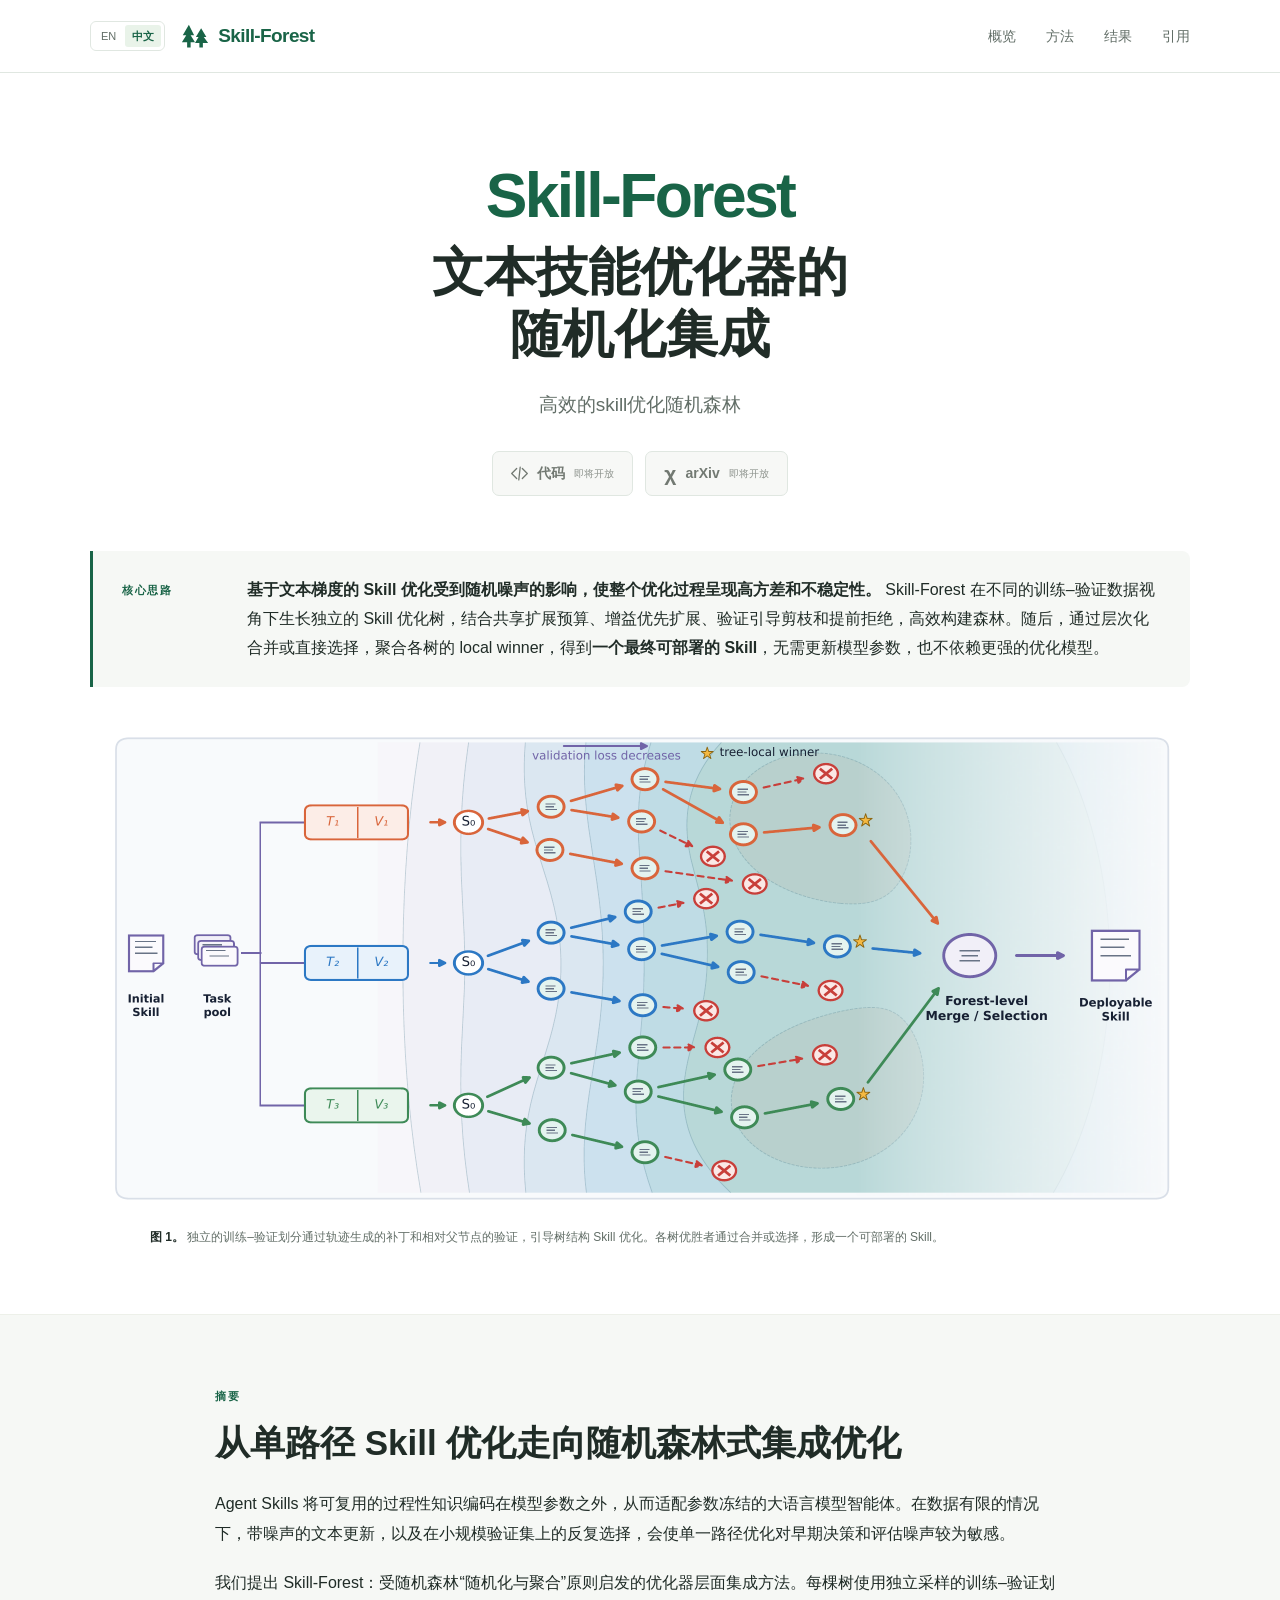
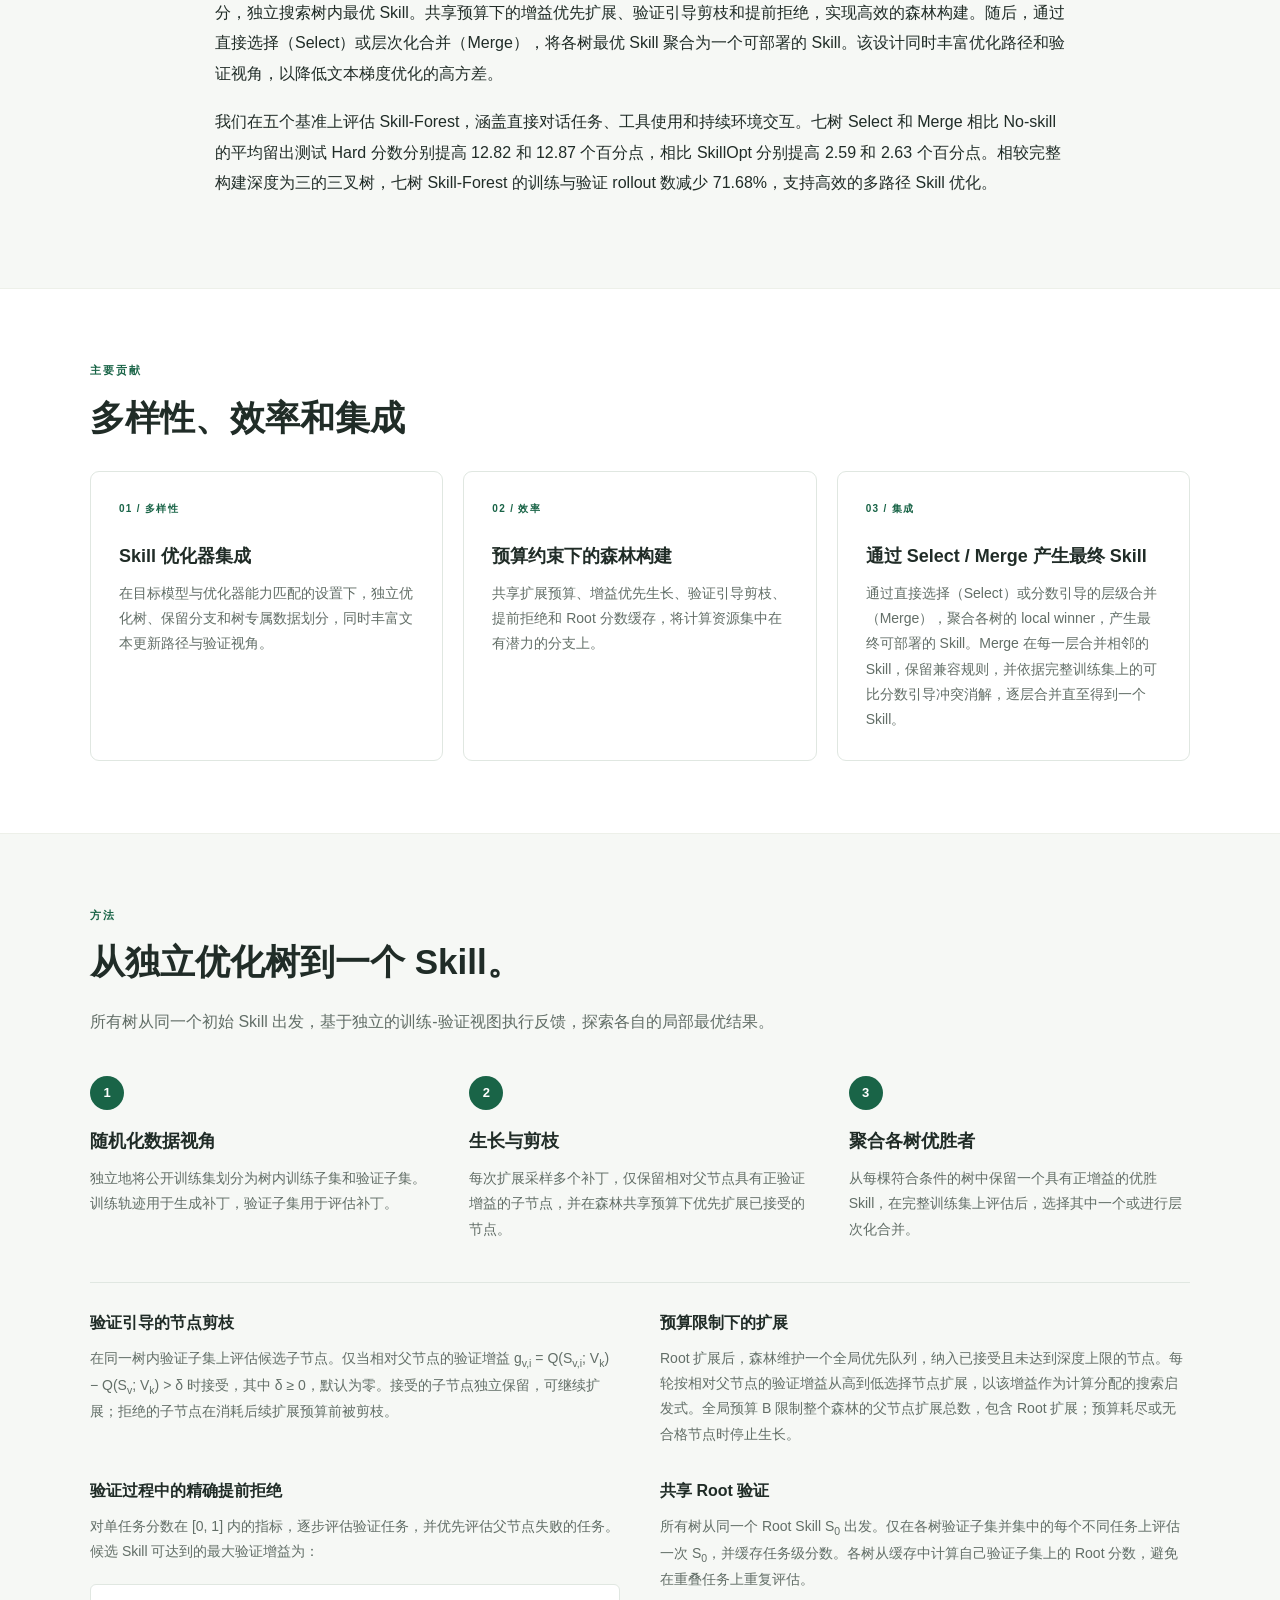
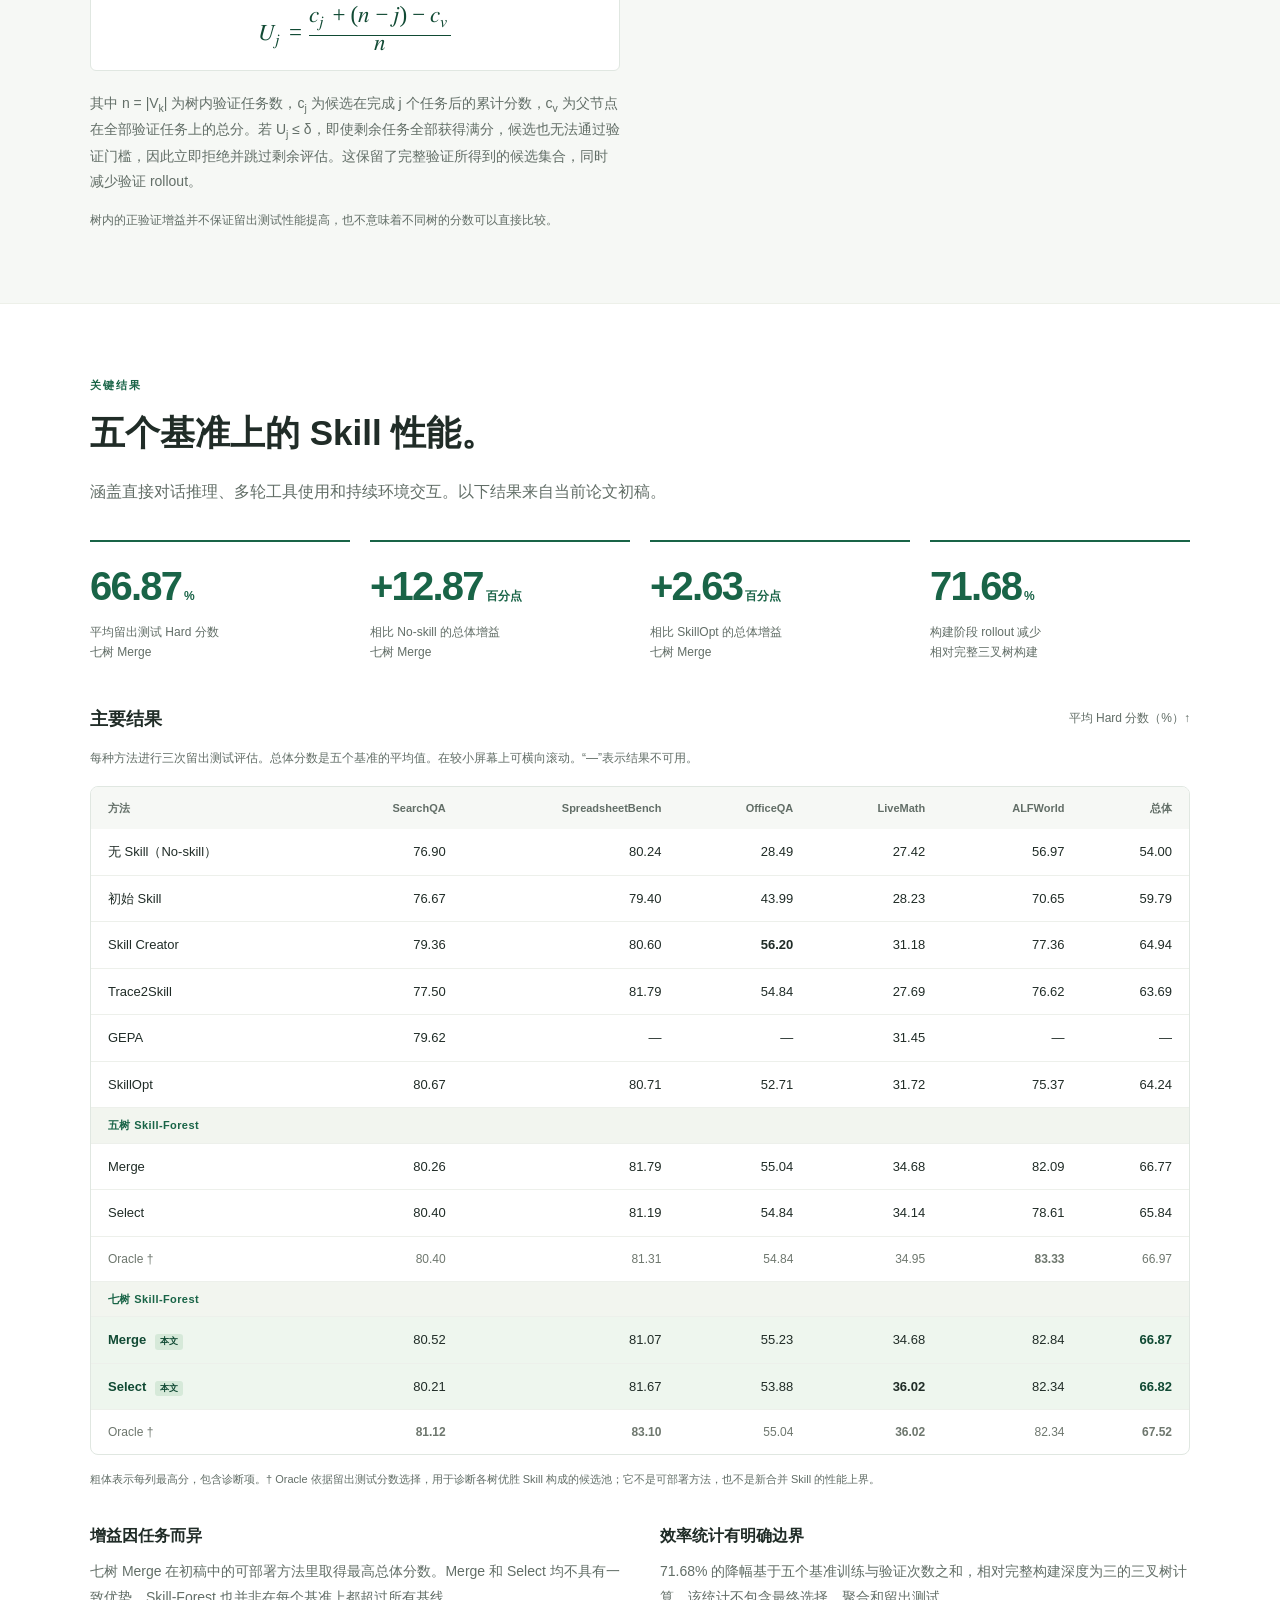
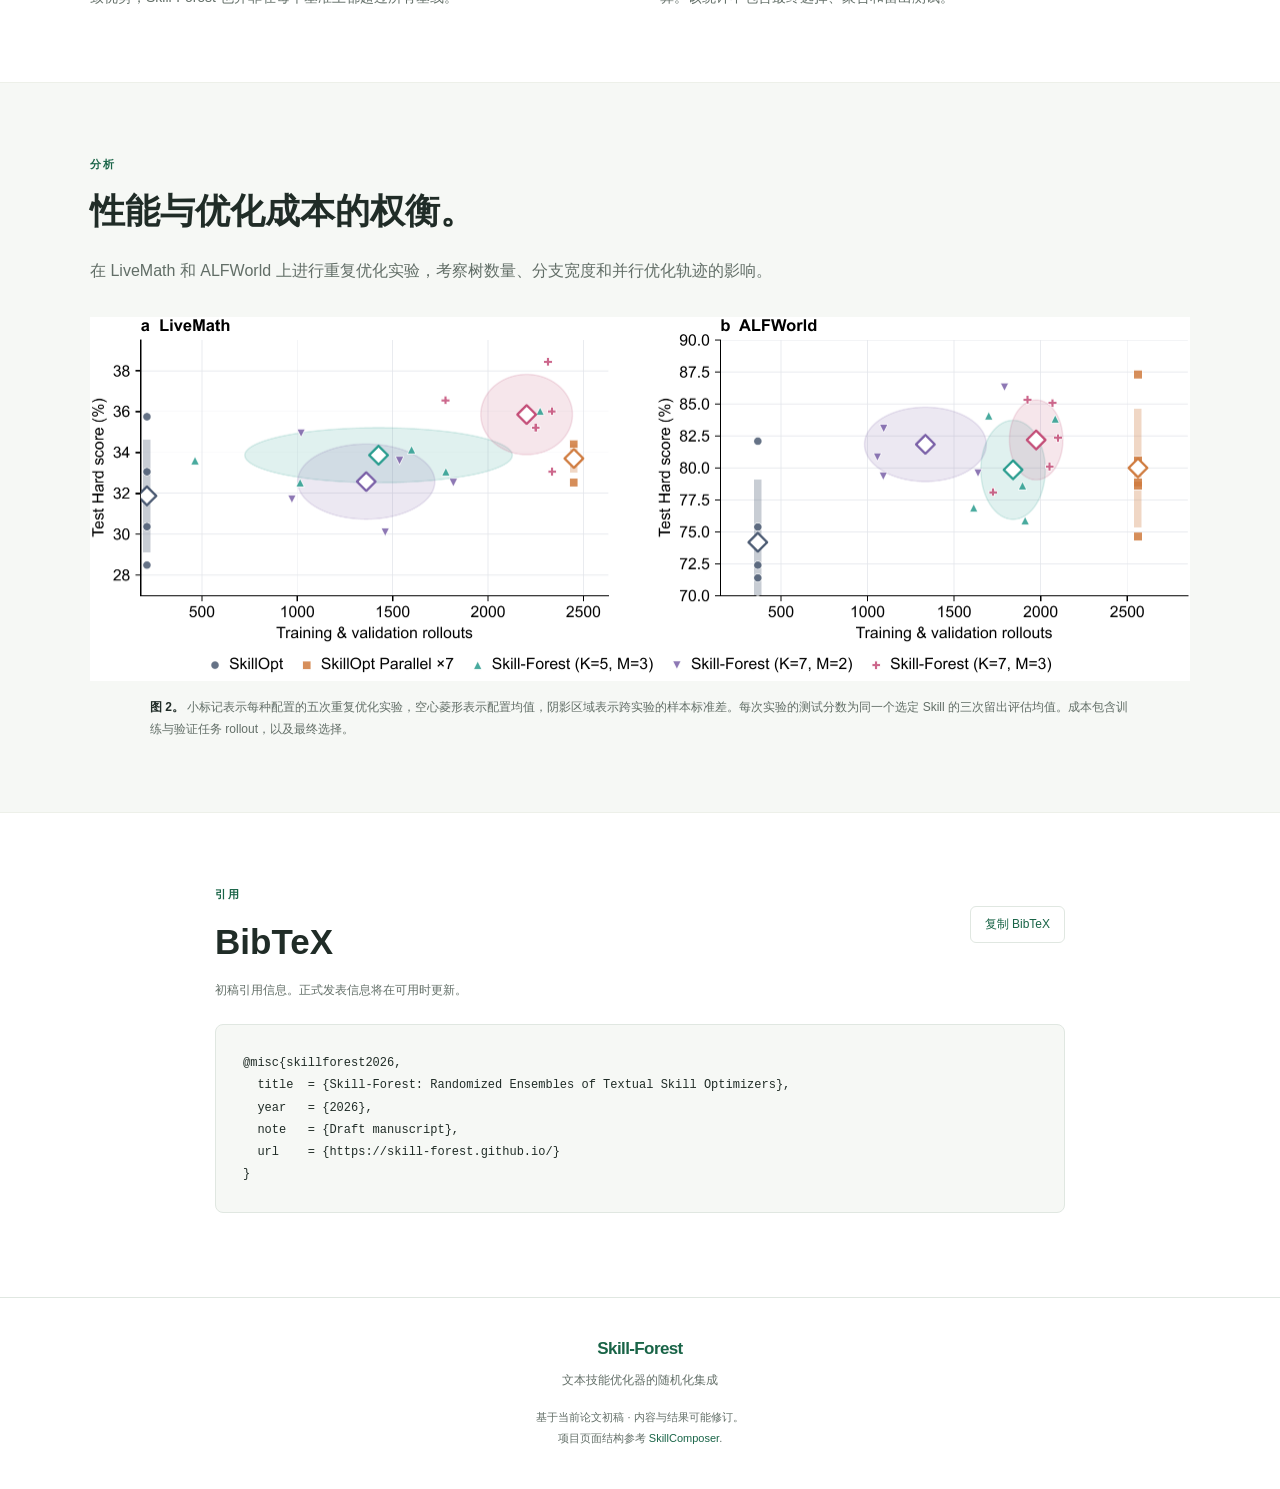
==== website/zh.html @ c1d8018d "Document four efficient forest growth methods and early rejection bound" ====
<!doctype html>
<html lang="zh-CN">
<head>
  <meta charset="utf-8">
  <meta name="viewport" content="width=device-width, initial-scale=1">
  <meta name="description" content="Skill-Forest：文本技能优化器的随机化集成。通过执行反馈，高效优化智能体技能。">
  <meta name="theme-color" content="#196447">
  <meta property="og:title" content="Skill-Forest：文本技能优化器的随机化集成">
  <meta property="og:description" content="高效的skill优化随机森林">
  <meta property="og:type" content="website">
  <meta property="og:url" content="https://skill-forest.github.io/zh.html">
  <meta property="og:image" content="https://skill-forest.github.io/assets/overview.png">
  <link rel="alternate" hreflang="en" href="https://skill-forest.github.io/">
  <link rel="alternate" hreflang="zh-CN" href="https://skill-forest.github.io/zh.html">
  <title>Skill-Forest | 文本技能优化器的随机化集成</title>
  <link rel="icon" href="assets/favicon.svg" type="image/svg+xml">
  <link rel="stylesheet" href="styles.css">
  <script src="script.js" defer></script>
</head>
<body>
<a class="skip-link" href="#main">跳至正文</a>
<header class="site-header">
  <nav class="nav container" aria-label="主导航">
    <div class="nav-left"><nav class="language-switch" aria-label="语言"><a href="index.html" lang="en">EN</a><a href="zh.html" lang="zh-CN" aria-current="page">中文</a></nav><a class="brand" href="#"><svg viewBox="0 0 32 32" aria-hidden="true"><path d="M9 3 2 15h4L1 23h6v6h4v-6h5l-5-8h4L9 3Zm14 4-6 10h3l-4 7h5v5h4v-5h6l-5-7h3L23 7Z" fill="currentColor"/></svg>Skill-Forest</a></div>
    <div class="nav-links"><a href="#overview">概览</a><a href="#method">方法</a><a href="#results">结果</a><a href="#citation">引用</a></div>
  </nav>
</header>
<main id="main">
<section class="hero container">
  <h1><span>Skill-Forest</span><br>文本技能优化器的<br class="desktop-break">随机化集成</h1>
  <p class="hero-description">高效的skill优化随机森林</p>
  <div class="resource-links">
    <a class="button" id="code-link" aria-disabled="true" role="link" tabindex="0"><svg viewBox="0 0 24 24" aria-hidden="true"><path d="m8 5-7 7 7 7m8-14 7 7-7 7m-3-16-2 18"/></svg>代码 <span class="button-tag">即将开放</span></a>
    <a class="button" id="arxiv-link" aria-disabled="true" role="link" tabindex="0"><span class="arxiv-icon" aria-hidden="true">χ</span>arXiv <span class="button-tag">即将开放</span></a>
  </div>
</section>
<section class="container overview" id="overview">
  <div class="tldr"><div class="section-label">核心思路</div><p><strong>基于文本梯度的 Skill 优化受到随机噪声的影响，使整个优化过程呈现高方差和不稳定性。</strong> Skill-Forest 在不同的训练–验证数据视角下生长独立的 Skill 优化树，结合共享扩展预算、增益优先扩展、验证引导剪枝和提前拒绝，高效构建森林。随后，通过层次化合并或直接选择，聚合各树的 local winner，得到<strong>一个最终可部署的 Skill</strong>，无需更新模型参数，也不依赖更强的优化模型。</p></div>
  <figure class="overview-figure"><a href="assets/overview.png" target="_blank" rel="noopener" aria-label="查看完整尺寸的方法概览"><img src="assets/overview.png" width="2200" alt="Skill-Forest 概览：独立训练–验证划分引导分支式 Skill 优化，各树优胜者通过选择或合并形成一个 Skill。"></a><figcaption><span>图 1。</span> 独立的训练–验证划分通过轨迹生成的补丁和相对父节点的验证，引导树结构 Skill 优化。各树优胜者通过合并或选择，形成一个可部署的 Skill。</figcaption></figure>
</section>
<section class="section soft-section" id="abstract"><div class="container reading-width"><div class="section-label">摘要</div><h2>从单路径 Skill 优化走向随机森林式集成优化</h2>
<p>Agent Skills 将可复用的过程性知识编码在模型参数之外，从而适配参数冻结的大语言模型智能体。在数据有限的情况下，带噪声的文本更新，以及在小规模验证集上的反复选择，会使单一路径优化对早期决策和评估噪声较为敏感。</p>
<p>我们提出 Skill-Forest：受随机森林“随机化与聚合”原则启发的优化器层面集成方法。每棵树使用独立采样的训练–验证划分，独立搜索树内最优 Skill。共享预算下的增益优先扩展、验证引导剪枝和提前拒绝，实现高效的森林构建。随后，通过直接选择（Select）或层次化合并（Merge），将各树最优 Skill 聚合为一个可部署的 Skill。该设计同时丰富优化路径和验证视角，以降低文本梯度优化的高方差。</p>
<p>我们在五个基准上评估 Skill-Forest，涵盖直接对话任务、工具使用和持续环境交互。七树 Select 和 Merge 相比 No-skill 的平均留出测试 Hard 分数分别提高 12.82 和 12.87 个百分点，相比 SkillOpt 分别提高 2.59 和 2.63 个百分点。相较完整构建深度为三的三叉树，七树 Skill-Forest 的训练与验证 rollout 数减少 71.68%，支持高效的多路径 Skill 优化。</p>
</div></section>
<section class="section container" id="contributions"><div class="section-label">主要贡献</div><h2>多样性、效率和集成</h2><div class="cards">
<article class="card"><div class="card-number">01 / 多样性</div><h3>Skill 优化器集成</h3><p>在目标模型与优化器能力匹配的设置下，独立优化树、保留分支和树专属数据划分，同时丰富文本更新路径与验证视角。</p></article>
<article class="card"><div class="card-number">02 / 效率</div><h3>预算约束下的森林构建</h3><p>共享扩展预算、增益优先生长、验证引导剪枝、提前拒绝和 Root 分数缓存，将计算资源集中在有潜力的分支上。</p></article>
<article class="card"><div class="card-number">03 / 集成</div><h3>通过 Select / Merge 产生最终 Skill</h3><p>通过直接选择（Select）或分数引导的层级合并（Merge），聚合各树的 local winner，产生最终可部署的 Skill。Merge 在每一层合并相邻的 Skill，保留兼容规则，并依据完整训练集上的可比分数引导冲突消解，逐层合并直至得到一个 Skill。</p></article>
</div></section>
<section class="section soft-section" id="method"><div class="container"><div class="section-label">方法</div><h2>从独立优化树到一个 Skill。</h2><p class="section-intro">所有树从同一个初始 Skill 出发，基于独立的训练-验证视图执行反馈，探索各自的局部最优结果。</p><div class="steps">
<article><span class="step-index">1</span><h3>随机化数据视角</h3><p>独立地将公开训练集划分为树内训练子集和验证子集。训练轨迹用于生成补丁，验证子集用于评估补丁。</p></article>
<article><span class="step-index">2</span><h3>生长与剪枝</h3><p>每次扩展采样多个补丁，仅保留相对父节点具有正验证增益的子节点，并在森林共享预算下优先扩展已接受的节点。</p></article>
<article><span class="step-index">3</span><h3>聚合各树优胜者</h3><p>从每棵符合条件的树中保留一个具有正增益的优胜 Skill，在完整训练集上评估后，选择其中一个或进行层次化合并。</p></article>
</div><div class="method-detail"><article><h3>验证引导的节点剪枝</h3><p>在同一树内验证子集上评估候选子节点。仅当相对父节点的验证增益 g<sub>v,i</sub> = Q(S<sub>v,i</sub>; V<sub>k</sub>) − Q(S<sub>v</sub>; V<sub>k</sub>) &gt; δ 时接受，其中 δ ≥ 0，默认为零。接受的子节点独立保留，可继续扩展；拒绝的子节点在消耗后续扩展预算前被剪枝。</p></article><article><h3>预算限制下的扩展</h3><p>Root 扩展后，森林维护一个全局优先队列，纳入已接受且未达到深度上限的节点。每轮按相对父节点的验证增益从高到低选择节点扩展，以该增益作为计算分配的搜索启发式。全局预算 B 限制整个森林的父节点扩展总数，包含 Root 扩展；预算耗尽或无合格节点时停止生长。</p></article><article><h3>验证过程中的精确提前拒绝</h3><p>对单任务分数在 [0, 1] 内的指标，逐步评估验证任务，并优先评估父节点失败的任务。候选 Skill 可达到的最大验证增益为：</p><div class="equation"><math xmlns="http://www.w3.org/1998/Math/MathML" display="block" aria-label="U sub j equals c sub j plus n minus j minus c sub v, divided by n"><mrow><msub><mi>U</mi><mi>j</mi></msub><mo>=</mo><mfrac><mrow><msub><mi>c</mi><mi>j</mi></msub><mo>+</mo><mo>(</mo><mi>n</mi><mo>−</mo><mi>j</mi><mo>)</mo><mo>−</mo><msub><mi>c</mi><mi>v</mi></msub></mrow><mi>n</mi></mfrac></mrow></math></div><p>其中 n = |V<sub>k</sub>| 为树内验证任务数，c<sub>j</sub> 为候选在完成 j 个任务后的累计分数，c<sub>v</sub> 为父节点在全部验证任务上的总分。若 U<sub>j</sub> ≤ δ，即使剩余任务全部获得满分，候选也无法通过验证门槛，因此立即拒绝并跳过剩余评估。这保留了完整验证所得到的候选集合，同时减少验证 rollout。</p></article><article><h3>共享 Root 验证</h3><p>所有树从同一个 Root Skill S<sub>0</sub> 出发。仅在各树验证子集并集中的每个不同任务上评估一次 S<sub>0</sub>，并缓存任务级分数。各树从缓存中计算自己验证子集上的 Root 分数，避免在重叠任务上重复评估。</p></article></div><p class="small-note">树内的正验证增益并不保证留出测试性能提高，也不意味着不同树的分数可以直接比较。</p></div></section>
<section class="section container" id="results"><div class="section-label">关键结果</div><h2>五个基准上的 Skill 性能。</h2><p class="section-intro">涵盖直接对话推理、多轮工具使用和持续环境交互。以下结果来自当前论文初稿。</p><div class="metrics"><article><strong>66.87<span>%</span></strong><p>平均留出测试 Hard 分数<br>七树 Merge</p></article><article><strong>+12.87<span>百分点</span></strong><p>相比 No-skill 的总体增益<br>七树 Merge</p></article><article><strong>+2.63<span>百分点</span></strong><p>相比 SkillOpt 的总体增益<br>七树 Merge</p></article><article><strong>71.68<span>%</span></strong><p>构建阶段 rollout 减少<br>相对完整三叉树构建</p></article></div>
<div class="table-heading"><h3>主要结果</h3><span>平均 Hard 分数（%）↑</span></div><p class="small-note" id="table-description">每种方法进行三次留出测试评估。总体分数是五个基准的平均值。在较小屏幕上可横向滚动。“—”表示结果不可用。</p><div class="table-scroll" tabindex="0" role="region" aria-label="主要结果表，可横向滚动" aria-describedby="table-description"><table><caption class="sr-only">当前 Skill-Forest 初稿在五个留出测试基准上的主要结果</caption><thead><tr><th scope="col">方法</th><th scope="col">SearchQA</th><th scope="col">SpreadsheetBench</th><th scope="col">OfficeQA</th><th scope="col">LiveMath</th><th scope="col">ALFWorld</th><th scope="col">总体</th></tr></thead><tbody>
<tr><th scope="row">无 Skill（No-skill）</th><td>76.90</td><td>80.24</td><td>28.49</td><td>27.42</td><td>56.97</td><td>54.00</td></tr>
<tr><th scope="row">初始 Skill</th><td>76.67</td><td>79.40</td><td>43.99</td><td>28.23</td><td>70.65</td><td>59.79</td></tr>
<tr><th scope="row">Skill Creator</th><td>79.36</td><td>80.60</td><td><strong>56.20</strong></td><td>31.18</td><td>77.36</td><td>64.94</td></tr>
<tr><th scope="row">Trace2Skill</th><td>77.50</td><td>81.79</td><td>54.84</td><td>27.69</td><td>76.62</td><td>63.69</td></tr>
<tr><th scope="row">GEPA</th><td>79.62</td><td>—</td><td>—</td><td>31.45</td><td>—</td><td>—</td></tr>
<tr><th scope="row">SkillOpt</th><td>80.67</td><td>80.71</td><td>52.71</td><td>31.72</td><td>75.37</td><td>64.24</td></tr>
<tr class="group-row"><th colspan="7" scope="colgroup">五树 Skill-Forest</th></tr>
<tr><th scope="row">Merge</th><td>80.26</td><td>81.79</td><td>55.04</td><td>34.68</td><td>82.09</td><td>66.77</td></tr>
<tr><th scope="row">Select</th><td>80.40</td><td>81.19</td><td>54.84</td><td>34.14</td><td>78.61</td><td>65.84</td></tr>
<tr class="oracle"><th scope="row">Oracle †</th><td>80.40</td><td>81.31</td><td>54.84</td><td>34.95</td><td><strong>83.33</strong></td><td>66.97</td></tr>
<tr class="group-row"><th colspan="7" scope="colgroup">七树 Skill-Forest</th></tr>
<tr class="highlight"><th scope="row">Merge <span class="row-tag">本文</span></th><td>80.52</td><td>81.07</td><td>55.23</td><td>34.68</td><td>82.84</td><td>66.87</td></tr>
<tr class="highlight"><th scope="row">Select <span class="row-tag">本文</span></th><td>80.21</td><td>81.67</td><td>53.88</td><td><strong>36.02</strong></td><td>82.34</td><td>66.82</td></tr>
<tr class="oracle"><th scope="row">Oracle †</th><td><strong>81.12</strong></td><td><strong>83.10</strong></td><td>55.04</td><td><strong>36.02</strong></td><td>82.34</td><td><strong>67.52</strong></td></tr>
</tbody></table></div><p class="table-note">粗体表示每列最高分，包含诊断项。† Oracle 依据留出测试分数选择，用于诊断各树优胜 Skill 构成的候选池；它不是可部署方法，也不是新合并 Skill 的性能上界。</p>
<div class="result-notes"><article><h3>增益因任务而异</h3><p>七树 Merge 在初稿中的可部署方法里取得最高总体分数。Merge 和 Select 均不具有一致优势，Skill-Forest 也并非在每个基准上都超过所有基线。</p></article><article><h3>效率统计有明确边界</h3><p>71.68% 的降幅基于五个基准训练与验证次数之和，相对完整构建深度为三的三叉树计算。该统计不包含最终选择、聚合和留出测试。</p></article></div>
</section>
<section class="section soft-section" id="analysis"><div class="container"><div class="section-label">分析</div><h2>性能与优化成本的权衡。</h2><p class="section-intro">在 LiveMath 和 ALFWorld 上进行重复优化实验，考察树数量、分支宽度和并行优化轨迹的影响。</p><figure><a href="assets/search-cost.png" target="_blank" rel="noopener" aria-label="查看完整尺寸的性能与成本分析"><img src="assets/search-cost.png" width="2200" loading="lazy" alt="LiveMath 和 ALFWorld 上不同 Skill-Forest 与 SkillOpt 配置的性能与优化 rollout 成本。"></a><figcaption><span>图 2。</span> 小标记表示每种配置的五次重复优化实验，空心菱形表示配置均值，阴影区域表示跨实验的样本标准差。每次实验的测试分数为同一个选定 Skill 的三次留出评估均值。成本包含训练与验证任务 rollout，以及最终选择。</figcaption></figure></div></section>
<section class="section container reading-width" id="citation"><div class="citation-heading"><div><div class="section-label">引用</div><h2>BibTeX</h2></div><button class="copy-button" type="button" id="copy-citation">复制 BibTeX</button></div><p class="small-note">初稿引用信息。正式发表信息将在可用时更新。</p><pre><code id="bibtex">@misc{skillforest2026,
  title  = {Skill-Forest: Randomized Ensembles of Textual Skill Optimizers},
  year   = {2026},
  note   = {Draft manuscript},
  url    = {https://skill-forest.github.io/}
}</code></pre><p class="sr-only" id="copy-status" role="status" aria-live="polite"></p></section>
</main>
<footer><div class="container"><a class="brand" href="#">Skill-Forest</a><p>文本技能优化器的随机化集成</p><p class="footer-note">基于当前论文初稿 · 内容与结果可能修订。<br>项目页面结构参考 <a href="https://skill-composer.github.io/" target="_blank" rel="noopener">SkillComposer</a>.</p></div></footer>
</body>
</html>
---- website/styles.css ----
:root{--green:#196447;--green-dark:#114a34;--ink:#202c27;--muted:#626e67;--line:#e0e7e1;--soft:#f6f8f5;--accent:#e9f3e9;--width:1100px}*{box-sizing:border-box}html{scroll-behavior:smooth;scroll-padding-top:90px}body{margin:0;color:var(--ink);background:#fff;font-family:Inter,-apple-system,BlinkMacSystemFont,"Segoe UI",Arial,sans-serif;font-size:16px;line-height:1.75}a{color:var(--green);text-decoration:none}a:hover{text-decoration:underline}button{font:inherit}svg{display:block}img{display:block;max-width:100%;height:auto}.container{width:min(var(--width),calc(100% - 64px));margin-inline:auto}.reading-width{max-width:850px}.site-header{position:sticky;top:0;z-index:10;background:rgba(255,255,255,.96);border-bottom:1px solid var(--line);backdrop-filter:blur(12px)}.nav{display:flex;justify-content:space-between;align-items:center;height:72px}.brand{display:inline-flex;align-items:center;gap:9px;color:var(--green);font-size:19px;font-weight:750;letter-spacing:-.6px}.brand svg{width:28px;height:28px}.nav-links{display:flex;gap:30px}.nav-links a{font-size:14px;color:var(--muted);font-weight:550}.nav-links a:hover,.nav-links a[aria-current]{color:var(--green)}.hero{text-align:center;padding:64px 0 55px;position:relative}.eyebrow{display:flex;justify-content:center;align-items:center;gap:9px;font-size:12px;font-weight:650;letter-spacing:.7px;text-transform:uppercase;color:var(--green)}.status-dot{width:7px;height:7px;border-radius:50%;background:var(--green)}.badge{font-size:10px;background:var(--accent);padding:3px 9px;border-radius:20px;margin-left:8px;letter-spacing:.4px}h1{font-size:clamp(32px,4.3vw,52px);line-height:1.2;font-weight:720;letter-spacing:-1.9px;margin:22px 0}h1>span{color:var(--green);font-size:1.2em;display:inline-block;margin-bottom:7px;letter-spacing:-2.6px}.hero-description{font-size:19px;color:var(--muted);margin:21px 0 30px}.authors{font-size:16px;line-height:2.05}.authors span{display:inline-block;margin-left:15px}sup{font-size:10px;vertical-align:super;margin-left:2px;color:var(--green)}.affiliations{font-size:12px;color:var(--muted);margin:13px 0 0;line-height:1.9}.affiliations span{display:inline-block;margin:0 8px}.author-note{font-size:11px;color:var(--muted);margin:12px 0 24px}.resource-links{display:flex;justify-content:center;flex-wrap:wrap;gap:12px}.button{display:inline-flex;align-items:center;justify-content:center;gap:9px;padding:11px 18px;border:1px solid var(--line);border-radius:7px;background:white;color:var(--ink);font-size:14px;font-weight:600;line-height:1.5;transition:background .2s,transform .2s}.button:hover{text-decoration:none;transform:translateY(-2px)}.button svg{width:17px;height:17px;fill:none;stroke:currentColor;stroke-width:1.8;stroke-linecap:round;stroke-linejoin:round}.button.primary{background:var(--green);color:#fff;border-color:var(--green)}.button.primary:hover{background:var(--green-dark)}.button-tag{font-size:10px;opacity:.8;font-weight:450}.button[aria-disabled="true"]{color:#727972;background:#f7f8f6;cursor:default}.button[aria-disabled="true"]:hover{transform:none}.arxiv-icon{font-size:21px;line-height:1}.mobile-break{display:none}.overview{padding-bottom:65px}.tldr{display:grid;grid-template-columns:105px 1fr;gap:20px;background:var(--soft);border-left:3px solid var(--green);border-radius:0 8px 8px 0;padding:25px 29px;margin-bottom:34px}.tldr p{margin:0;font-size:16px;line-height:1.8}.section-label{font-size:11px;font-weight:750;letter-spacing:2px;color:var(--green);margin-bottom:15px}.tldr .section-label{padding-top:5px;letter-spacing:1.5px}figure{margin:28px 0 0}figure a{display:block}figcaption{font-size:12px;color:var(--muted);line-height:1.8;margin:16px auto 0;max-width:980px}figcaption span{font-weight:700;color:var(--ink)}.section{padding-top:72px;padding-bottom:72px}.soft-section{background:var(--soft);border-block:1px solid #edf0e9}h2{font-size:clamp(27px,3vw,35px);font-weight:650;letter-spacing:-1.1px;line-height:1.25;margin:0 0 24px}h3{font-size:18px;line-height:1.45;letter-spacing:-.3px;margin:0 0 12px;font-weight:650}p{margin:0 0 18px}.section-intro{color:var(--muted);max-width:760px;margin-bottom:32px}.reading-width p{line-height:1.9}.cards{display:grid;grid-template-columns:repeat(3,1fr);gap:20px;margin-top:32px}.card{border:1px solid var(--line);padding:28px;border-radius:9px}.card-number{font-size:10px;font-weight:700;color:var(--green);letter-spacing:1.3px;margin-bottom:25px}.card p,.steps p,.method-detail p,.result-notes p{font-size:14px;color:var(--muted);line-height:1.8;margin-bottom:0}.steps{display:grid;grid-template-columns:repeat(3,1fr);gap:38px;margin:40px 0}.step-index{display:flex;width:34px;height:34px;align-items:center;justify-content:center;background:var(--green);color:white;border-radius:50%;font-size:13px;font-weight:700;margin-bottom:18px}.method-detail{display:grid;grid-template-columns:1fr 1fr;gap:40px;border-top:1px solid var(--line);padding-top:28px}.method-detail h3{font-size:16px}.config-strip{display:grid;grid-template-columns:repeat(5,1fr);border:1px solid var(--line);border-radius:7px;background:white;margin-top:30px;padding:20px 10px}.config-strip span{font-size:11px;text-align:center;color:var(--muted);border-right:1px solid var(--line)}.config-strip span:last-child{border:0}.config-strip strong{display:block;font-size:14px;color:var(--green);margin-bottom:4px}.small-note{font-size:12px;color:var(--muted);margin:16px 0 0}.metrics{display:grid;grid-template-columns:repeat(4,1fr);gap:20px;margin:34px 0 44px}.metrics article{border-top:2px solid var(--green);padding-top:20px}.metrics strong{font-size:40px;letter-spacing:-1.8px;color:var(--green);font-weight:650;line-height:1.2}.metrics strong span{font-size:16px;letter-spacing:0;margin-left:3px}.metrics p{font-size:12px;color:var(--muted);line-height:1.6;margin-top:13px;margin-bottom:0}.table-heading{display:flex;justify-content:space-between;align-items:center}.table-heading h3{margin:0}.table-heading>span{font-size:12px;color:var(--muted)}.table-scroll{overflow-x:auto;border:1px solid var(--line);border-radius:8px;margin-top:17px}table{width:100%;border-collapse:collapse;white-space:nowrap;text-align:right;font-size:13px;line-height:1.5}th,td{padding:13px 17px;border-bottom:1px solid #edf0eb}thead{background:var(--soft);font-size:11px;color:var(--muted)}thead th{font-weight:650}th:first-child{text-align:left}tbody th{font-weight:500}tr:last-child th,tr:last-child td{border-bottom:0}.group-row th{background:#f2f5ef;color:var(--green);font-size:11px;font-weight:700;padding-block:9px;letter-spacing:.4px}.highlight{background:#eef6ee}.highlight th,.highlight td:last-child{font-weight:700;color:var(--green-dark)}.oracle{color:#6e776e;font-size:12px}.row-tag{display:inline-block;font-size:9px;padding:1px 5px;background:#d6e9d9;border-radius:3px;margin-left:5px}.table-note{font-size:11px;line-height:1.8;color:var(--muted);margin-top:15px}.result-notes{display:grid;grid-template-columns:1fr 1fr;gap:40px;margin-top:34px}.result-notes h3{font-size:16px}.citation-heading{display:flex;align-items:center;justify-content:space-between}.citation-heading h2{margin:0}.copy-button{border:1px solid var(--line);background:white;border-radius:6px;padding:7px 14px;font-size:12px;cursor:pointer;color:var(--green)}.copy-button:hover{background:var(--accent)}pre{padding:27px;background:var(--soft);border:1px solid var(--line);border-radius:8px;font-size:12px;line-height:1.85;overflow-x:auto;margin-top:22px}code{font-family:ui-monospace,SFMono-Regular,Consolas,monospace}footer{border-top:1px solid var(--line);padding:36px 0 40px;text-align:center}footer .brand{font-size:17px}footer p{font-size:12px;color:var(--muted);margin:6px 0 16px}.footer-note{font-size:11px;line-height:1.9;margin-bottom:0}.skip-link{position:fixed;top:-100px;left:20px;background:var(--green);color:white;z-index:100;padding:10px}.skip-link:focus{top:8px}.sr-only{position:absolute;width:1px;height:1px;padding:0;margin:-1px;overflow:hidden;clip:rect(0,0,0,0);white-space:nowrap;border:0}:focus-visible{outline:3px solid #65a981;outline-offset:4px}@media(max-width:900px){.container{width:calc(100% - 44px)}.cards{gap:14px}.card{padding:22px}.steps{gap:24px}.metrics strong{font-size:34px}.config-strip strong{font-size:12px}}@media(max-width:640px){html{scroll-padding-top:74px}.container{width:calc(100% - 36px)}.nav{height:62px}.brand{font-size:17px}.brand svg{width:24px}.nav-links{gap:15px}.nav-links a{font-size:11px}.nav-links a:first-child{display:none}.hero{padding-top:39px;padding-bottom:36px}.eyebrow{font-size:10px;letter-spacing:.5px}.badge{font-size:9px;margin-left:0}h1{font-size:31px;letter-spacing:-1px;line-height:1.22}h1>span{letter-spacing:-1.6px}.desktop-break{display:none}.mobile-break{display:block}.hero-description{font-size:16px;line-height:1.7;margin-bottom:22px}.authors{font-size:13px;line-height:2.2}.authors span{margin-left:8px}.affiliations{font-size:10px}.affiliations span{margin:0 3px}.author-note{font-size:10px}.resource-links{gap:8px}.button{padding:10px 12px;font-size:12px;gap:6px}.button-tag{font-size:9px}.tldr{display:block;padding:21px}.tldr .section-label{padding-top:0;margin-bottom:8px}.tldr p{font-size:14px}.overview{padding-bottom:40px}figcaption{font-size:11px}.section{padding-block:44px}h2{font-size:27px}.reading-width p{font-size:14px}.section-intro{font-size:14px}.cards,.steps,.method-detail,.result-notes{grid-template-columns:1fr;gap:22px}.card-number{margin-bottom:15px}.steps{margin:28px 0}.steps article{position:relative;padding-left:49px}.step-index{position:absolute;left:0;top:2px}.steps h3{font-size:17px}.method-detail{gap:24px}.config-strip{grid-template-columns:repeat(2,1fr);padding:7px}.config-strip span{padding:10px;border:0}.config-strip span:last-child{grid-column:1/-1}.metrics{grid-template-columns:repeat(2,1fr);gap:25px 20px;margin:25px 0 32px}.metrics strong{font-size:36px}.table-heading>span{font-size:10px}th,td{padding:11px 14px}.citation-heading{align-items:end}pre{padding:19px;font-size:11px}footer{padding-block:28px}}@media(prefers-reduced-motion:reduce){html{scroll-behavior:auto}.button{transition:none}}
/* Language navigation stays beside the project identity at the top left. */
.nav-left{display:flex;align-items:center;gap:16px}.language-switch{display:flex;gap:2px;padding:3px;border:1px solid var(--line);border-radius:6px;line-height:1.5}.language-switch a{padding:3px 7px;font-size:11px;color:var(--muted);border-radius:3px}.language-switch a[aria-current="page"]{background:var(--accent);color:var(--green);font-weight:700}.language-switch a:hover{text-decoration:none;background:var(--soft)}html[lang="zh-CN"] body{font-family:-apple-system,BlinkMacSystemFont,"Segoe UI","PingFang SC","Microsoft YaHei",sans-serif}html[lang="zh-CN"] h1,html[lang="zh-CN"] h2,html[lang="zh-CN"] h3{letter-spacing:0}html[lang="zh-CN"] .metrics strong span{font-size:12px}@media(max-width:640px){.nav-left{gap:9px}.nav-left .brand{font-size:14px;gap:5px}.nav-left .brand svg{width:20px}.language-switch a{padding:3px 5px;font-size:10px}.nav-links{gap:12px}}@media(max-width:360px){.nav-left .brand svg{display:none}.nav-links{gap:8px}}
.method-detail{row-gap:32px}.method-detail .equation{margin:20px 0;padding:20px 12px;background:#fff;border:1px solid var(--line);border-radius:6px;font-size:23px;color:var(--green-dark)}.method-detail sub{font-size:.75em}.method-detail math{font-family:"Cambria Math",STIX Two Math,serif}
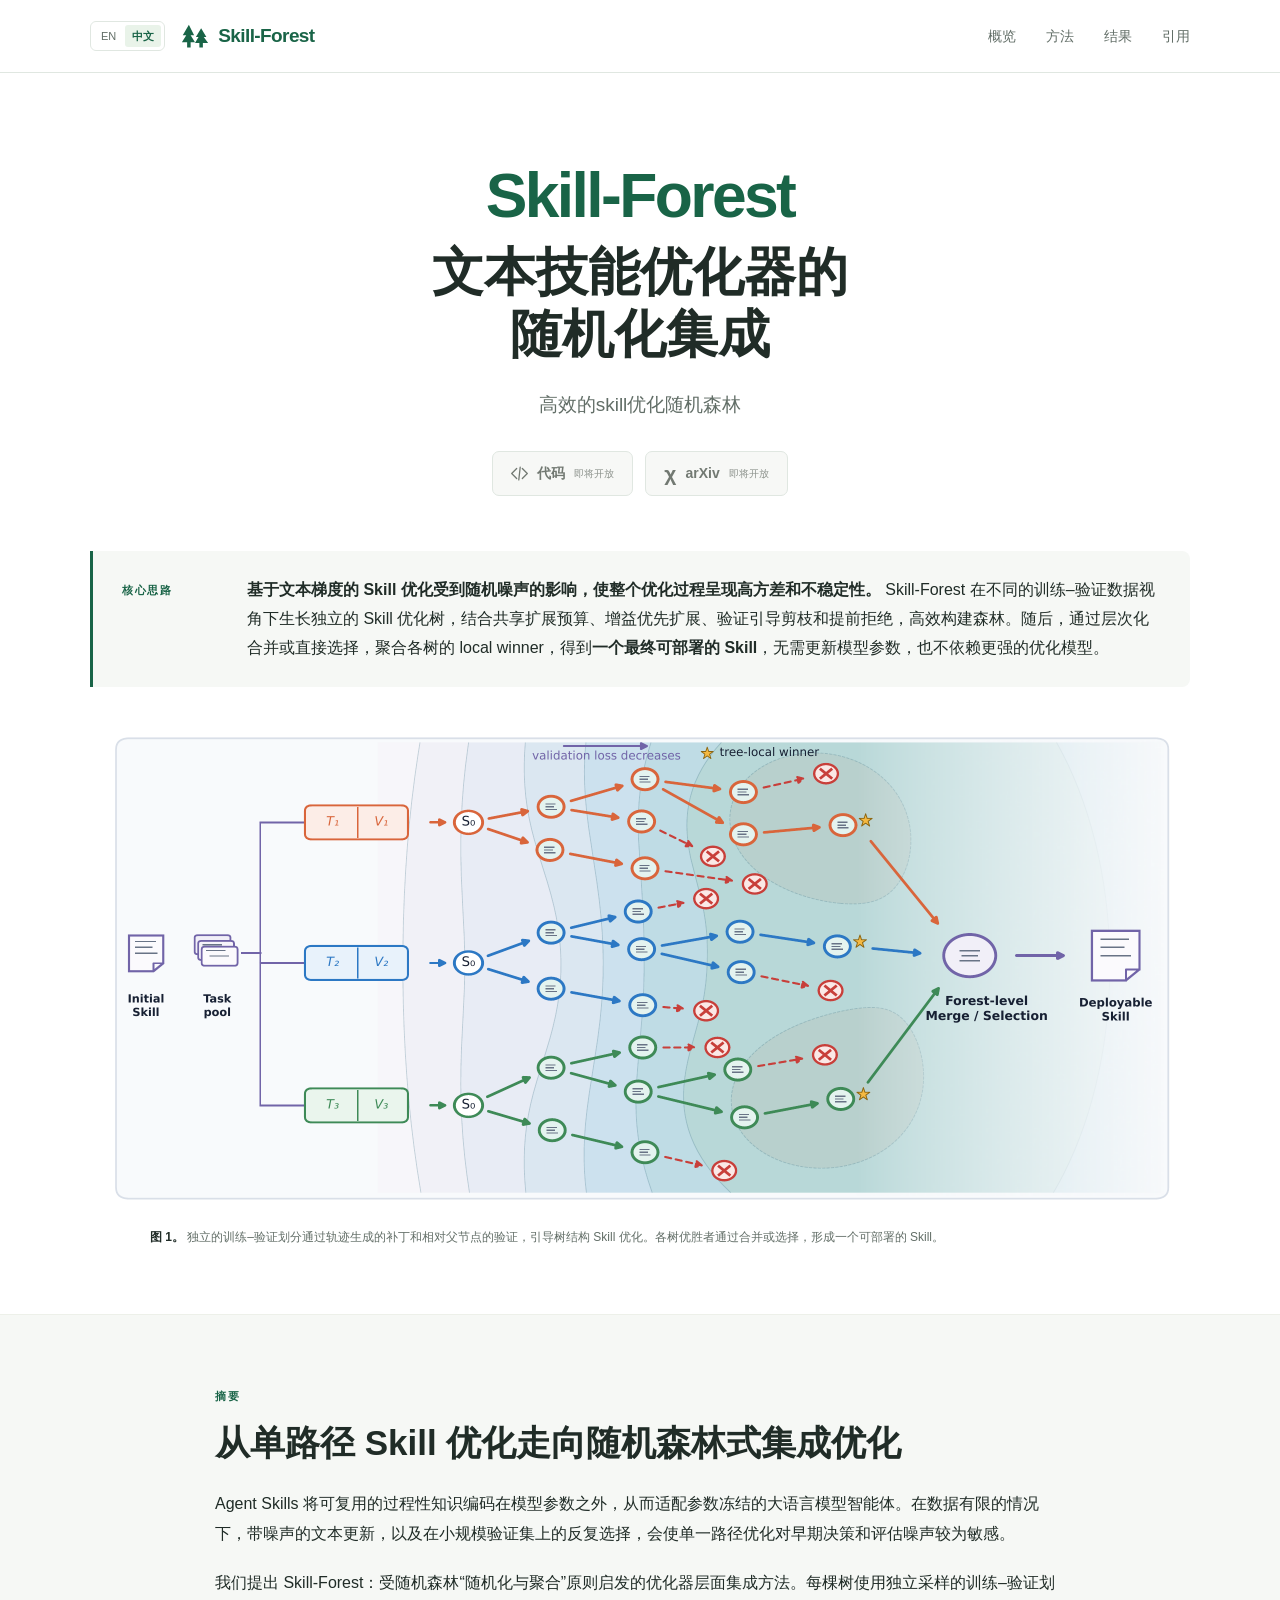
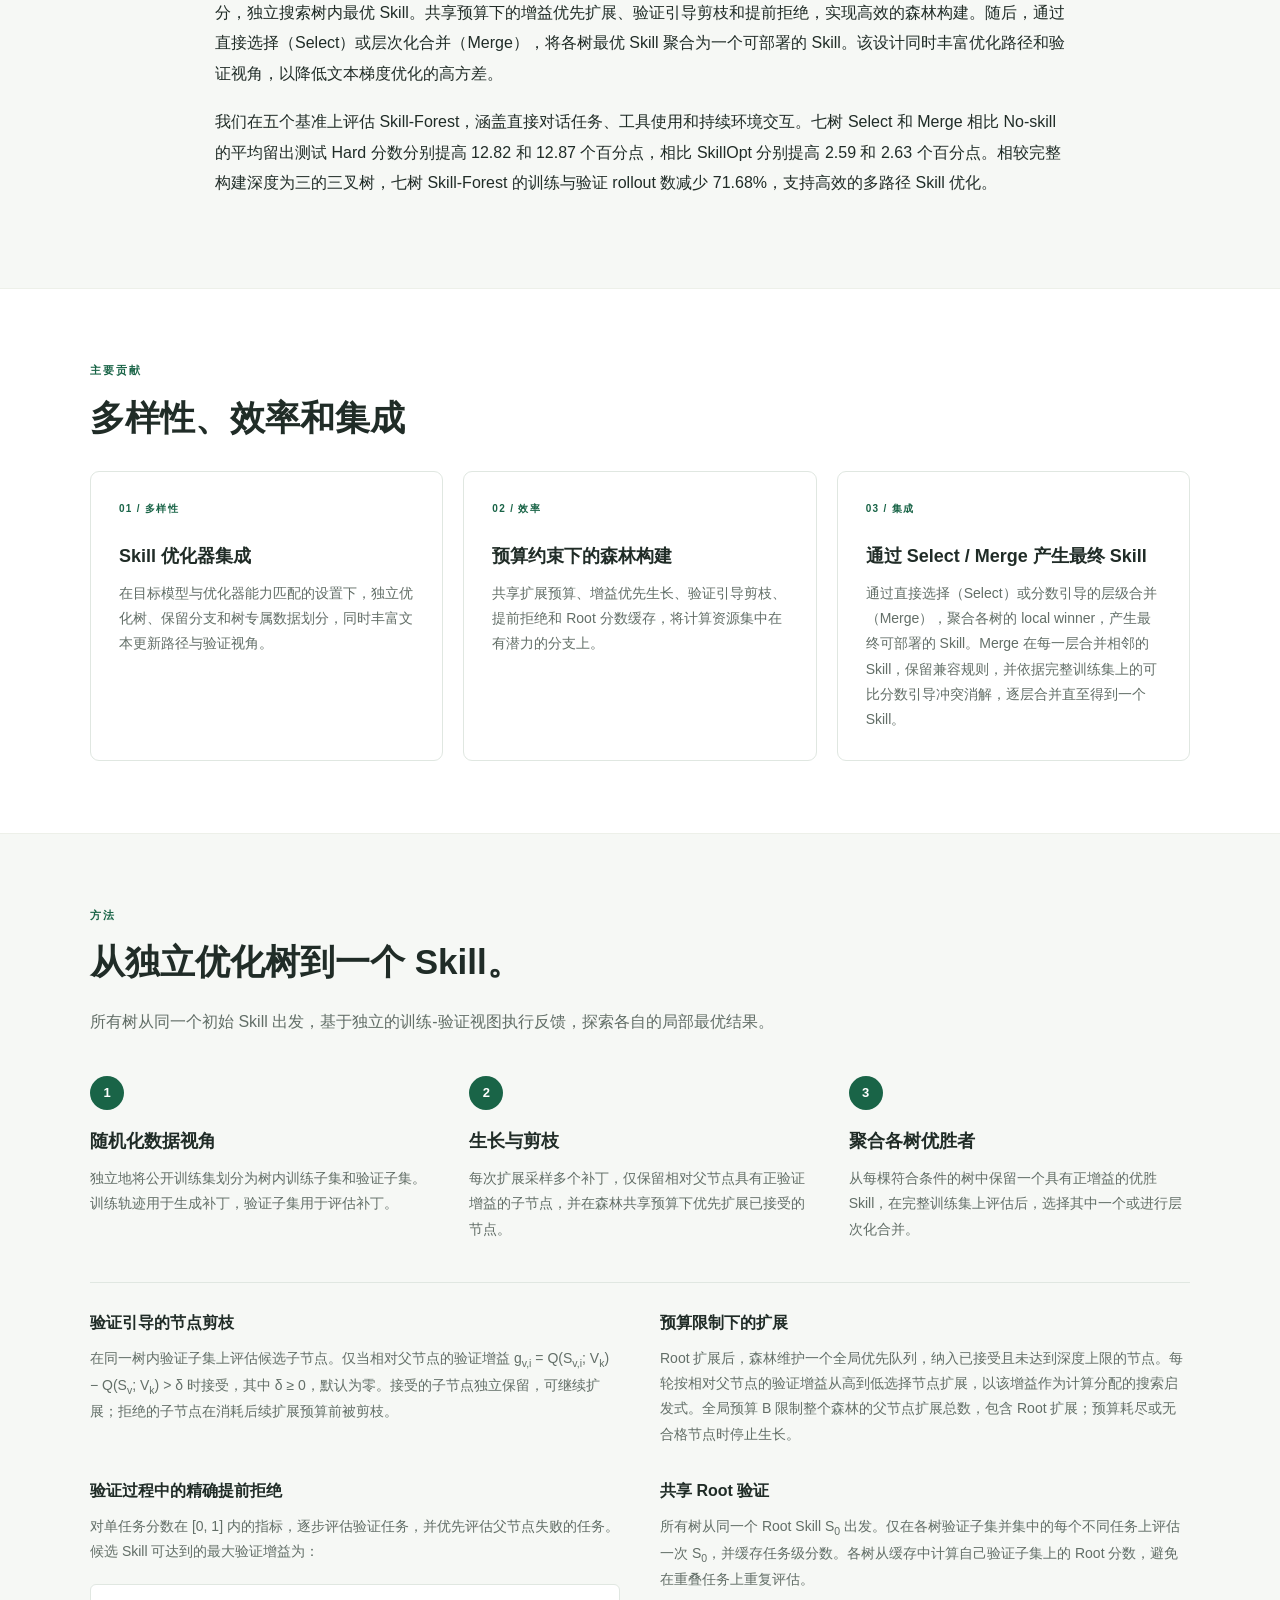
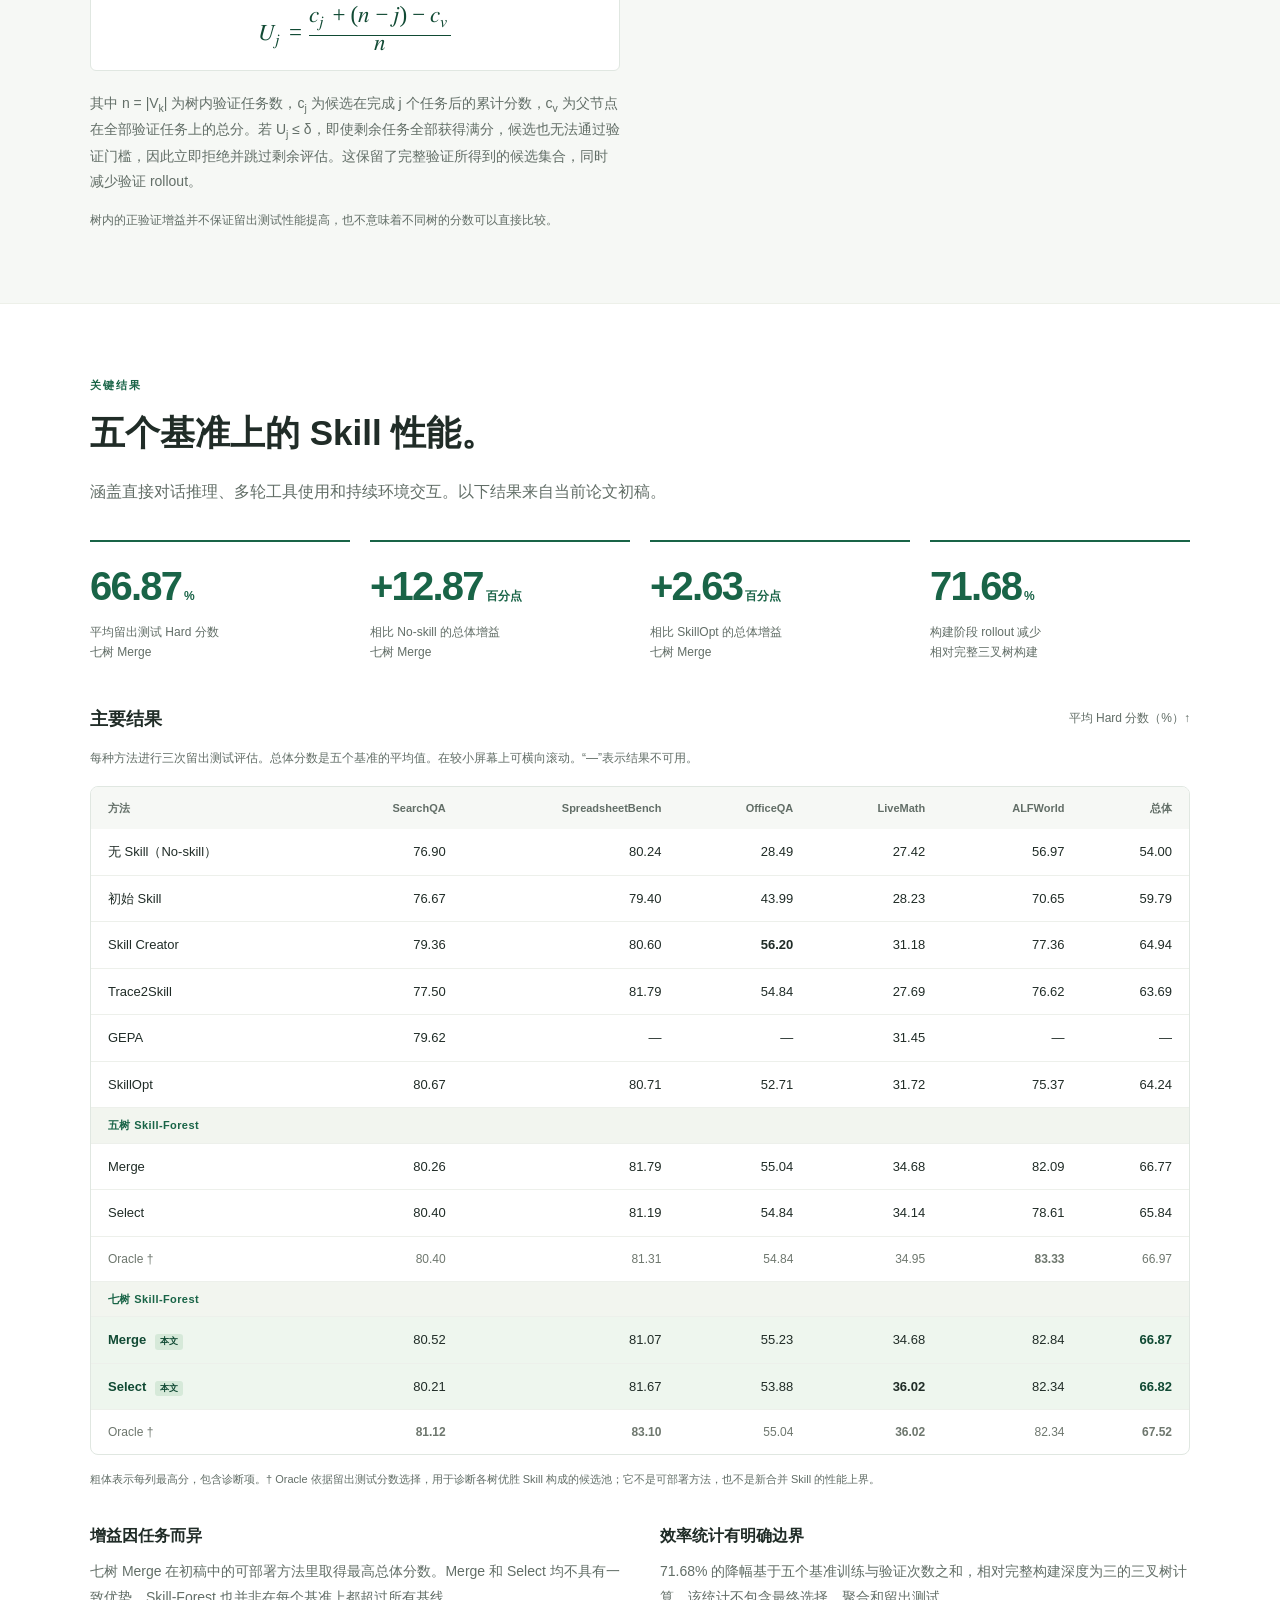
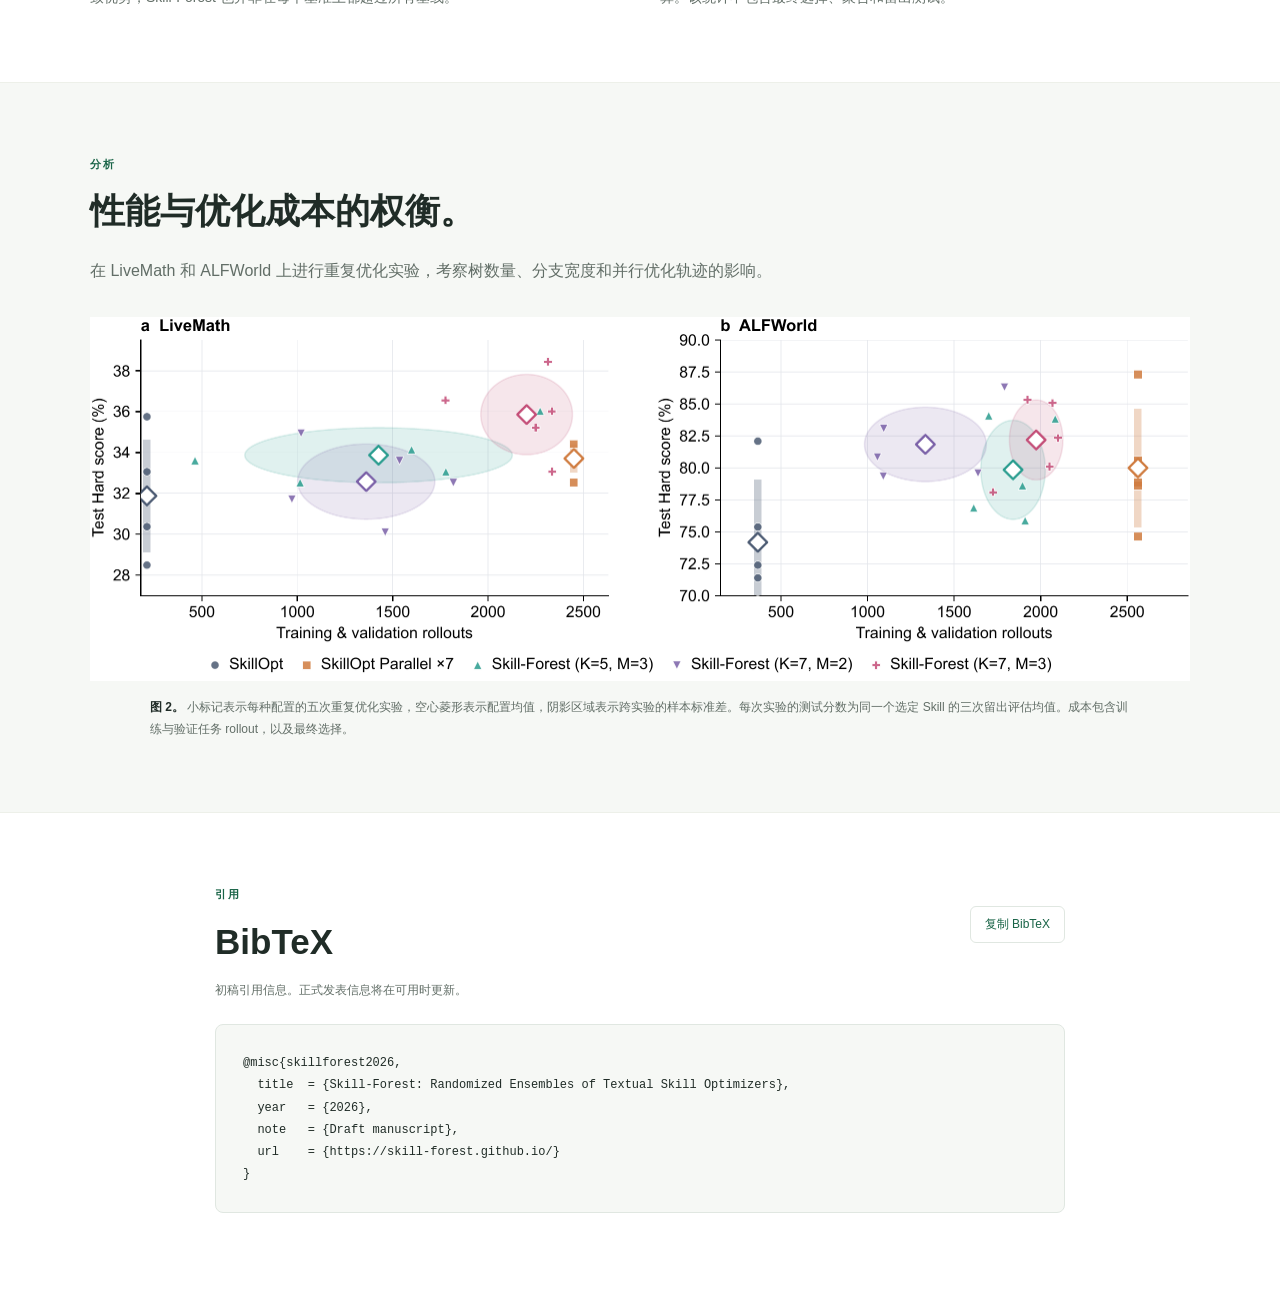
==== commit 111ed0d6: "Remove project page footer in both languages" ====
--- a/website/zh.html
+++ b/website/zh.html
@@ -80,6 +80,5 @@
   url    = {https://skill-forest.github.io/}
 }</code></pre><p class="sr-only" id="copy-status" role="status" aria-live="polite"></p></section>
 </main>
-<footer><div class="container"><a class="brand" href="#">Skill-Forest</a><p>文本技能优化器的随机化集成</p><p class="footer-note">基于当前论文初稿 · 内容与结果可能修订。<br>项目页面结构参考 <a href="https://skill-composer.github.io/" target="_blank" rel="noopener">SkillComposer</a>.</p></div></footer>
 </body>
 </html>
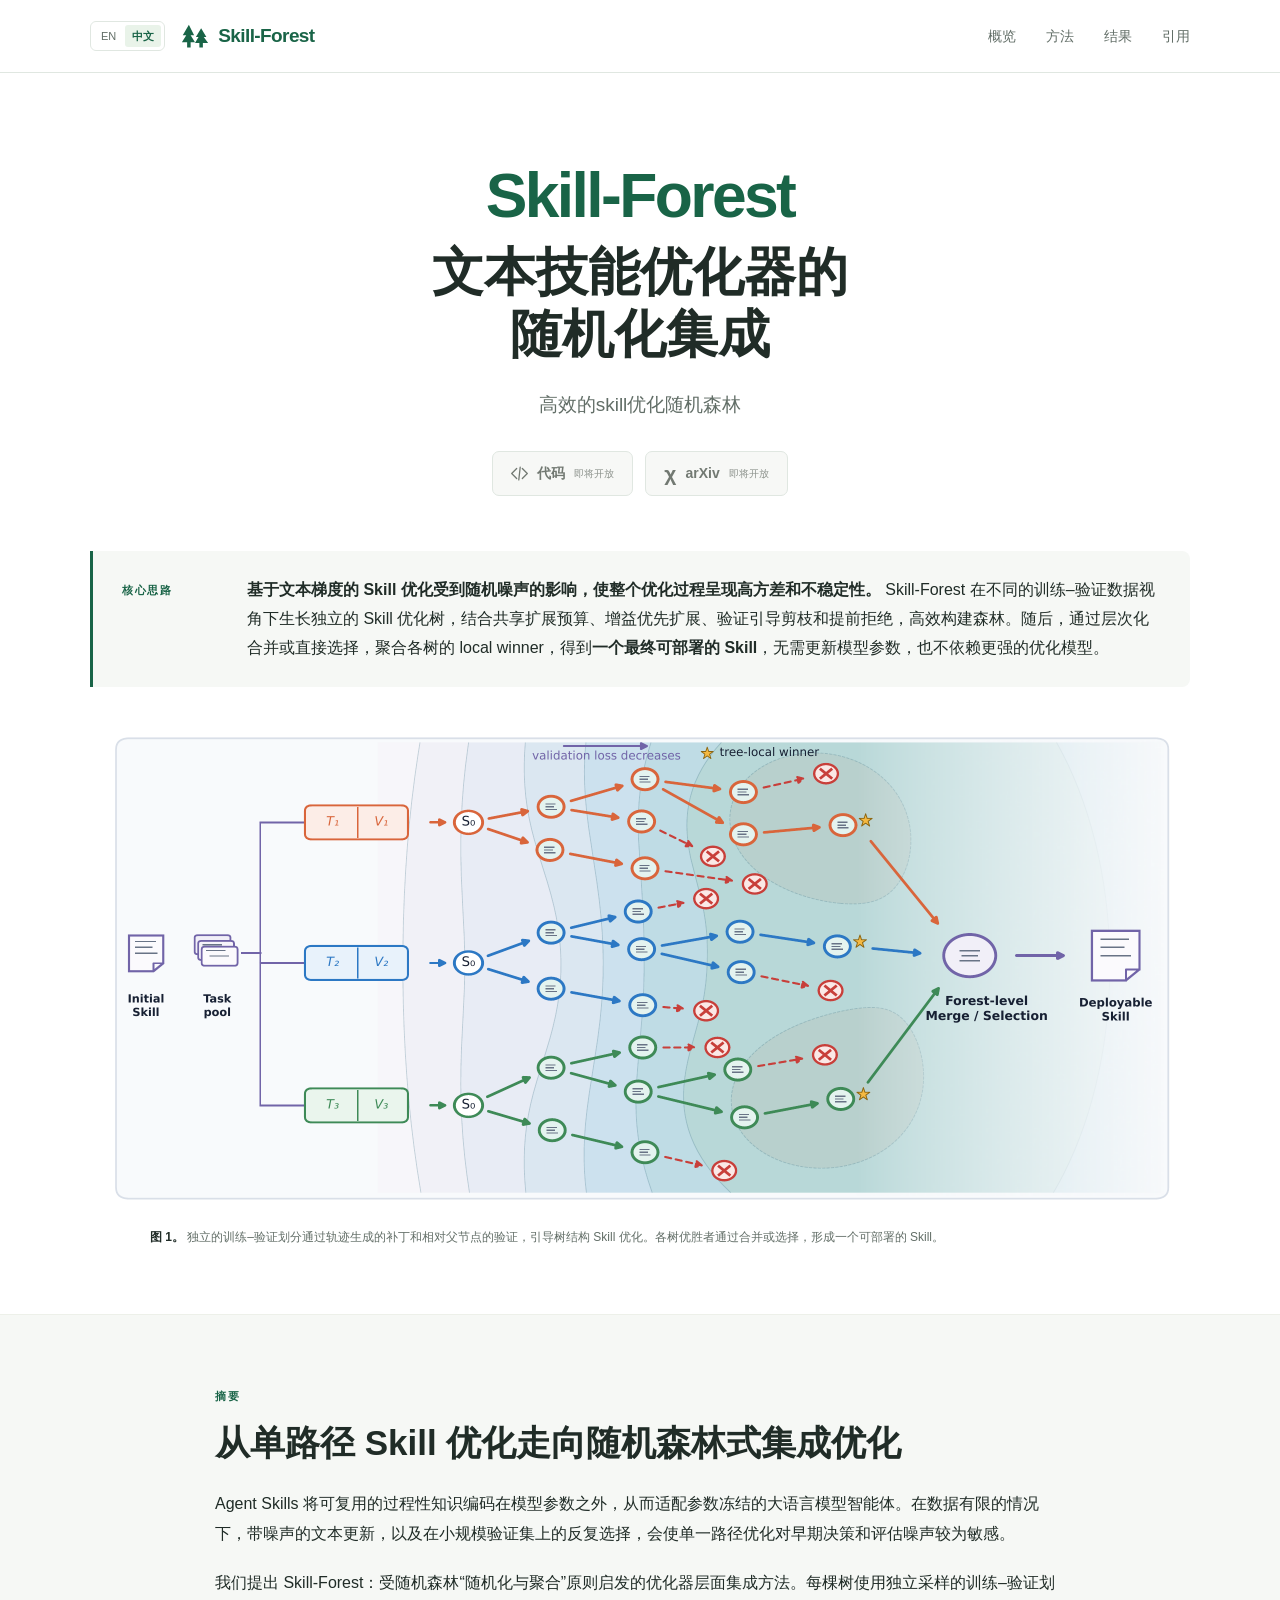
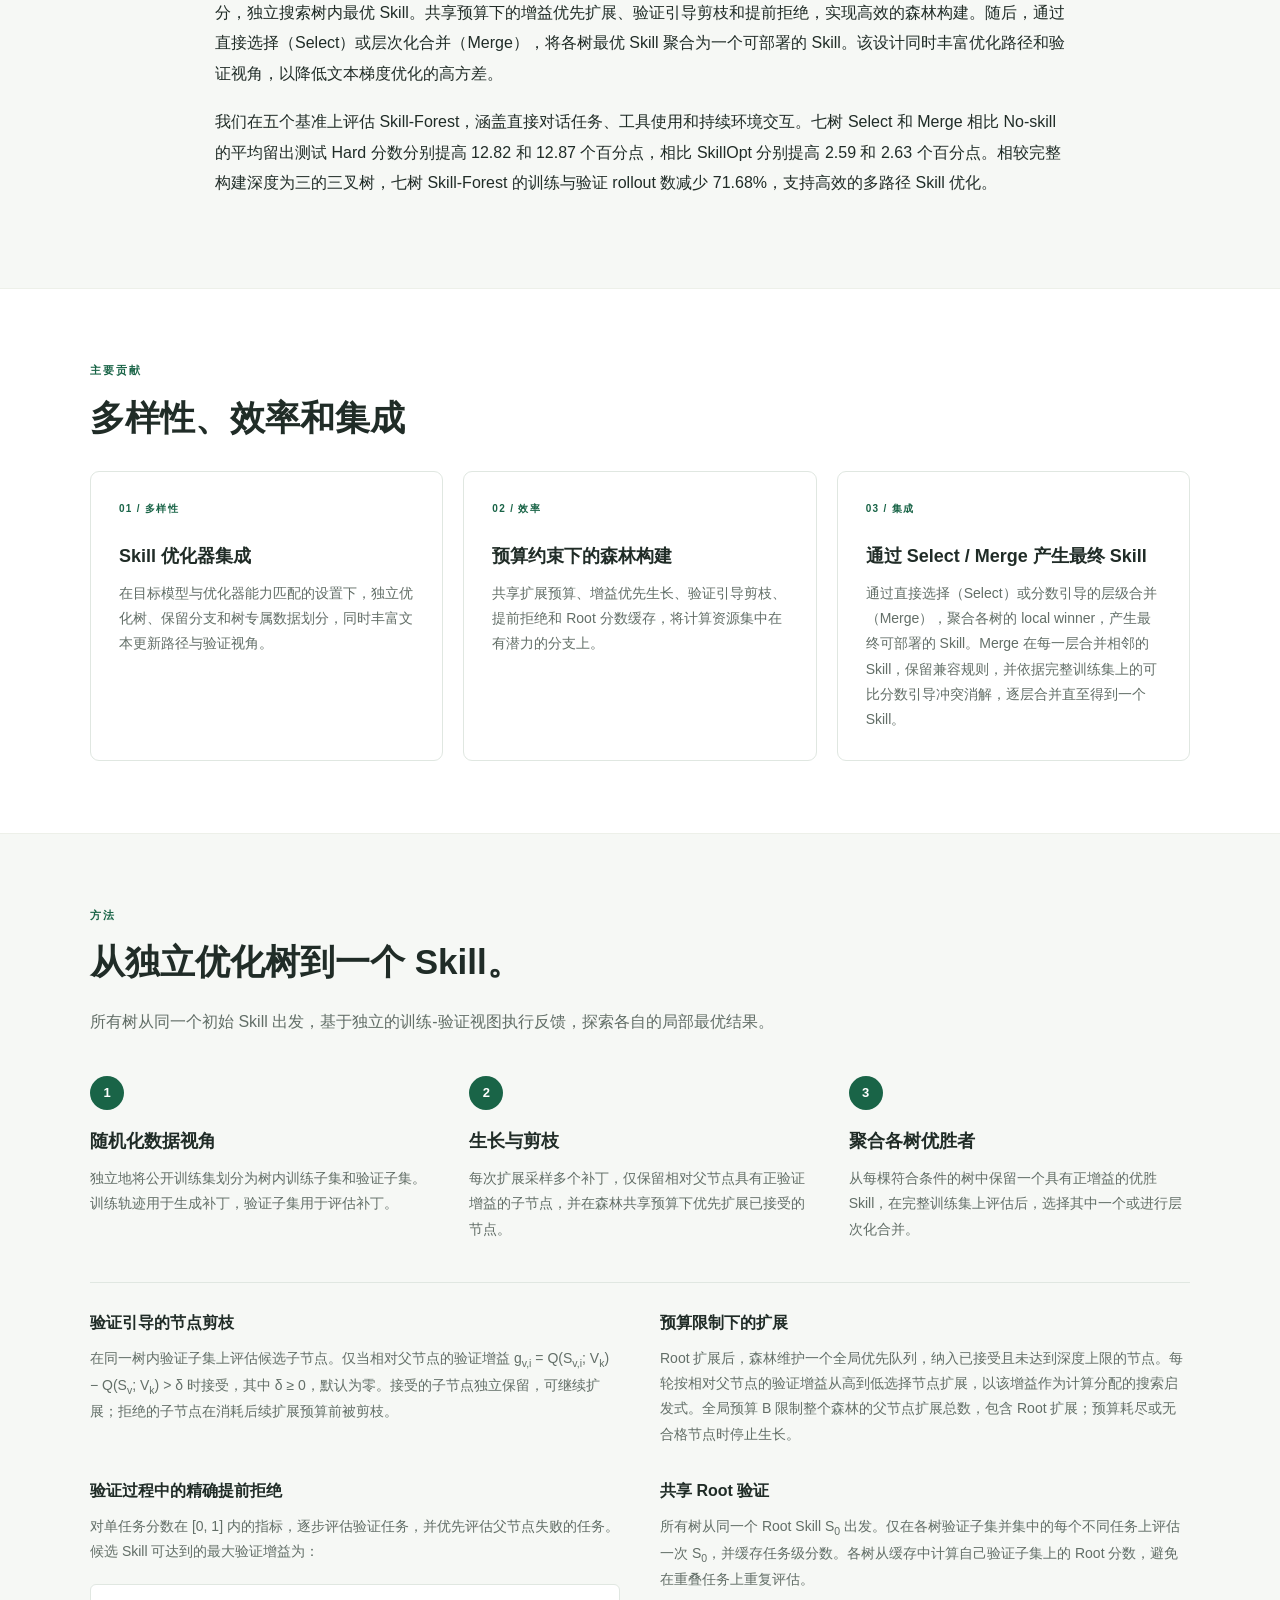
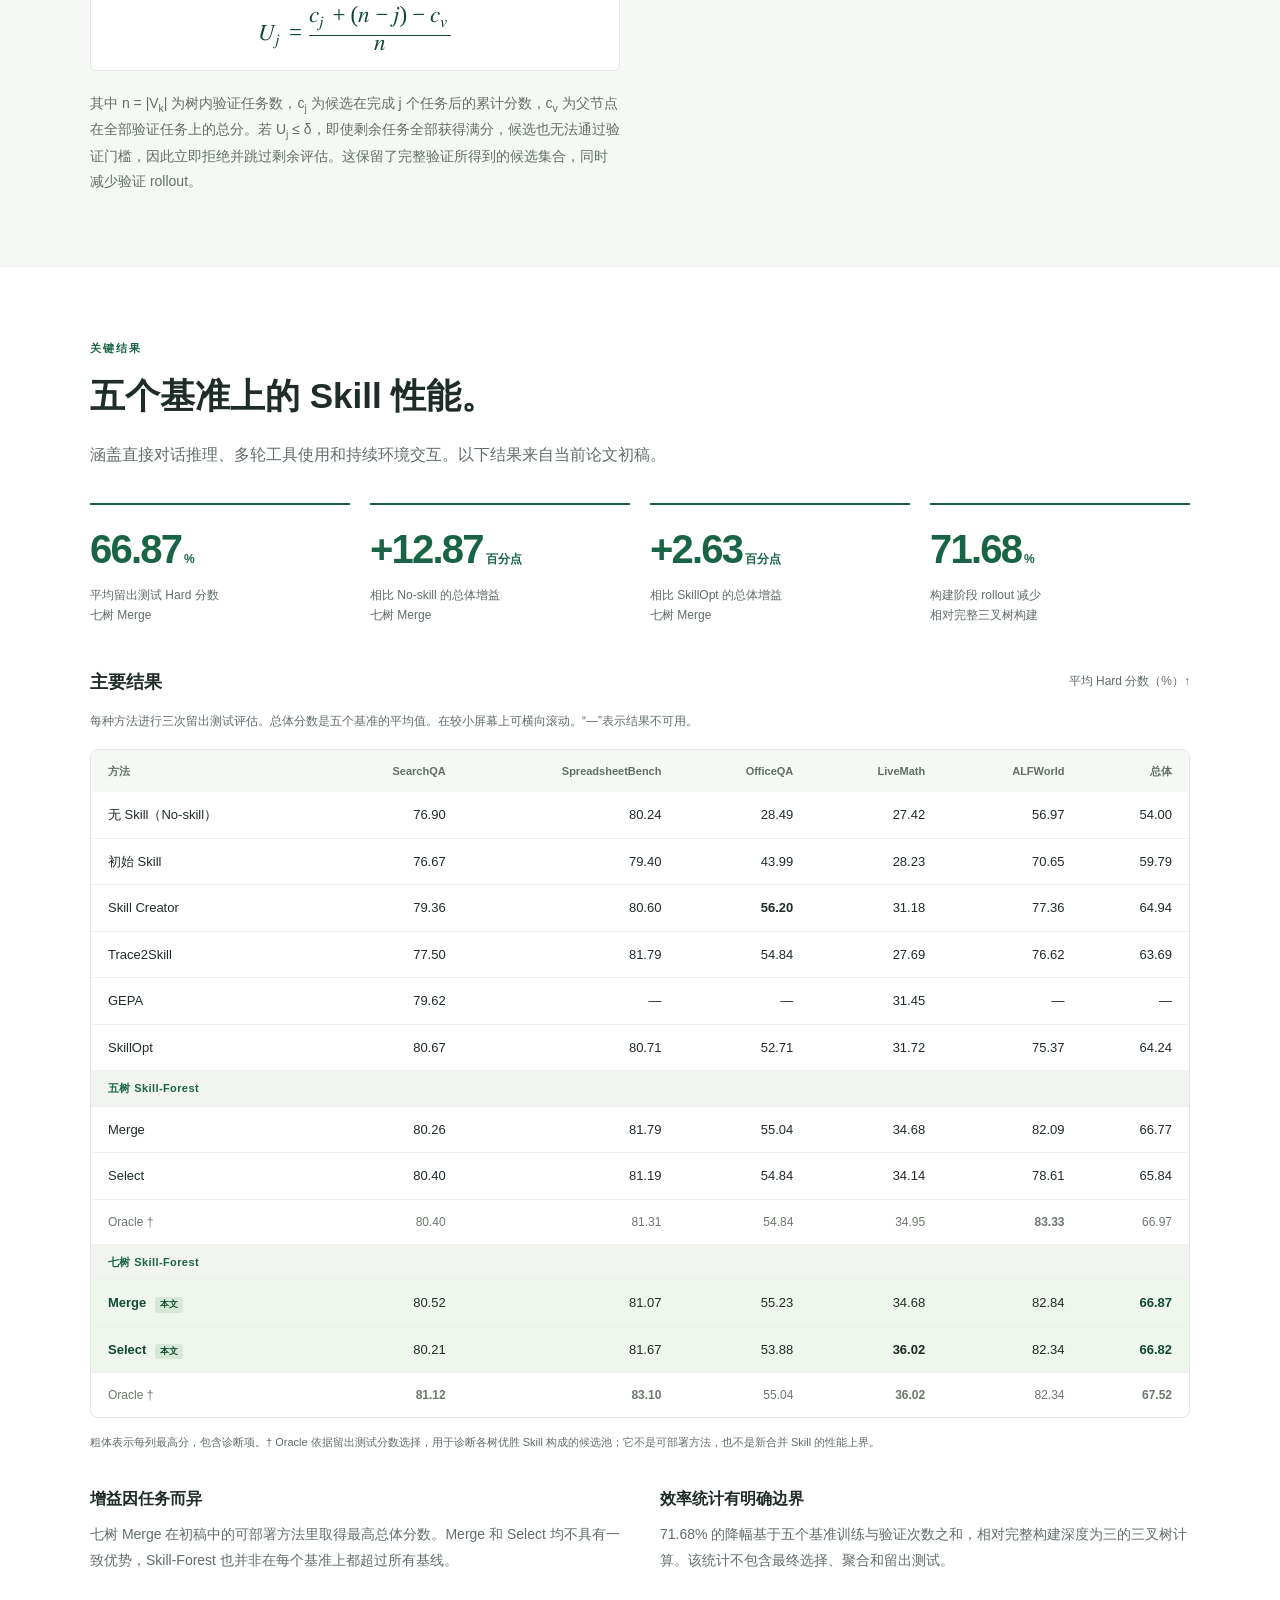
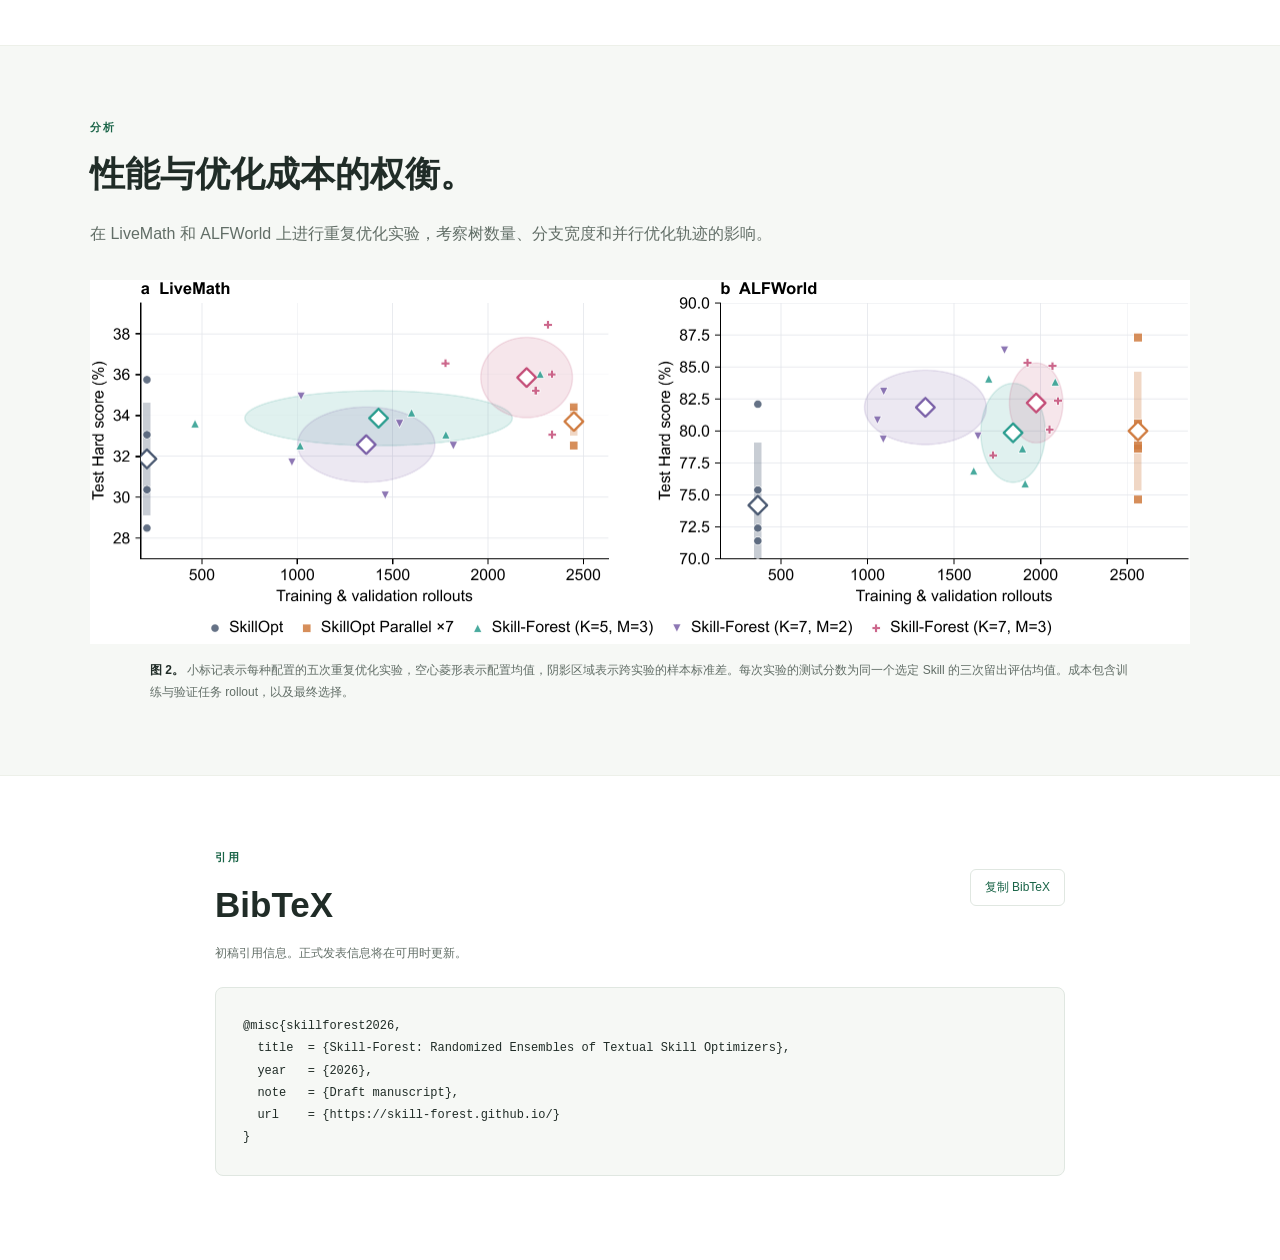
==== commit 65475b43: "Remove method validation gain note in both languages" ====
--- a/website/zh.html
+++ b/website/zh.html
@@ -52,7 +52,7 @@
 <article><span class="step-index">1</span><h3>随机化数据视角</h3><p>独立地将公开训练集划分为树内训练子集和验证子集。训练轨迹用于生成补丁，验证子集用于评估补丁。</p></article>
 <article><span class="step-index">2</span><h3>生长与剪枝</h3><p>每次扩展采样多个补丁，仅保留相对父节点具有正验证增益的子节点，并在森林共享预算下优先扩展已接受的节点。</p></article>
 <article><span class="step-index">3</span><h3>聚合各树优胜者</h3><p>从每棵符合条件的树中保留一个具有正增益的优胜 Skill，在完整训练集上评估后，选择其中一个或进行层次化合并。</p></article>
-</div><div class="method-detail"><article><h3>验证引导的节点剪枝</h3><p>在同一树内验证子集上评估候选子节点。仅当相对父节点的验证增益 g<sub>v,i</sub> = Q(S<sub>v,i</sub>; V<sub>k</sub>) − Q(S<sub>v</sub>; V<sub>k</sub>) &gt; δ 时接受，其中 δ ≥ 0，默认为零。接受的子节点独立保留，可继续扩展；拒绝的子节点在消耗后续扩展预算前被剪枝。</p></article><article><h3>预算限制下的扩展</h3><p>Root 扩展后，森林维护一个全局优先队列，纳入已接受且未达到深度上限的节点。每轮按相对父节点的验证增益从高到低选择节点扩展，以该增益作为计算分配的搜索启发式。全局预算 B 限制整个森林的父节点扩展总数，包含 Root 扩展；预算耗尽或无合格节点时停止生长。</p></article><article><h3>验证过程中的精确提前拒绝</h3><p>对单任务分数在 [0, 1] 内的指标，逐步评估验证任务，并优先评估父节点失败的任务。候选 Skill 可达到的最大验证增益为：</p><div class="equation"><math xmlns="http://www.w3.org/1998/Math/MathML" display="block" aria-label="U sub j equals c sub j plus n minus j minus c sub v, divided by n"><mrow><msub><mi>U</mi><mi>j</mi></msub><mo>=</mo><mfrac><mrow><msub><mi>c</mi><mi>j</mi></msub><mo>+</mo><mo>(</mo><mi>n</mi><mo>−</mo><mi>j</mi><mo>)</mo><mo>−</mo><msub><mi>c</mi><mi>v</mi></msub></mrow><mi>n</mi></mfrac></mrow></math></div><p>其中 n = |V<sub>k</sub>| 为树内验证任务数，c<sub>j</sub> 为候选在完成 j 个任务后的累计分数，c<sub>v</sub> 为父节点在全部验证任务上的总分。若 U<sub>j</sub> ≤ δ，即使剩余任务全部获得满分，候选也无法通过验证门槛，因此立即拒绝并跳过剩余评估。这保留了完整验证所得到的候选集合，同时减少验证 rollout。</p></article><article><h3>共享 Root 验证</h3><p>所有树从同一个 Root Skill S<sub>0</sub> 出发。仅在各树验证子集并集中的每个不同任务上评估一次 S<sub>0</sub>，并缓存任务级分数。各树从缓存中计算自己验证子集上的 Root 分数，避免在重叠任务上重复评估。</p></article></div><p class="small-note">树内的正验证增益并不保证留出测试性能提高，也不意味着不同树的分数可以直接比较。</p></div></section>
+</div><div class="method-detail"><article><h3>验证引导的节点剪枝</h3><p>在同一树内验证子集上评估候选子节点。仅当相对父节点的验证增益 g<sub>v,i</sub> = Q(S<sub>v,i</sub>; V<sub>k</sub>) − Q(S<sub>v</sub>; V<sub>k</sub>) &gt; δ 时接受，其中 δ ≥ 0，默认为零。接受的子节点独立保留，可继续扩展；拒绝的子节点在消耗后续扩展预算前被剪枝。</p></article><article><h3>预算限制下的扩展</h3><p>Root 扩展后，森林维护一个全局优先队列，纳入已接受且未达到深度上限的节点。每轮按相对父节点的验证增益从高到低选择节点扩展，以该增益作为计算分配的搜索启发式。全局预算 B 限制整个森林的父节点扩展总数，包含 Root 扩展；预算耗尽或无合格节点时停止生长。</p></article><article><h3>验证过程中的精确提前拒绝</h3><p>对单任务分数在 [0, 1] 内的指标，逐步评估验证任务，并优先评估父节点失败的任务。候选 Skill 可达到的最大验证增益为：</p><div class="equation"><math xmlns="http://www.w3.org/1998/Math/MathML" display="block" aria-label="U sub j equals c sub j plus n minus j minus c sub v, divided by n"><mrow><msub><mi>U</mi><mi>j</mi></msub><mo>=</mo><mfrac><mrow><msub><mi>c</mi><mi>j</mi></msub><mo>+</mo><mo>(</mo><mi>n</mi><mo>−</mo><mi>j</mi><mo>)</mo><mo>−</mo><msub><mi>c</mi><mi>v</mi></msub></mrow><mi>n</mi></mfrac></mrow></math></div><p>其中 n = |V<sub>k</sub>| 为树内验证任务数，c<sub>j</sub> 为候选在完成 j 个任务后的累计分数，c<sub>v</sub> 为父节点在全部验证任务上的总分。若 U<sub>j</sub> ≤ δ，即使剩余任务全部获得满分，候选也无法通过验证门槛，因此立即拒绝并跳过剩余评估。这保留了完整验证所得到的候选集合，同时减少验证 rollout。</p></article><article><h3>共享 Root 验证</h3><p>所有树从同一个 Root Skill S<sub>0</sub> 出发。仅在各树验证子集并集中的每个不同任务上评估一次 S<sub>0</sub>，并缓存任务级分数。各树从缓存中计算自己验证子集上的 Root 分数，避免在重叠任务上重复评估。</p></article></div></div></section>
 <section class="section container" id="results"><div class="section-label">关键结果</div><h2>五个基准上的 Skill 性能。</h2><p class="section-intro">涵盖直接对话推理、多轮工具使用和持续环境交互。以下结果来自当前论文初稿。</p><div class="metrics"><article><strong>66.87<span>%</span></strong><p>平均留出测试 Hard 分数<br>七树 Merge</p></article><article><strong>+12.87<span>百分点</span></strong><p>相比 No-skill 的总体增益<br>七树 Merge</p></article><article><strong>+2.63<span>百分点</span></strong><p>相比 SkillOpt 的总体增益<br>七树 Merge</p></article><article><strong>71.68<span>%</span></strong><p>构建阶段 rollout 减少<br>相对完整三叉树构建</p></article></div>
 <div class="table-heading"><h3>主要结果</h3><span>平均 Hard 分数（%）↑</span></div><p class="small-note" id="table-description">每种方法进行三次留出测试评估。总体分数是五个基准的平均值。在较小屏幕上可横向滚动。“—”表示结果不可用。</p><div class="table-scroll" tabindex="0" role="region" aria-label="主要结果表，可横向滚动" aria-describedby="table-description"><table><caption class="sr-only">当前 Skill-Forest 初稿在五个留出测试基准上的主要结果</caption><thead><tr><th scope="col">方法</th><th scope="col">SearchQA</th><th scope="col">SpreadsheetBench</th><th scope="col">OfficeQA</th><th scope="col">LiveMath</th><th scope="col">ALFWorld</th><th scope="col">总体</th></tr></thead><tbody>
 <tr><th scope="row">无 Skill（No-skill）</th><td>76.90</td><td>80.24</td><td>28.49</td><td>27.42</td><td>56.97</td><td>54.00</td></tr>
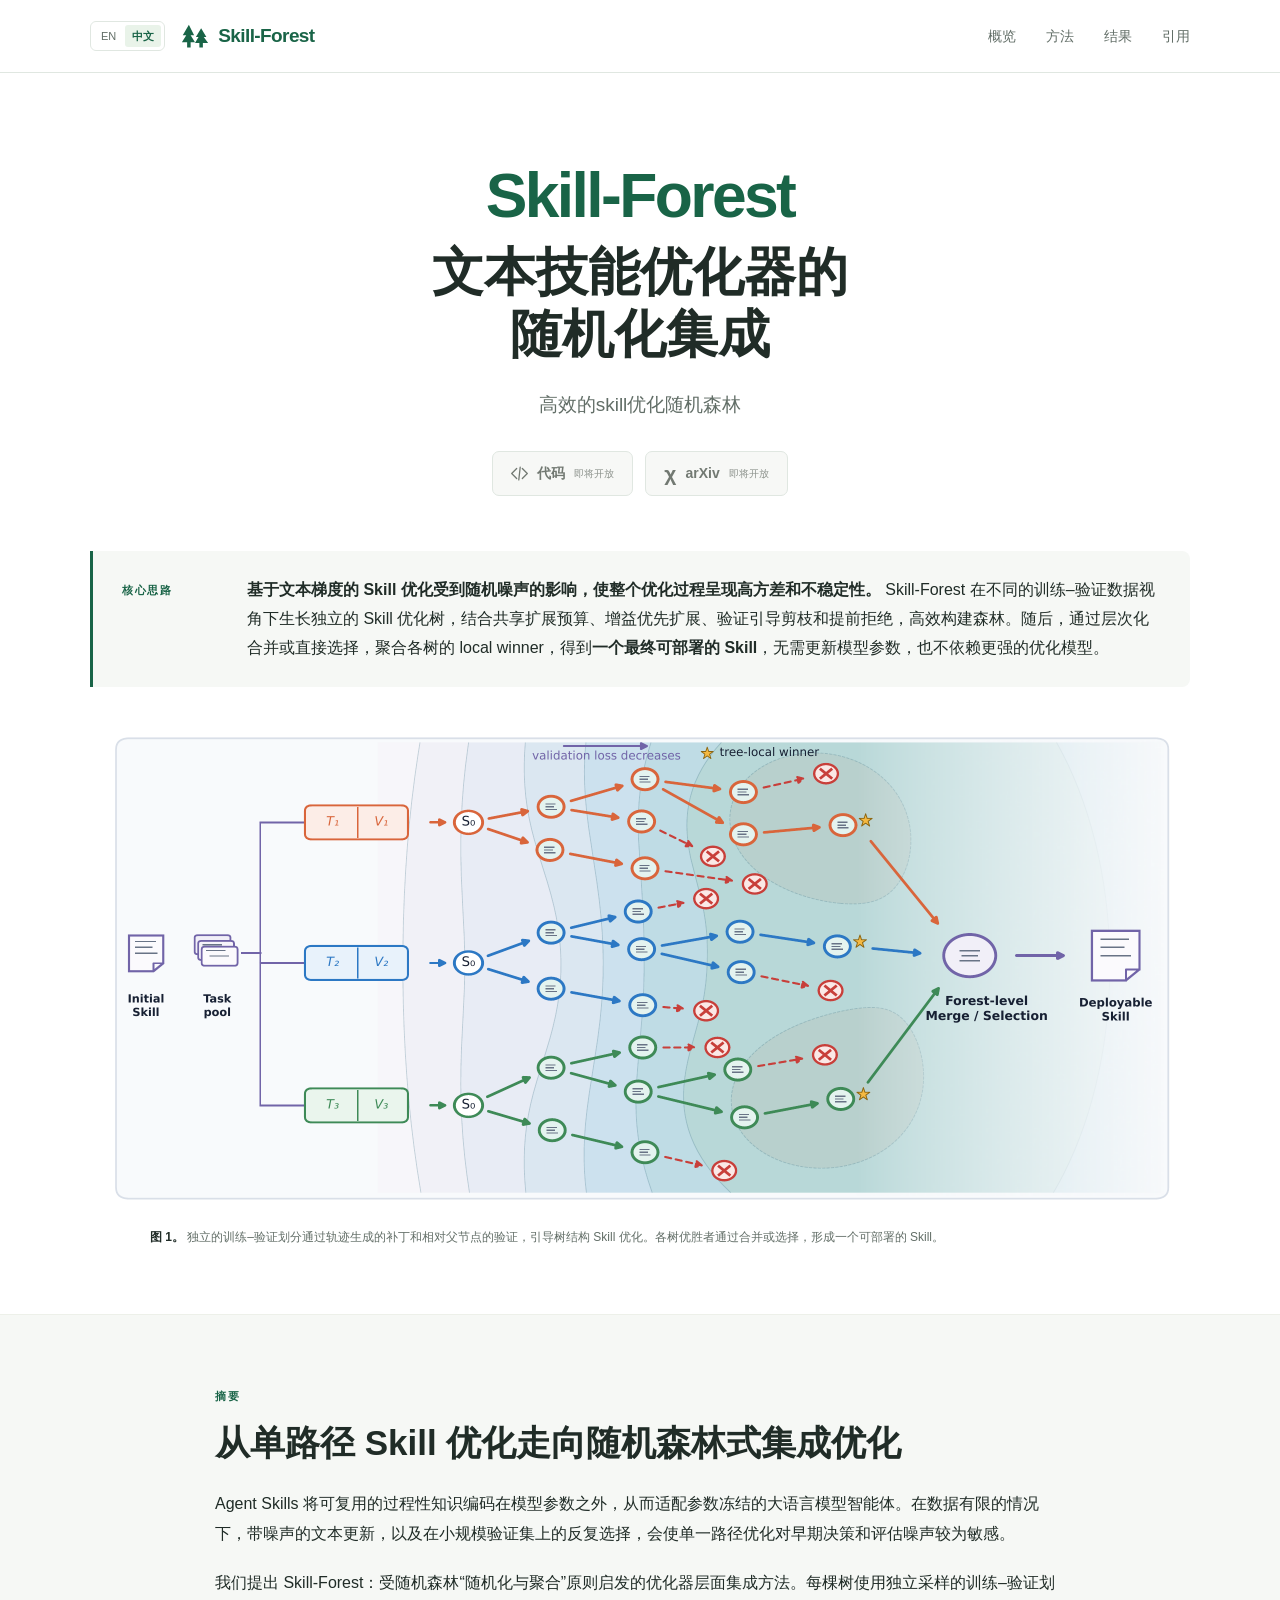
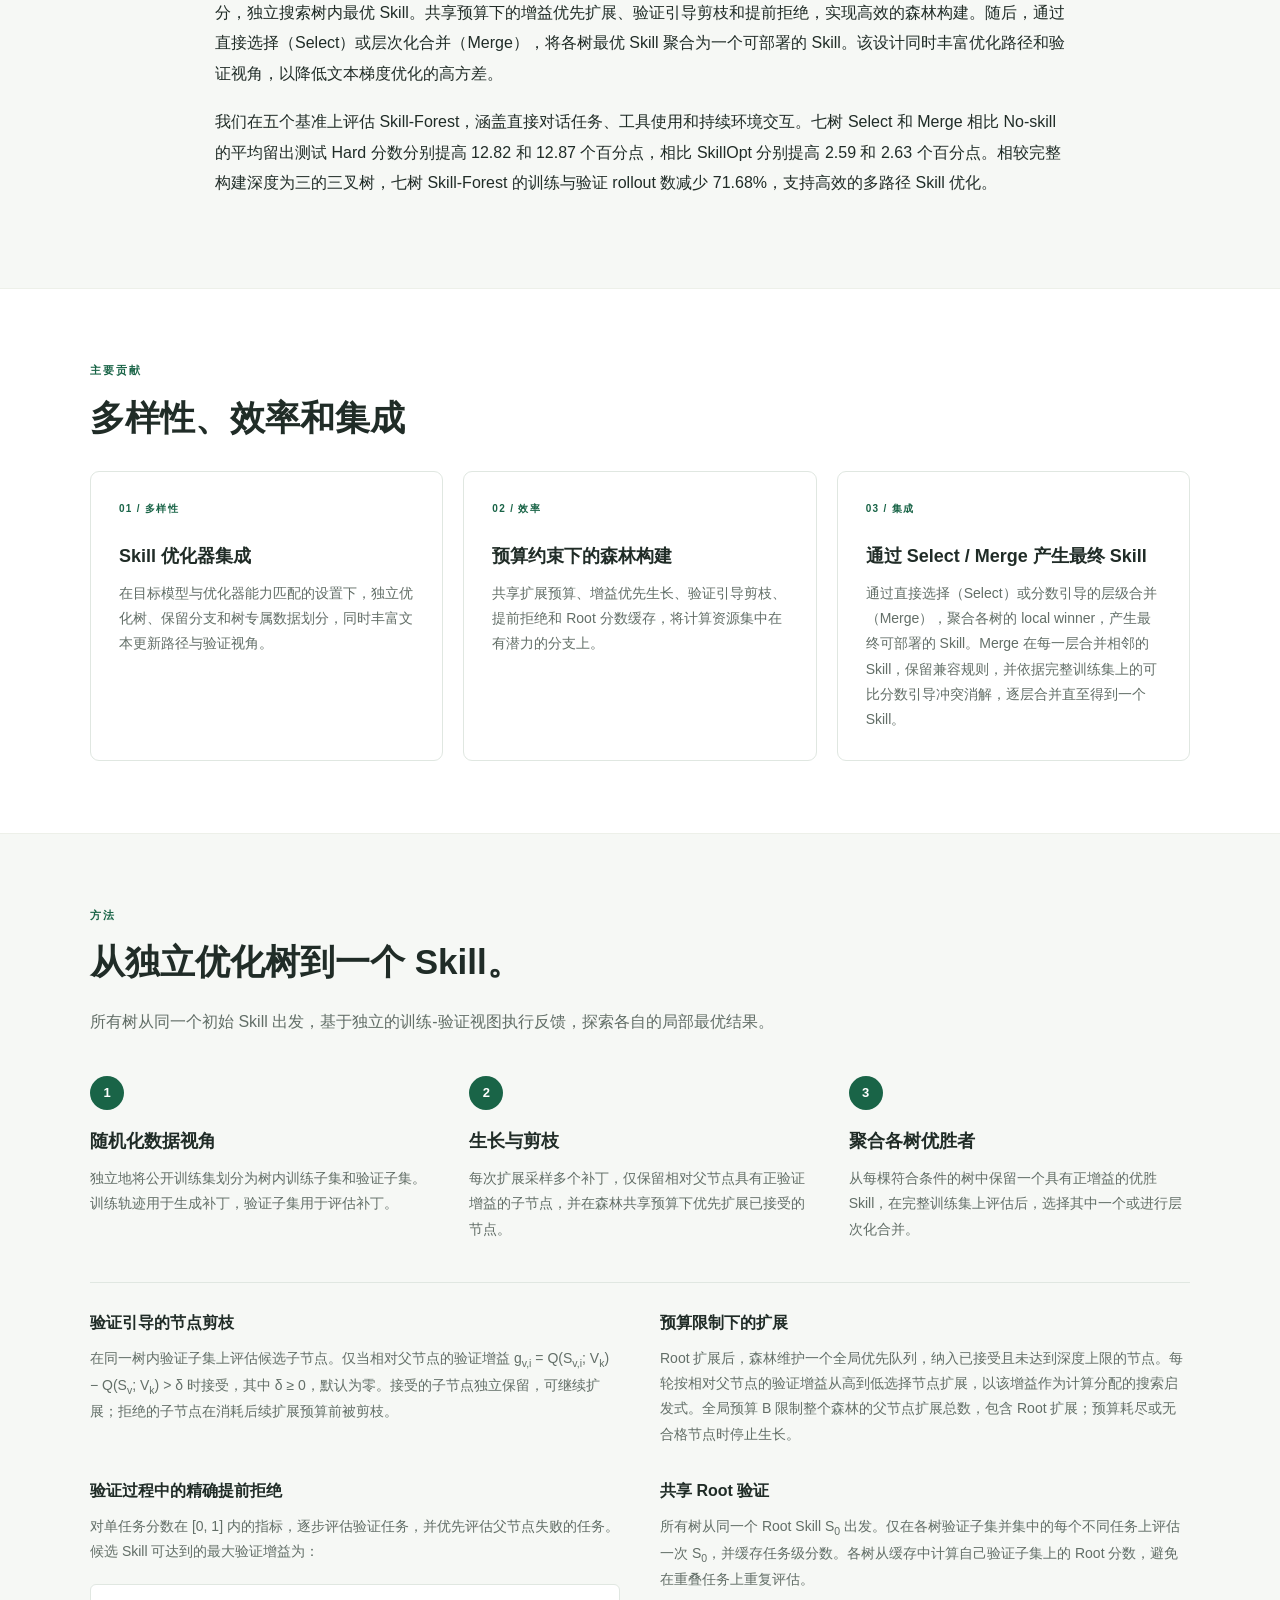
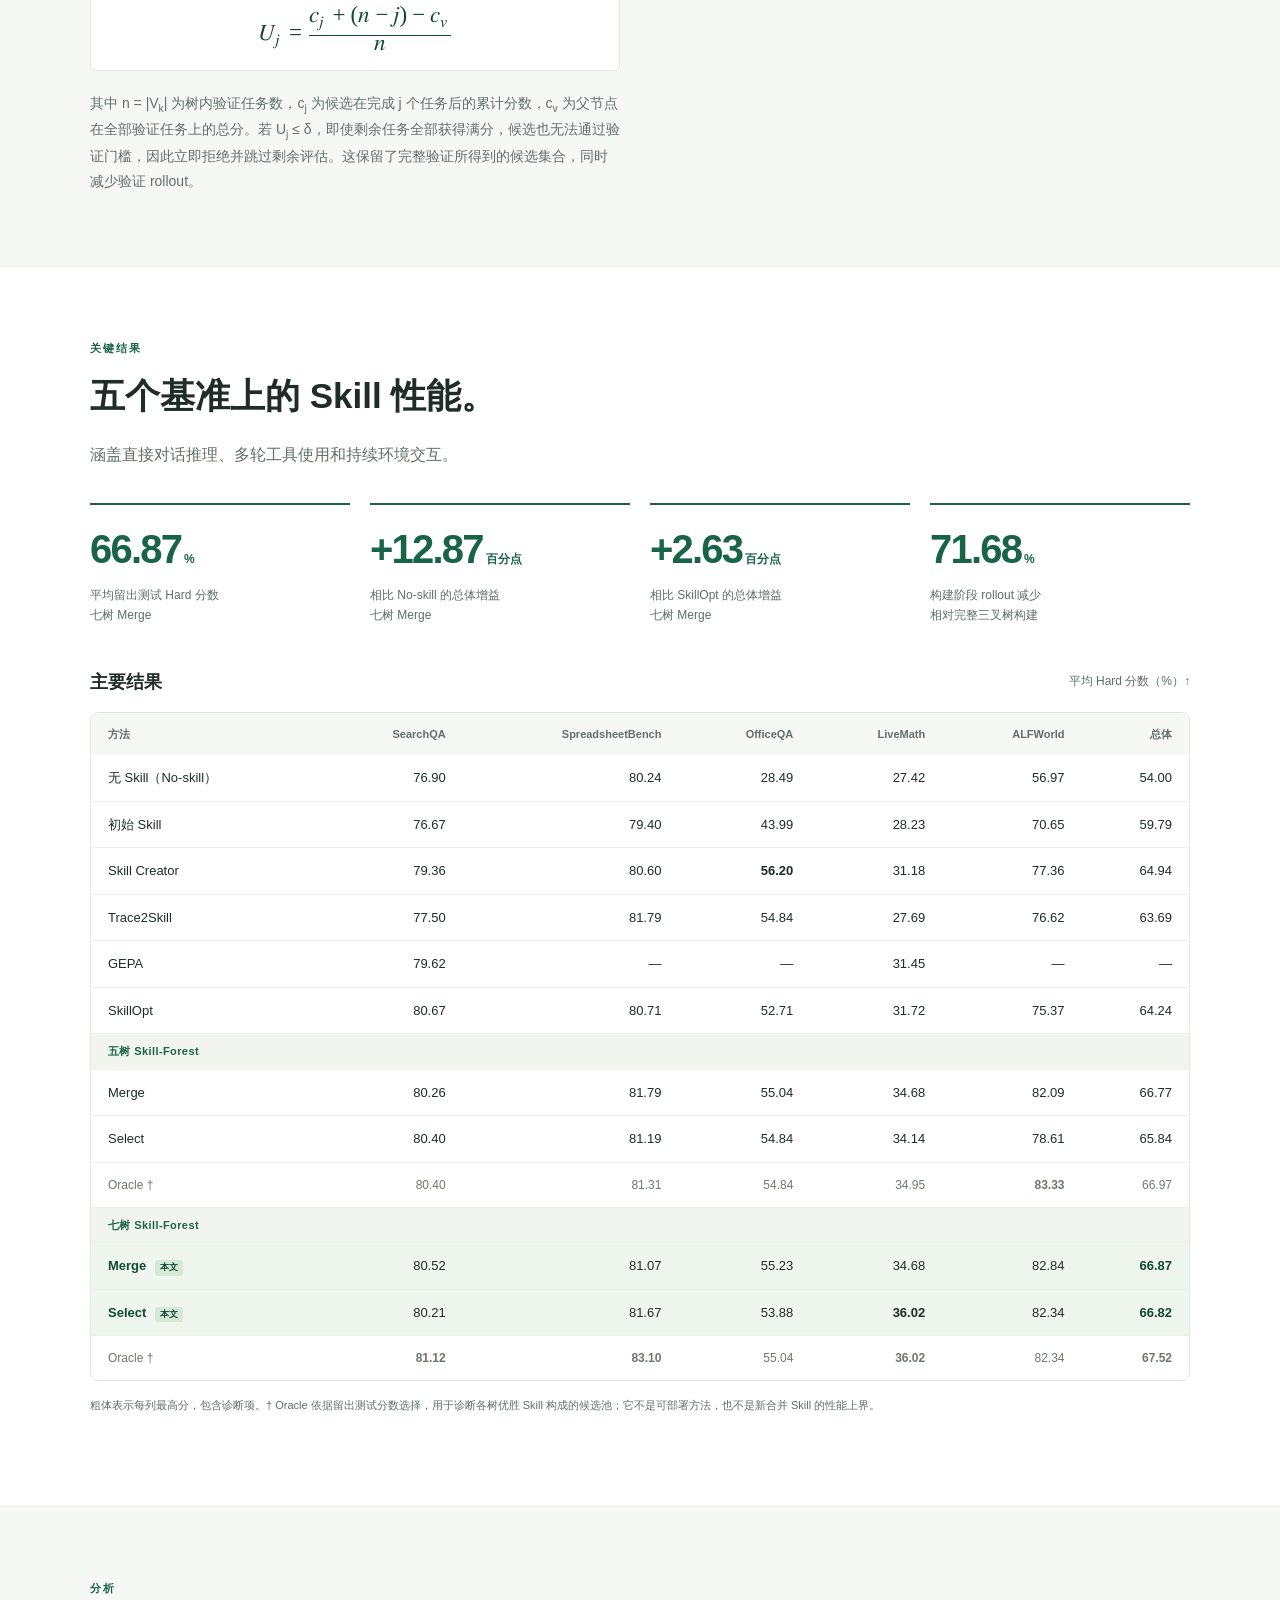
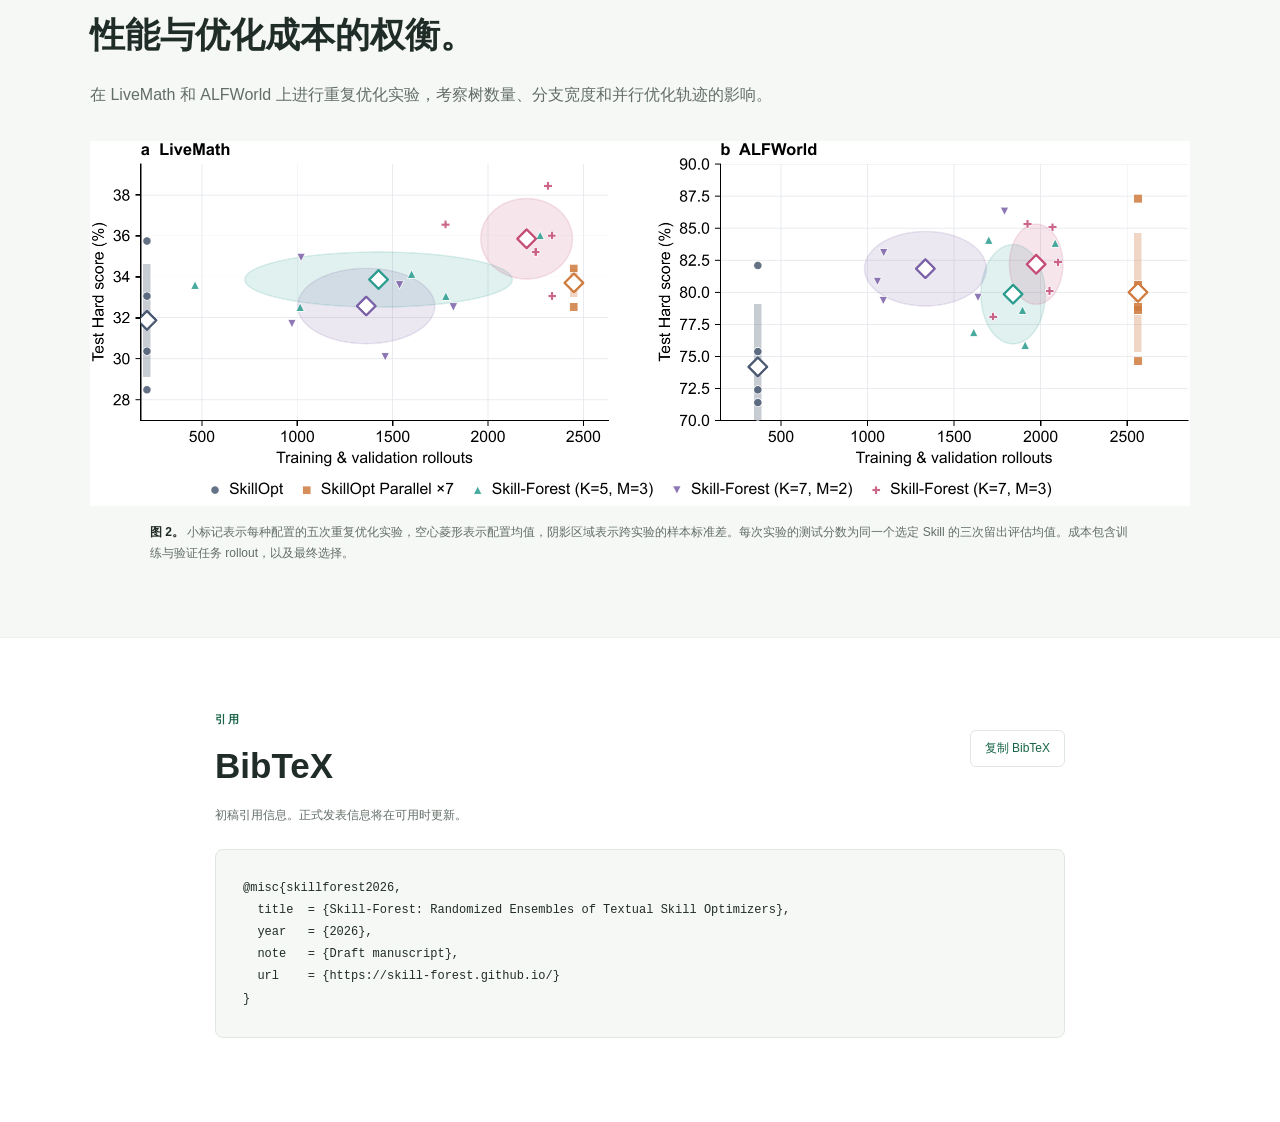
==== commit 328da0bd: "Remove requested explanatory text from results section" ====
--- a/website/zh.html
+++ b/website/zh.html
@@ -53,8 +53,8 @@
 <article><span class="step-index">2</span><h3>生长与剪枝</h3><p>每次扩展采样多个补丁，仅保留相对父节点具有正验证增益的子节点，并在森林共享预算下优先扩展已接受的节点。</p></article>
 <article><span class="step-index">3</span><h3>聚合各树优胜者</h3><p>从每棵符合条件的树中保留一个具有正增益的优胜 Skill，在完整训练集上评估后，选择其中一个或进行层次化合并。</p></article>
 </div><div class="method-detail"><article><h3>验证引导的节点剪枝</h3><p>在同一树内验证子集上评估候选子节点。仅当相对父节点的验证增益 g<sub>v,i</sub> = Q(S<sub>v,i</sub>; V<sub>k</sub>) − Q(S<sub>v</sub>; V<sub>k</sub>) &gt; δ 时接受，其中 δ ≥ 0，默认为零。接受的子节点独立保留，可继续扩展；拒绝的子节点在消耗后续扩展预算前被剪枝。</p></article><article><h3>预算限制下的扩展</h3><p>Root 扩展后，森林维护一个全局优先队列，纳入已接受且未达到深度上限的节点。每轮按相对父节点的验证增益从高到低选择节点扩展，以该增益作为计算分配的搜索启发式。全局预算 B 限制整个森林的父节点扩展总数，包含 Root 扩展；预算耗尽或无合格节点时停止生长。</p></article><article><h3>验证过程中的精确提前拒绝</h3><p>对单任务分数在 [0, 1] 内的指标，逐步评估验证任务，并优先评估父节点失败的任务。候选 Skill 可达到的最大验证增益为：</p><div class="equation"><math xmlns="http://www.w3.org/1998/Math/MathML" display="block" aria-label="U sub j equals c sub j plus n minus j minus c sub v, divided by n"><mrow><msub><mi>U</mi><mi>j</mi></msub><mo>=</mo><mfrac><mrow><msub><mi>c</mi><mi>j</mi></msub><mo>+</mo><mo>(</mo><mi>n</mi><mo>−</mo><mi>j</mi><mo>)</mo><mo>−</mo><msub><mi>c</mi><mi>v</mi></msub></mrow><mi>n</mi></mfrac></mrow></math></div><p>其中 n = |V<sub>k</sub>| 为树内验证任务数，c<sub>j</sub> 为候选在完成 j 个任务后的累计分数，c<sub>v</sub> 为父节点在全部验证任务上的总分。若 U<sub>j</sub> ≤ δ，即使剩余任务全部获得满分，候选也无法通过验证门槛，因此立即拒绝并跳过剩余评估。这保留了完整验证所得到的候选集合，同时减少验证 rollout。</p></article><article><h3>共享 Root 验证</h3><p>所有树从同一个 Root Skill S<sub>0</sub> 出发。仅在各树验证子集并集中的每个不同任务上评估一次 S<sub>0</sub>，并缓存任务级分数。各树从缓存中计算自己验证子集上的 Root 分数，避免在重叠任务上重复评估。</p></article></div></div></section>
-<section class="section container" id="results"><div class="section-label">关键结果</div><h2>五个基准上的 Skill 性能。</h2><p class="section-intro">涵盖直接对话推理、多轮工具使用和持续环境交互。以下结果来自当前论文初稿。</p><div class="metrics"><article><strong>66.87<span>%</span></strong><p>平均留出测试 Hard 分数<br>七树 Merge</p></article><article><strong>+12.87<span>百分点</span></strong><p>相比 No-skill 的总体增益<br>七树 Merge</p></article><article><strong>+2.63<span>百分点</span></strong><p>相比 SkillOpt 的总体增益<br>七树 Merge</p></article><article><strong>71.68<span>%</span></strong><p>构建阶段 rollout 减少<br>相对完整三叉树构建</p></article></div>
-<div class="table-heading"><h3>主要结果</h3><span>平均 Hard 分数（%）↑</span></div><p class="small-note" id="table-description">每种方法进行三次留出测试评估。总体分数是五个基准的平均值。在较小屏幕上可横向滚动。“—”表示结果不可用。</p><div class="table-scroll" tabindex="0" role="region" aria-label="主要结果表，可横向滚动" aria-describedby="table-description"><table><caption class="sr-only">当前 Skill-Forest 初稿在五个留出测试基准上的主要结果</caption><thead><tr><th scope="col">方法</th><th scope="col">SearchQA</th><th scope="col">SpreadsheetBench</th><th scope="col">OfficeQA</th><th scope="col">LiveMath</th><th scope="col">ALFWorld</th><th scope="col">总体</th></tr></thead><tbody>
+<section class="section container" id="results"><div class="section-label">关键结果</div><h2>五个基准上的 Skill 性能。</h2><p class="section-intro">涵盖直接对话推理、多轮工具使用和持续环境交互。</p><div class="metrics"><article><strong>66.87<span>%</span></strong><p>平均留出测试 Hard 分数<br>七树 Merge</p></article><article><strong>+12.87<span>百分点</span></strong><p>相比 No-skill 的总体增益<br>七树 Merge</p></article><article><strong>+2.63<span>百分点</span></strong><p>相比 SkillOpt 的总体增益<br>七树 Merge</p></article><article><strong>71.68<span>%</span></strong><p>构建阶段 rollout 减少<br>相对完整三叉树构建</p></article></div>
+<div class="table-heading"><h3>主要结果</h3><span>平均 Hard 分数（%）↑</span></div><div class="table-scroll" tabindex="0" role="region" aria-label="主要结果表，可横向滚动"><table><caption class="sr-only">当前 Skill-Forest 初稿在五个留出测试基准上的主要结果</caption><thead><tr><th scope="col">方法</th><th scope="col">SearchQA</th><th scope="col">SpreadsheetBench</th><th scope="col">OfficeQA</th><th scope="col">LiveMath</th><th scope="col">ALFWorld</th><th scope="col">总体</th></tr></thead><tbody>
 <tr><th scope="row">无 Skill（No-skill）</th><td>76.90</td><td>80.24</td><td>28.49</td><td>27.42</td><td>56.97</td><td>54.00</td></tr>
 <tr><th scope="row">初始 Skill</th><td>76.67</td><td>79.40</td><td>43.99</td><td>28.23</td><td>70.65</td><td>59.79</td></tr>
 <tr><th scope="row">Skill Creator</th><td>79.36</td><td>80.60</td><td><strong>56.20</strong></td><td>31.18</td><td>77.36</td><td>64.94</td></tr>
@@ -70,7 +70,7 @@
 <tr class="highlight"><th scope="row">Select <span class="row-tag">本文</span></th><td>80.21</td><td>81.67</td><td>53.88</td><td><strong>36.02</strong></td><td>82.34</td><td>66.82</td></tr>
 <tr class="oracle"><th scope="row">Oracle †</th><td><strong>81.12</strong></td><td><strong>83.10</strong></td><td>55.04</td><td><strong>36.02</strong></td><td>82.34</td><td><strong>67.52</strong></td></tr>
 </tbody></table></div><p class="table-note">粗体表示每列最高分，包含诊断项。† Oracle 依据留出测试分数选择，用于诊断各树优胜 Skill 构成的候选池；它不是可部署方法，也不是新合并 Skill 的性能上界。</p>
-<div class="result-notes"><article><h3>增益因任务而异</h3><p>七树 Merge 在初稿中的可部署方法里取得最高总体分数。Merge 和 Select 均不具有一致优势，Skill-Forest 也并非在每个基准上都超过所有基线。</p></article><article><h3>效率统计有明确边界</h3><p>71.68% 的降幅基于五个基准训练与验证次数之和，相对完整构建深度为三的三叉树计算。该统计不包含最终选择、聚合和留出测试。</p></article></div>
+
 </section>
 <section class="section soft-section" id="analysis"><div class="container"><div class="section-label">分析</div><h2>性能与优化成本的权衡。</h2><p class="section-intro">在 LiveMath 和 ALFWorld 上进行重复优化实验，考察树数量、分支宽度和并行优化轨迹的影响。</p><figure><a href="assets/search-cost.png" target="_blank" rel="noopener" aria-label="查看完整尺寸的性能与成本分析"><img src="assets/search-cost.png" width="2200" loading="lazy" alt="LiveMath 和 ALFWorld 上不同 Skill-Forest 与 SkillOpt 配置的性能与优化 rollout 成本。"></a><figcaption><span>图 2。</span> 小标记表示每种配置的五次重复优化实验，空心菱形表示配置均值，阴影区域表示跨实验的样本标准差。每次实验的测试分数为同一个选定 Skill 的三次留出评估均值。成本包含训练与验证任务 rollout，以及最终选择。</figcaption></figure></div></section>
 <section class="section container reading-width" id="citation"><div class="citation-heading"><div><div class="section-label">引用</div><h2>BibTeX</h2></div><button class="copy-button" type="button" id="copy-citation">复制 BibTeX</button></div><p class="small-note">初稿引用信息。正式发表信息将在可用时更新。</p><pre><code id="bibtex">@misc{skillforest2026,
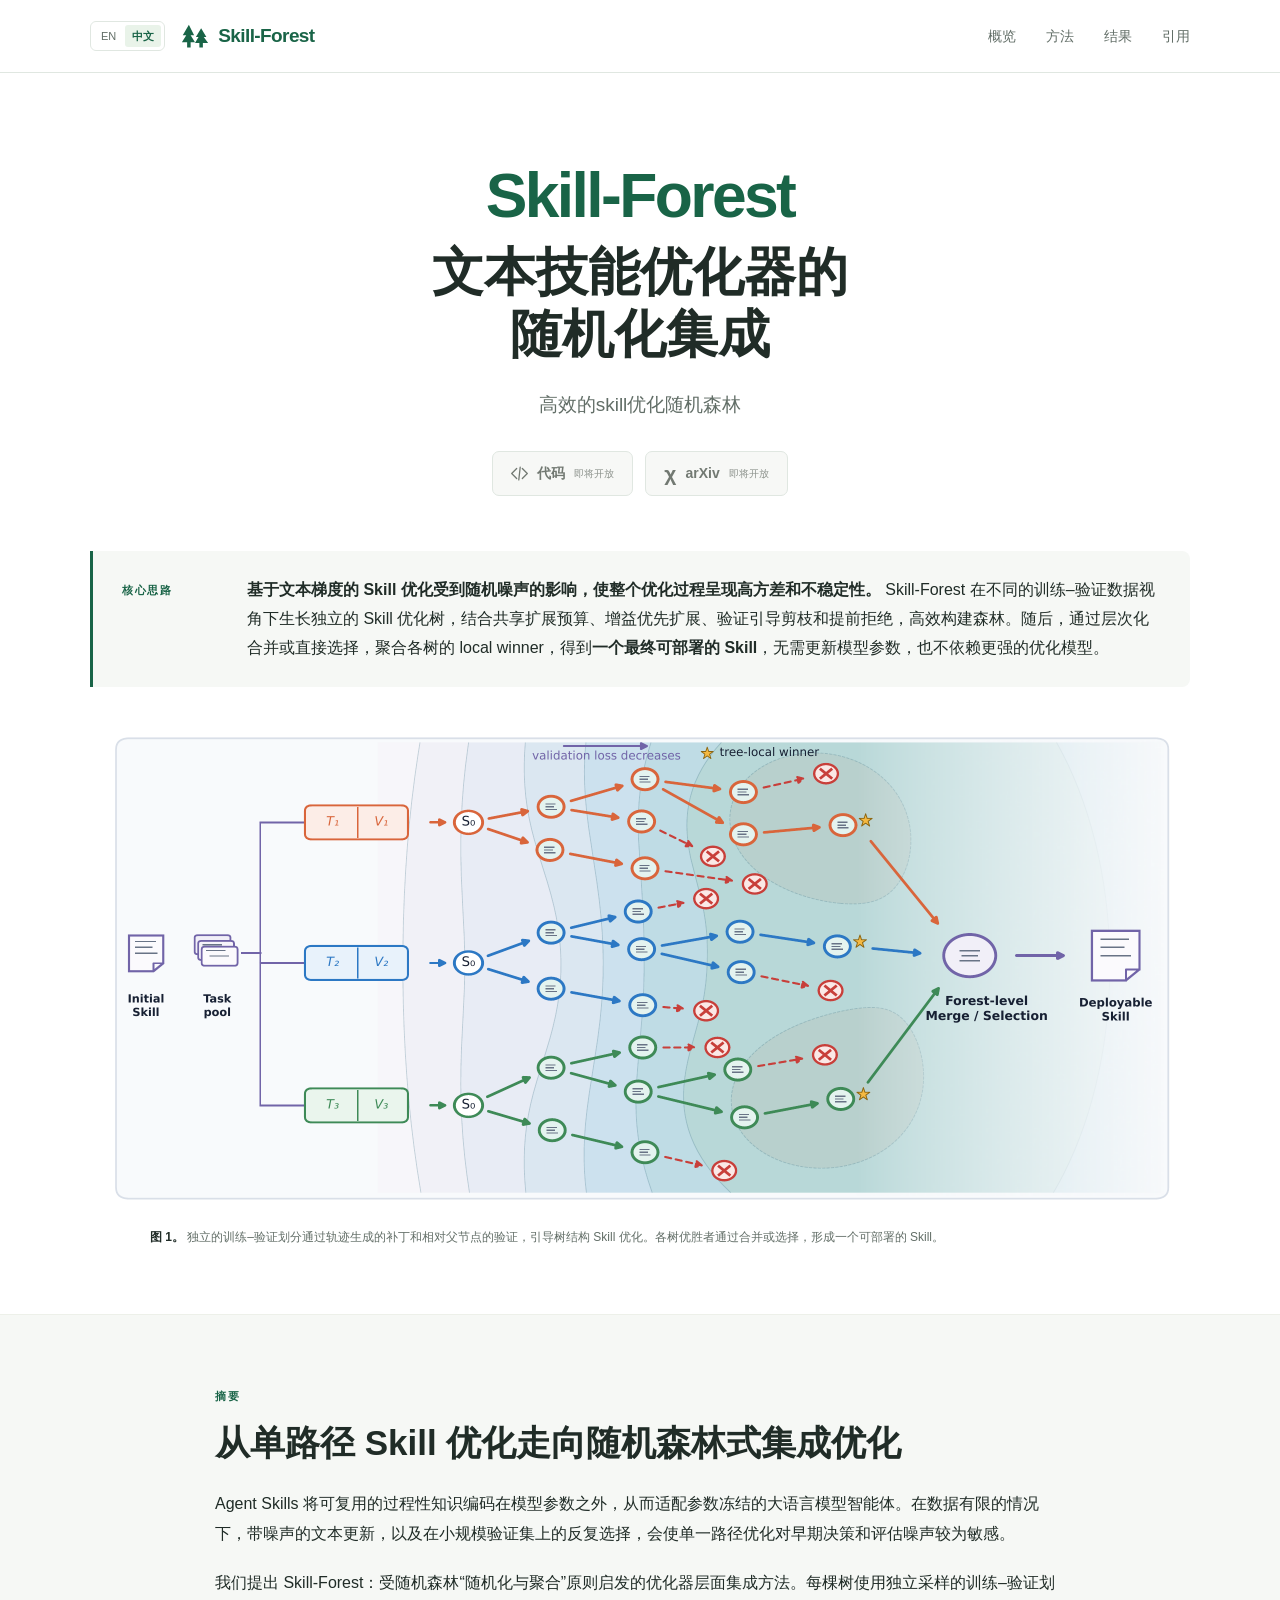
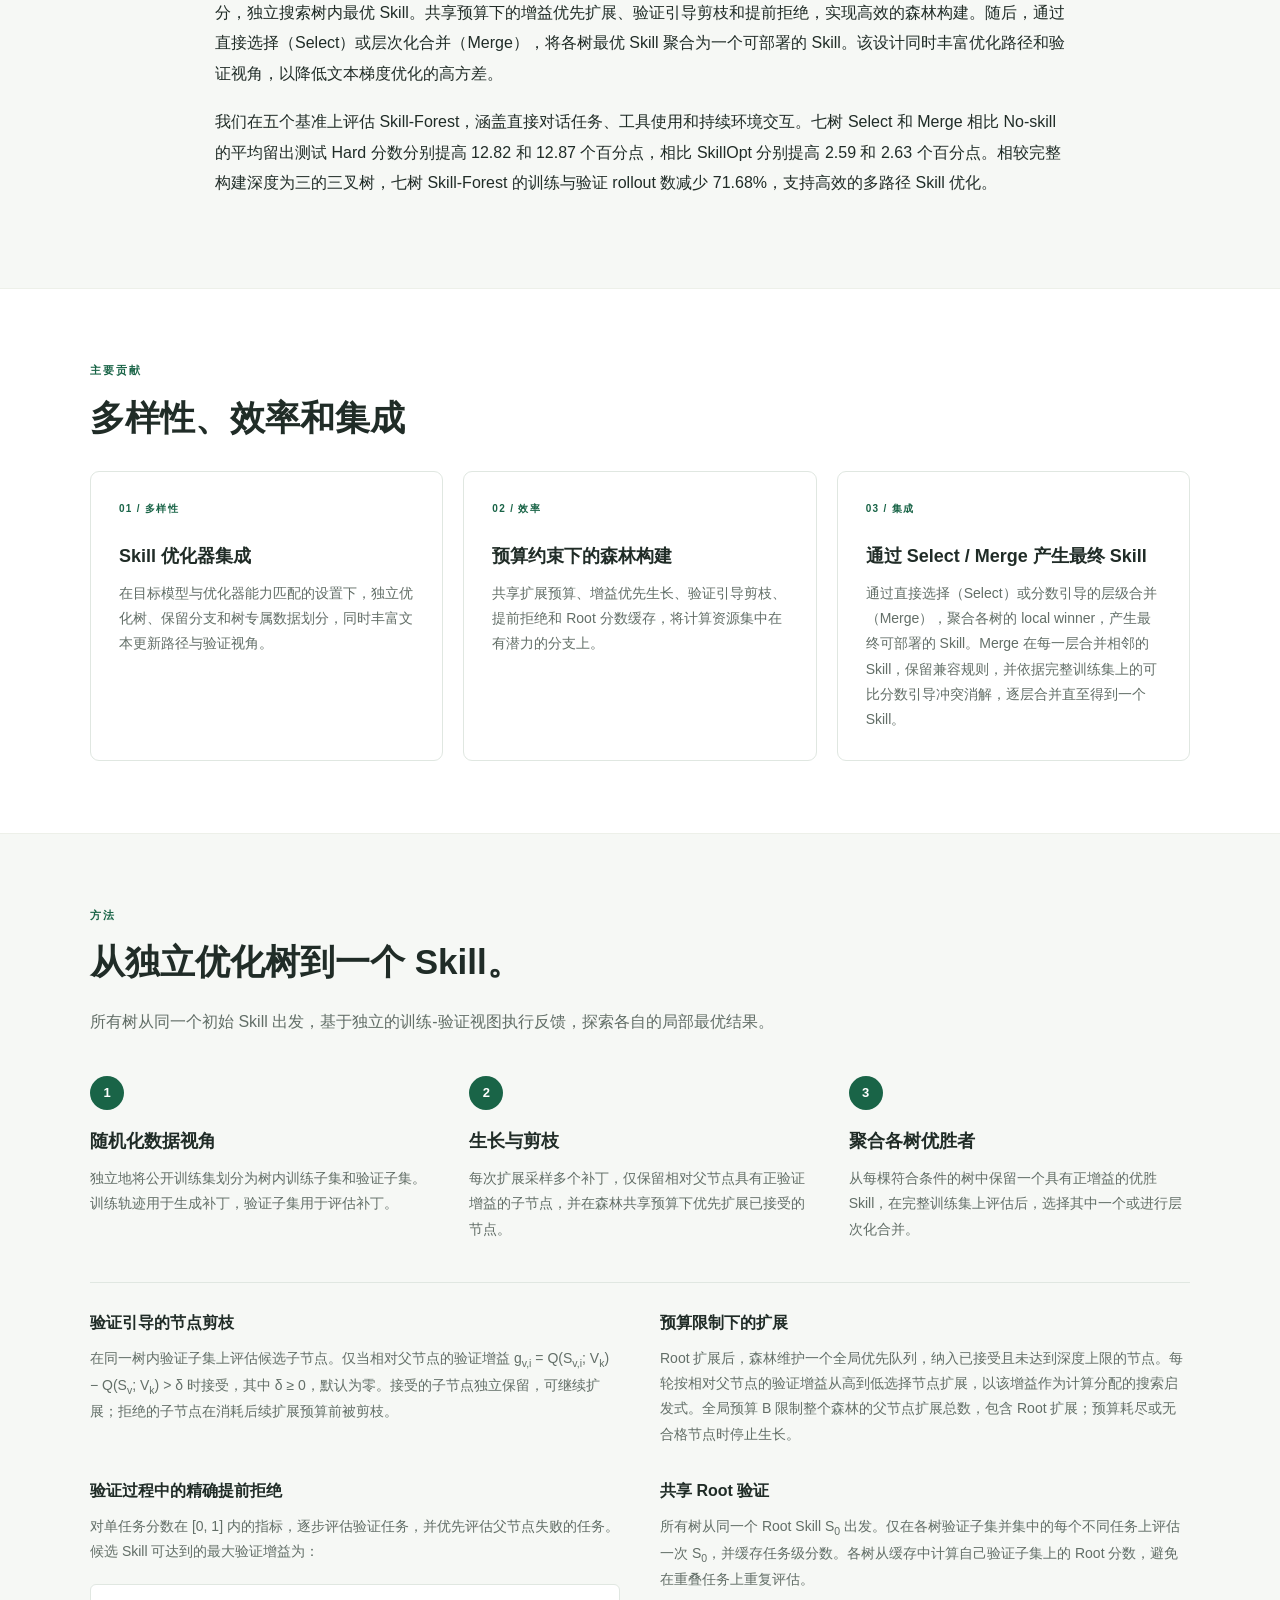
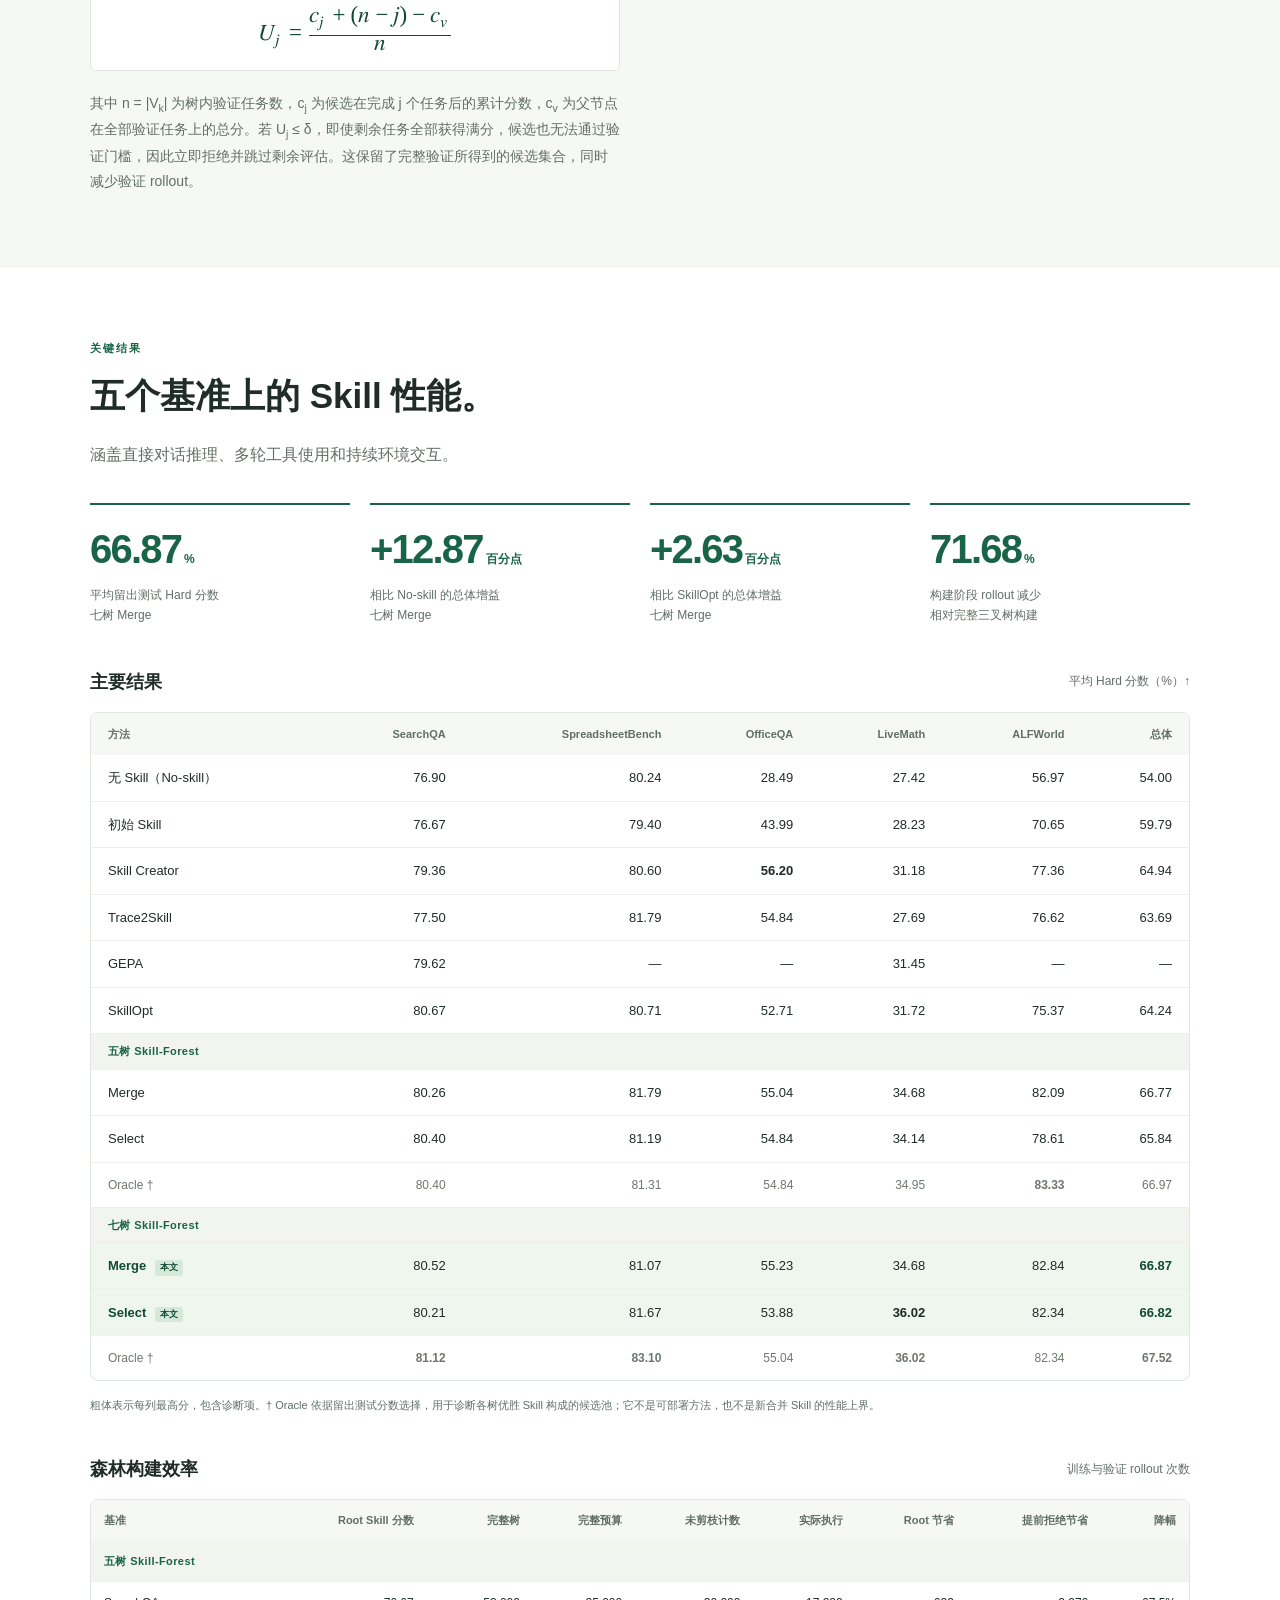
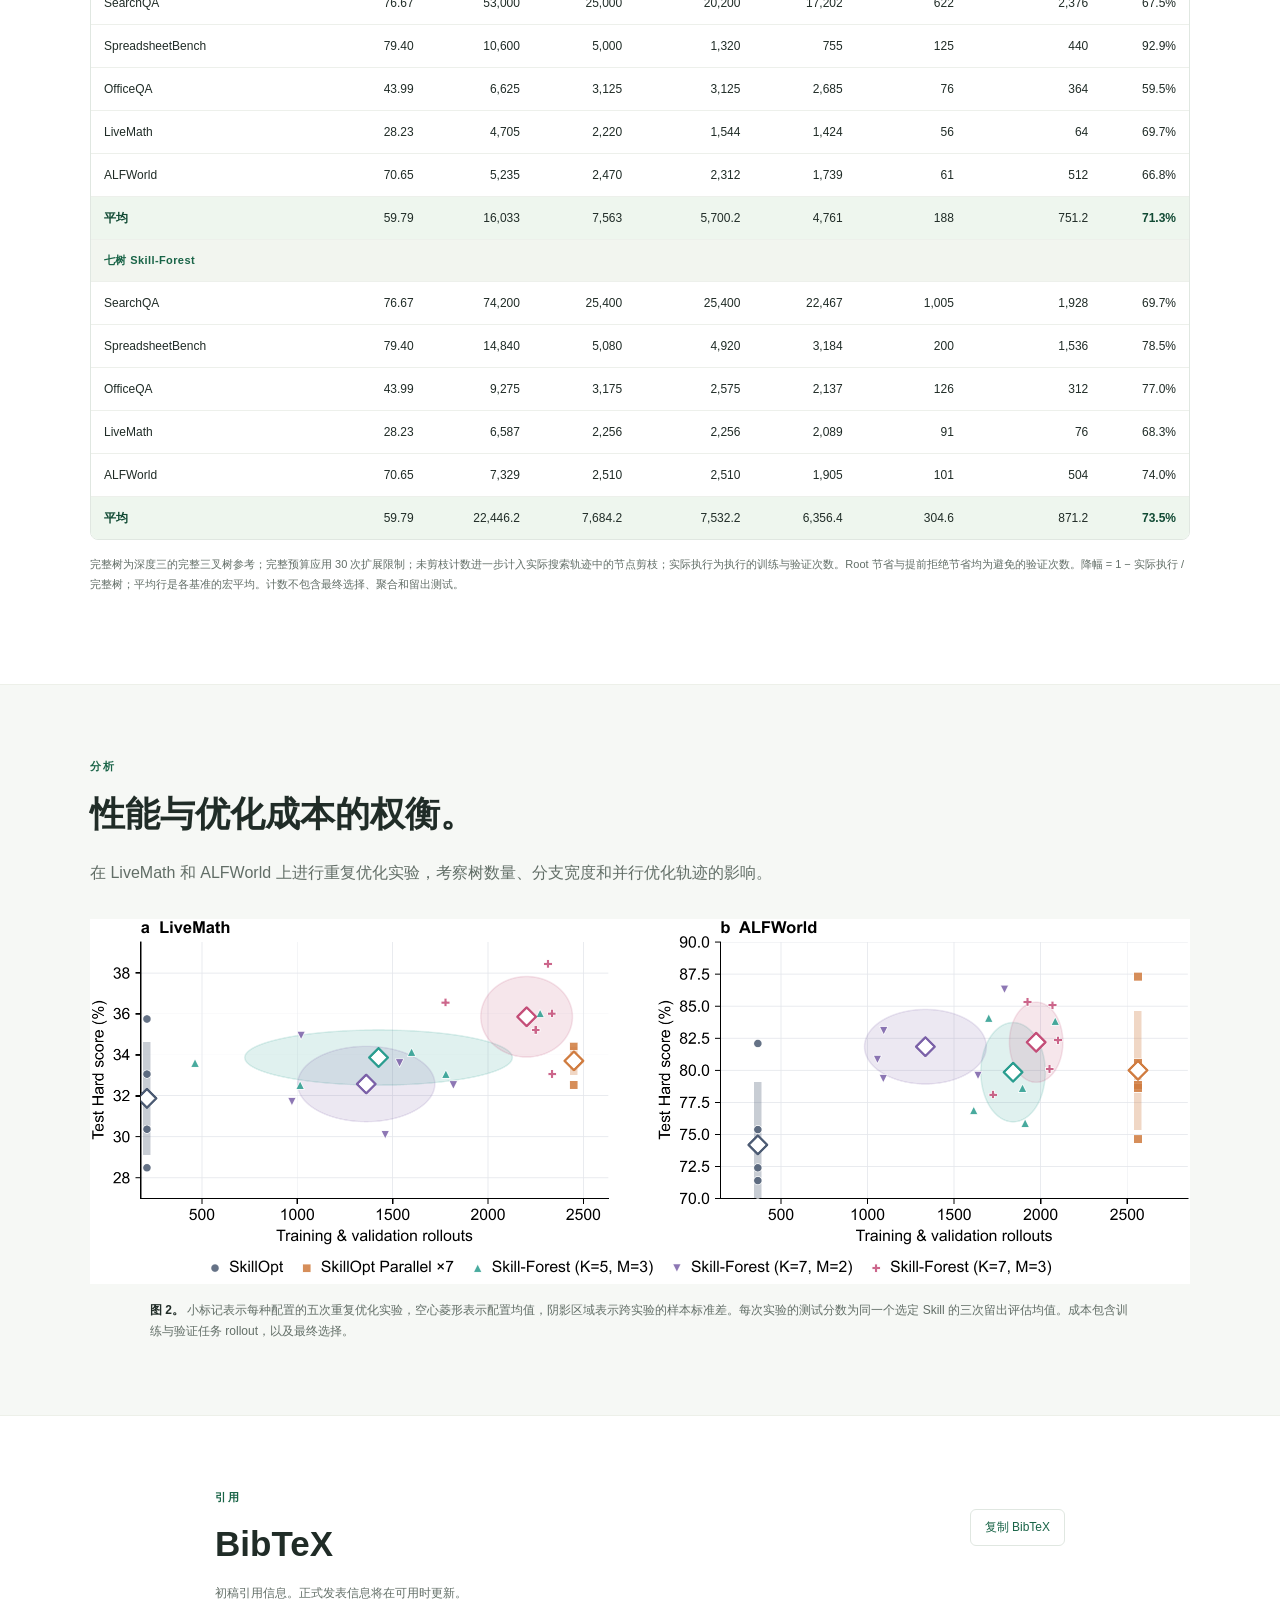
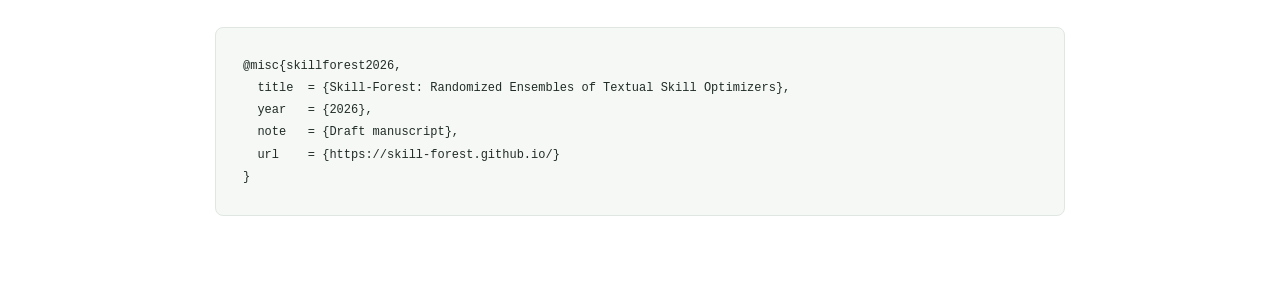
==== commit 9ef95441: "Add paper forest construction efficiency table in both languages" ====
--- a/website/zh.html
+++ b/website/zh.html
@@ -71,6 +71,19 @@
 <tr class="oracle"><th scope="row">Oracle †</th><td><strong>81.12</strong></td><td><strong>83.10</strong></td><td>55.04</td><td><strong>36.02</strong></td><td>82.34</td><td><strong>67.52</strong></td></tr>
 </tbody></table></div><p class="table-note">粗体表示每列最高分，包含诊断项。† Oracle 依据留出测试分数选择，用于诊断各树优胜 Skill 构成的候选池；它不是可部署方法，也不是新合并 Skill 的性能上界。</p>
 
+<div class="efficiency-results" id="efficiency"><div class="table-heading"><h3>森林构建效率</h3><span>训练与验证 rollout 次数</span></div><div class="table-scroll" tabindex="0" role="region" aria-label="森林构建阶段的训练与验证 rollout 统计"><table><caption class="sr-only">森林构建阶段的训练与验证 rollout 统计</caption><thead><tr><th scope="col">基准</th><th scope="col">Root Skill 分数</th><th scope="col">完整树</th><th scope="col">完整预算</th><th scope="col">未剪枝计数</th><th scope="col">实际执行</th><th scope="col">Root 节省</th><th scope="col">提前拒绝节省</th><th scope="col">降幅</th></tr></thead><tbody><tr class="group-row"><th colspan="9" scope="colgroup">五树 Skill-Forest</th></tr><tr><th scope="row">SearchQA</th><td>76.67</td><td>53,000</td><td>25,000</td><td>20,200</td><td>17,202</td><td>622</td><td>2,376</td><td>67.5%</td></tr>
+<tr><th scope="row">SpreadsheetBench</th><td>79.40</td><td>10,600</td><td>5,000</td><td>1,320</td><td>755</td><td>125</td><td>440</td><td>92.9%</td></tr>
+<tr><th scope="row">OfficeQA</th><td>43.99</td><td>6,625</td><td>3,125</td><td>3,125</td><td>2,685</td><td>76</td><td>364</td><td>59.5%</td></tr>
+<tr><th scope="row">LiveMath</th><td>28.23</td><td>4,705</td><td>2,220</td><td>1,544</td><td>1,424</td><td>56</td><td>64</td><td>69.7%</td></tr>
+<tr><th scope="row">ALFWorld</th><td>70.65</td><td>5,235</td><td>2,470</td><td>2,312</td><td>1,739</td><td>61</td><td>512</td><td>66.8%</td></tr>
+<tr class="highlight"><th scope="row">平均</th><td>59.79</td><td>16,033</td><td>7,563</td><td>5,700.2</td><td>4,761</td><td>188</td><td>751.2</td><td>71.3%</td></tr>
+<tr class="group-row"><th colspan="9" scope="colgroup">七树 Skill-Forest</th></tr><tr><th scope="row">SearchQA</th><td>76.67</td><td>74,200</td><td>25,400</td><td>25,400</td><td>22,467</td><td>1,005</td><td>1,928</td><td>69.7%</td></tr>
+<tr><th scope="row">SpreadsheetBench</th><td>79.40</td><td>14,840</td><td>5,080</td><td>4,920</td><td>3,184</td><td>200</td><td>1,536</td><td>78.5%</td></tr>
+<tr><th scope="row">OfficeQA</th><td>43.99</td><td>9,275</td><td>3,175</td><td>2,575</td><td>2,137</td><td>126</td><td>312</td><td>77.0%</td></tr>
+<tr><th scope="row">LiveMath</th><td>28.23</td><td>6,587</td><td>2,256</td><td>2,256</td><td>2,089</td><td>91</td><td>76</td><td>68.3%</td></tr>
+<tr><th scope="row">ALFWorld</th><td>70.65</td><td>7,329</td><td>2,510</td><td>2,510</td><td>1,905</td><td>101</td><td>504</td><td>74.0%</td></tr>
+<tr class="highlight"><th scope="row">平均</th><td>59.79</td><td>22,446.2</td><td>7,684.2</td><td>7,532.2</td><td>6,356.4</td><td>304.6</td><td>871.2</td><td>73.5%</td></tr>
+</tbody></table></div><p class="table-note">完整树为深度三的完整三叉树参考；完整预算应用 30 次扩展限制；未剪枝计数进一步计入实际搜索轨迹中的节点剪枝；实际执行为执行的训练与验证次数。Root 节省与提前拒绝节省均为避免的验证次数。降幅 = 1 − 实际执行 / 完整树；平均行是各基准的宏平均。计数不包含最终选择、聚合和留出测试。</p></div>
 </section>
 <section class="section soft-section" id="analysis"><div class="container"><div class="section-label">分析</div><h2>性能与优化成本的权衡。</h2><p class="section-intro">在 LiveMath 和 ALFWorld 上进行重复优化实验，考察树数量、分支宽度和并行优化轨迹的影响。</p><figure><a href="assets/search-cost.png" target="_blank" rel="noopener" aria-label="查看完整尺寸的性能与成本分析"><img src="assets/search-cost.png" width="2200" loading="lazy" alt="LiveMath 和 ALFWorld 上不同 Skill-Forest 与 SkillOpt 配置的性能与优化 rollout 成本。"></a><figcaption><span>图 2。</span> 小标记表示每种配置的五次重复优化实验，空心菱形表示配置均值，阴影区域表示跨实验的样本标准差。每次实验的测试分数为同一个选定 Skill 的三次留出评估均值。成本包含训练与验证任务 rollout，以及最终选择。</figcaption></figure></div></section>
 <section class="section container reading-width" id="citation"><div class="citation-heading"><div><div class="section-label">引用</div><h2>BibTeX</h2></div><button class="copy-button" type="button" id="copy-citation">复制 BibTeX</button></div><p class="small-note">初稿引用信息。正式发表信息将在可用时更新。</p><pre><code id="bibtex">@misc{skillforest2026,
--- a/website/styles.css
+++ b/website/styles.css
@@ -2,3 +2,4 @@
 /* Language navigation stays beside the project identity at the top left. */
 .nav-left{display:flex;align-items:center;gap:16px}.language-switch{display:flex;gap:2px;padding:3px;border:1px solid var(--line);border-radius:6px;line-height:1.5}.language-switch a{padding:3px 7px;font-size:11px;color:var(--muted);border-radius:3px}.language-switch a[aria-current="page"]{background:var(--accent);color:var(--green);font-weight:700}.language-switch a:hover{text-decoration:none;background:var(--soft)}html[lang="zh-CN"] body{font-family:-apple-system,BlinkMacSystemFont,"Segoe UI","PingFang SC","Microsoft YaHei",sans-serif}html[lang="zh-CN"] h1,html[lang="zh-CN"] h2,html[lang="zh-CN"] h3{letter-spacing:0}html[lang="zh-CN"] .metrics strong span{font-size:12px}@media(max-width:640px){.nav-left{gap:9px}.nav-left .brand{font-size:14px;gap:5px}.nav-left .brand svg{width:20px}.language-switch a{padding:3px 5px;font-size:10px}.nav-links{gap:12px}}@media(max-width:360px){.nav-left .brand svg{display:none}.nav-links{gap:8px}}
 .method-detail{row-gap:32px}.method-detail .equation{margin:20px 0;padding:20px 12px;background:#fff;border:1px solid var(--line);border-radius:6px;font-size:23px;color:var(--green-dark)}.method-detail sub{font-size:.75em}.method-detail math{font-family:"Cambria Math",STIX Two Math,serif}
+.efficiency-results{margin-top:40px}.efficiency-results table{font-size:12px}.efficiency-results th,.efficiency-results td{padding:12px 13px}
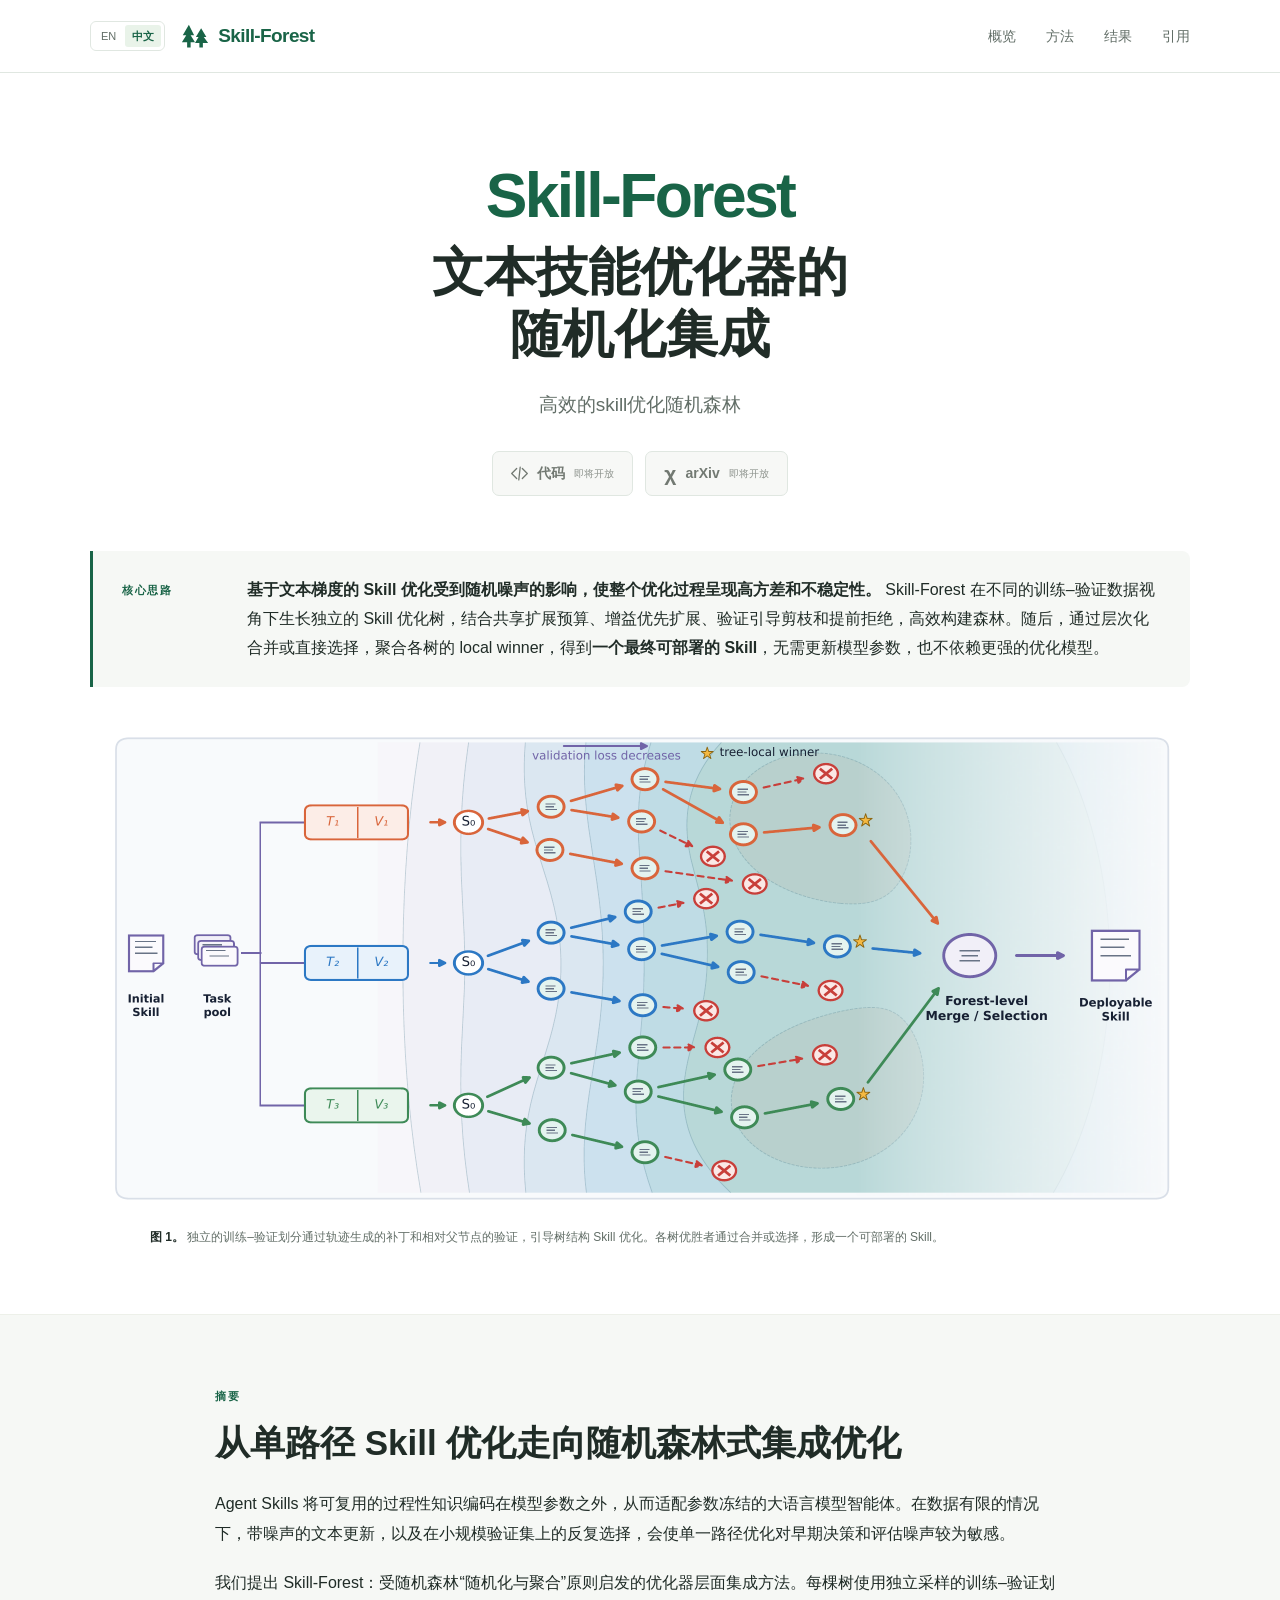
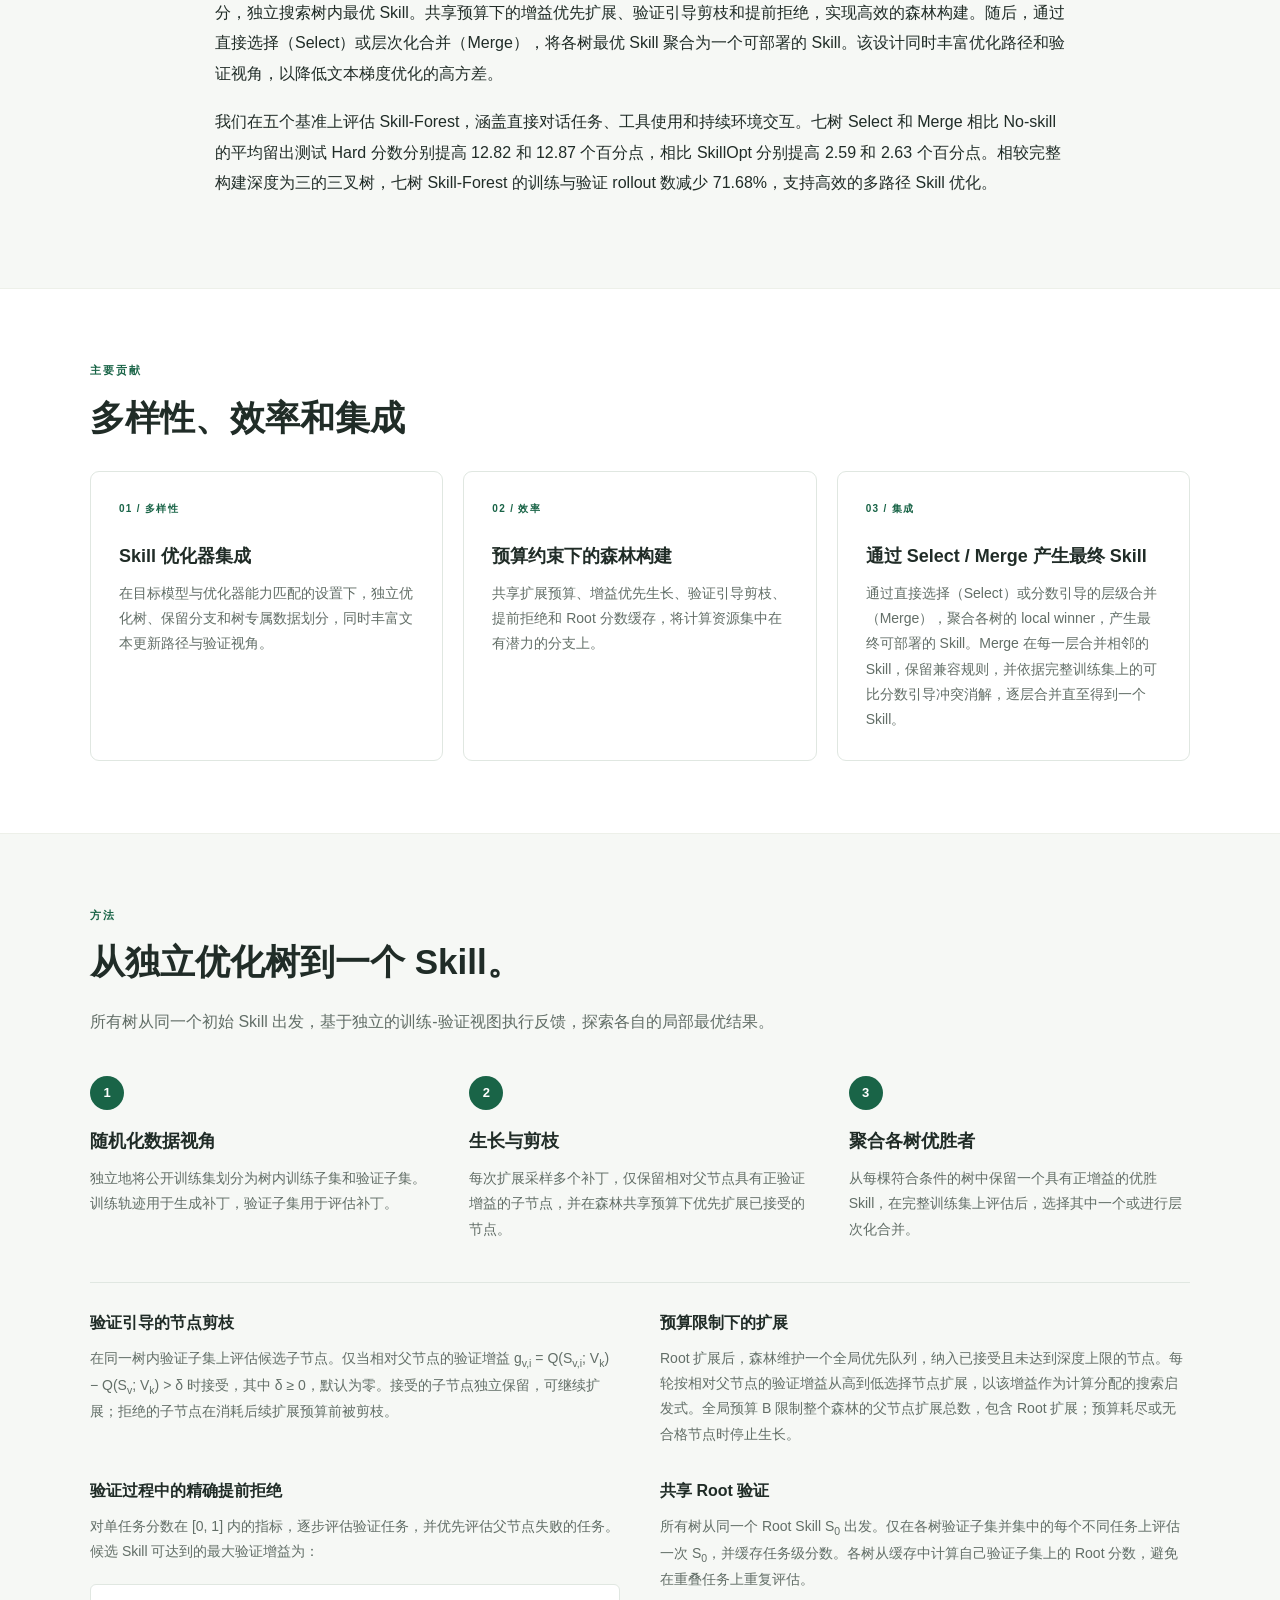
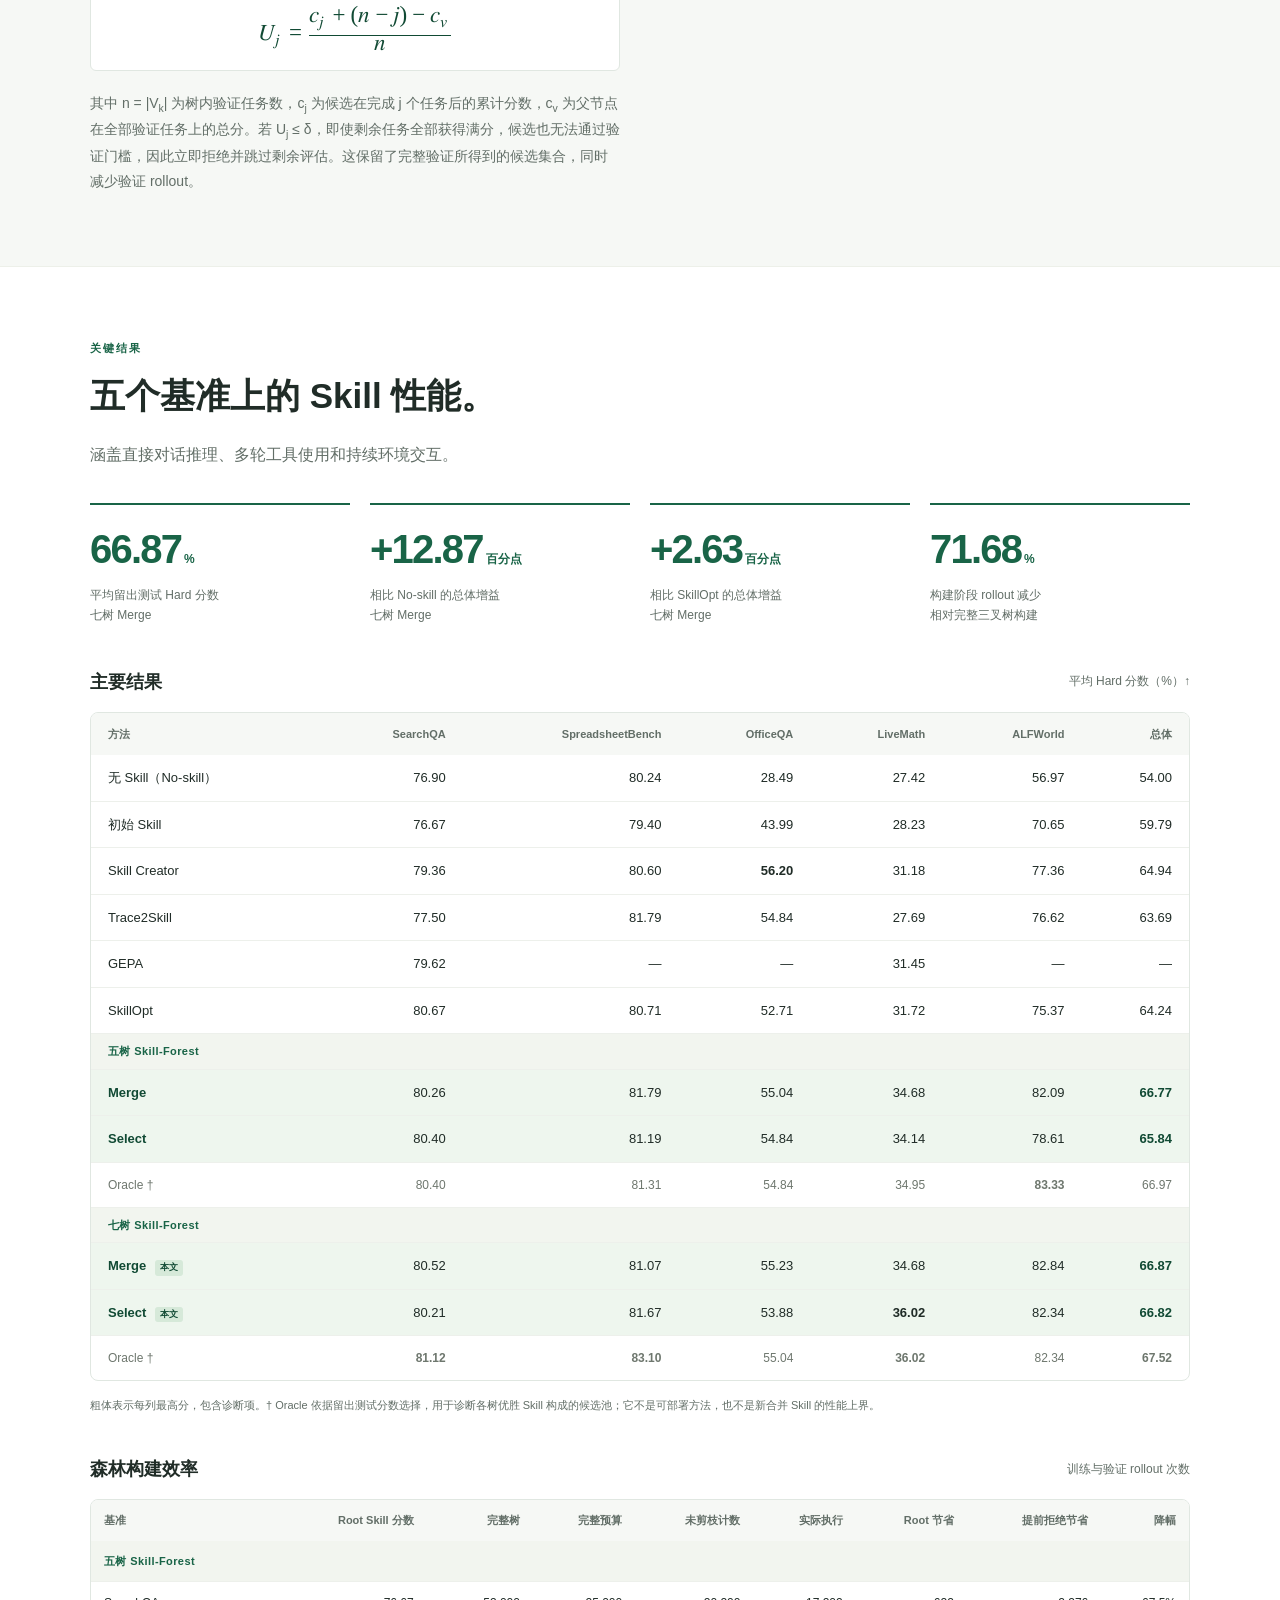
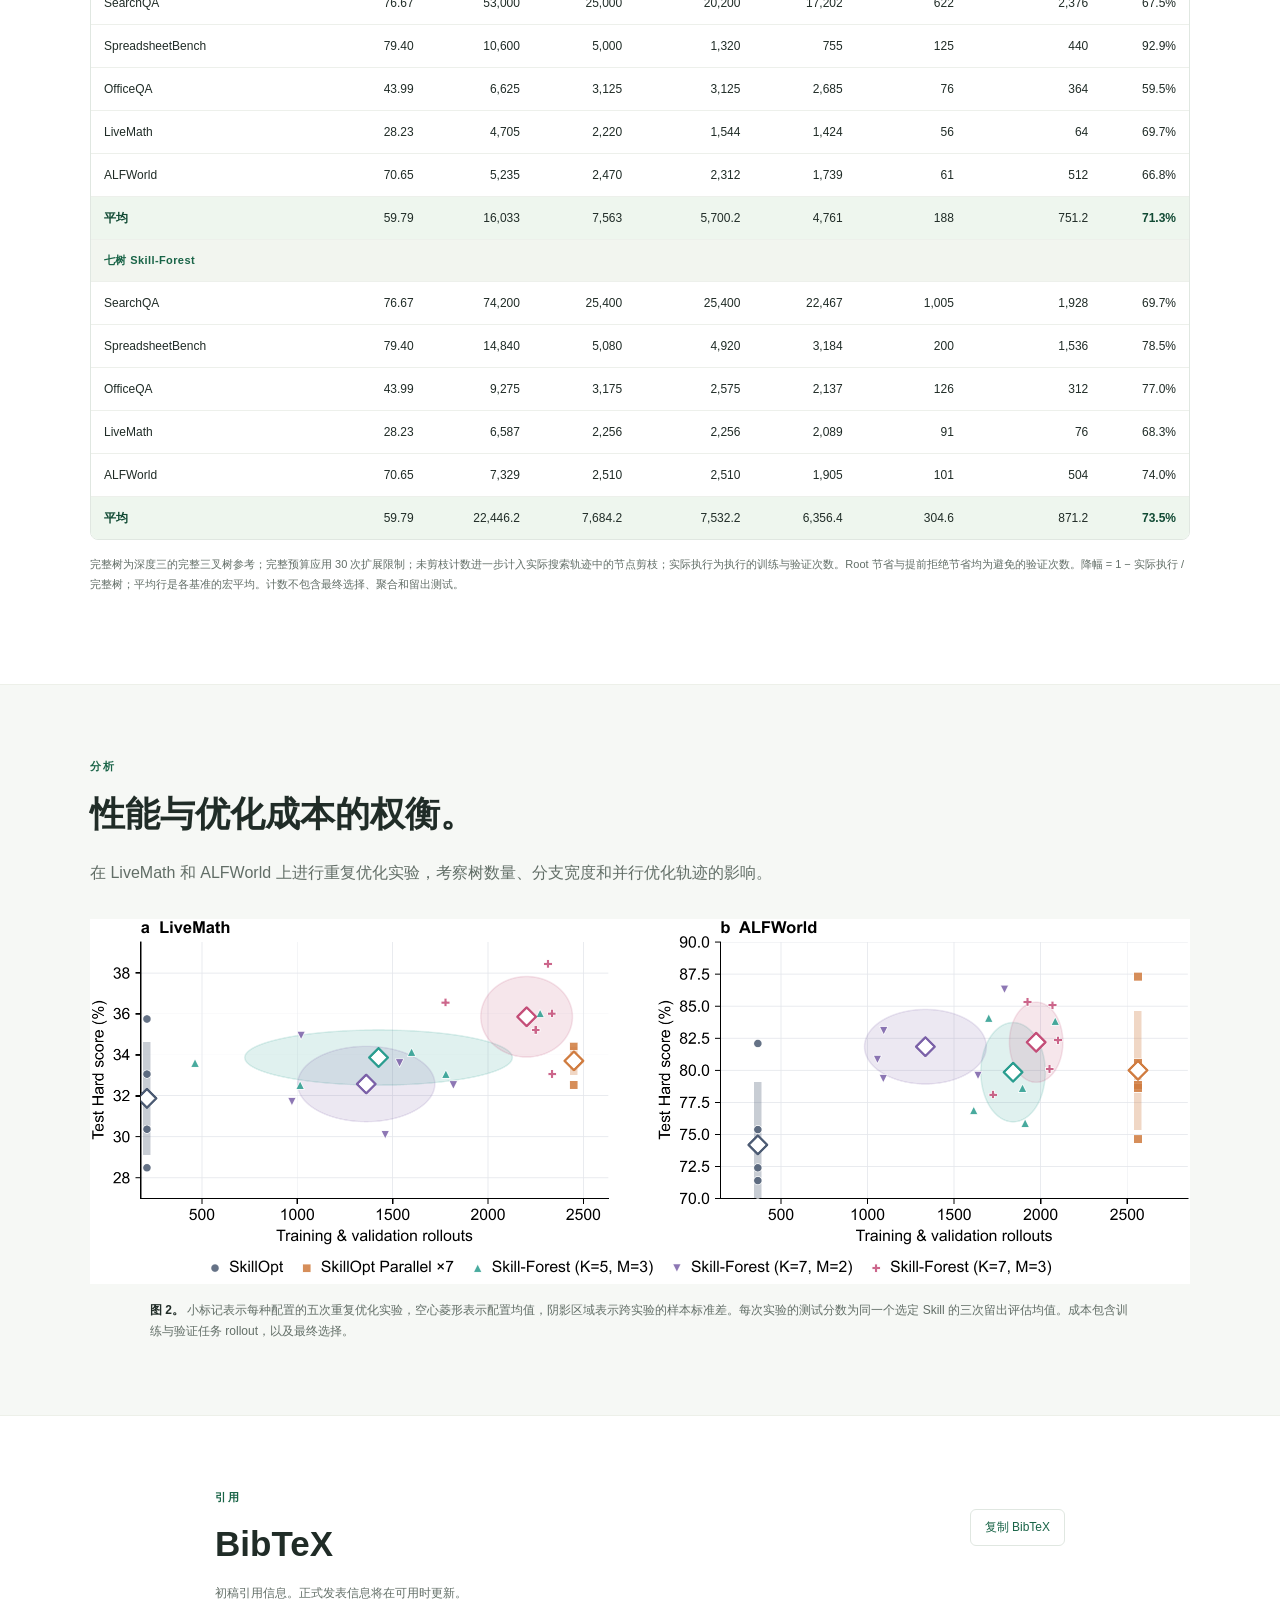
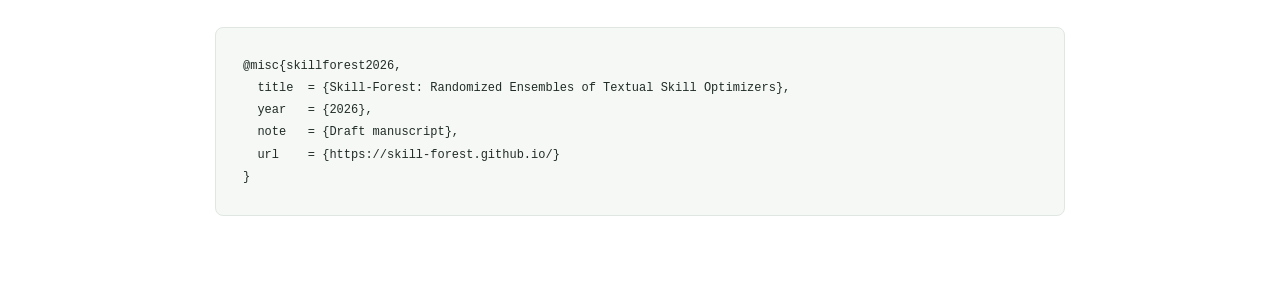
==== commit ca0a64e5: "Highlight five tree Merge and Select main results" ====
--- a/website/zh.html
+++ b/website/zh.html
@@ -62,8 +62,8 @@
 <tr><th scope="row">GEPA</th><td>79.62</td><td>—</td><td>—</td><td>31.45</td><td>—</td><td>—</td></tr>
 <tr><th scope="row">SkillOpt</th><td>80.67</td><td>80.71</td><td>52.71</td><td>31.72</td><td>75.37</td><td>64.24</td></tr>
 <tr class="group-row"><th colspan="7" scope="colgroup">五树 Skill-Forest</th></tr>
-<tr><th scope="row">Merge</th><td>80.26</td><td>81.79</td><td>55.04</td><td>34.68</td><td>82.09</td><td>66.77</td></tr>
-<tr><th scope="row">Select</th><td>80.40</td><td>81.19</td><td>54.84</td><td>34.14</td><td>78.61</td><td>65.84</td></tr>
+<tr class="highlight"><th scope="row">Merge</th><td>80.26</td><td>81.79</td><td>55.04</td><td>34.68</td><td>82.09</td><td>66.77</td></tr>
+<tr class="highlight"><th scope="row">Select</th><td>80.40</td><td>81.19</td><td>54.84</td><td>34.14</td><td>78.61</td><td>65.84</td></tr>
 <tr class="oracle"><th scope="row">Oracle †</th><td>80.40</td><td>81.31</td><td>54.84</td><td>34.95</td><td><strong>83.33</strong></td><td>66.97</td></tr>
 <tr class="group-row"><th colspan="7" scope="colgroup">七树 Skill-Forest</th></tr>
 <tr class="highlight"><th scope="row">Merge <span class="row-tag">本文</span></th><td>80.52</td><td>81.07</td><td>55.23</td><td>34.68</td><td>82.84</td><td>66.87</td></tr>
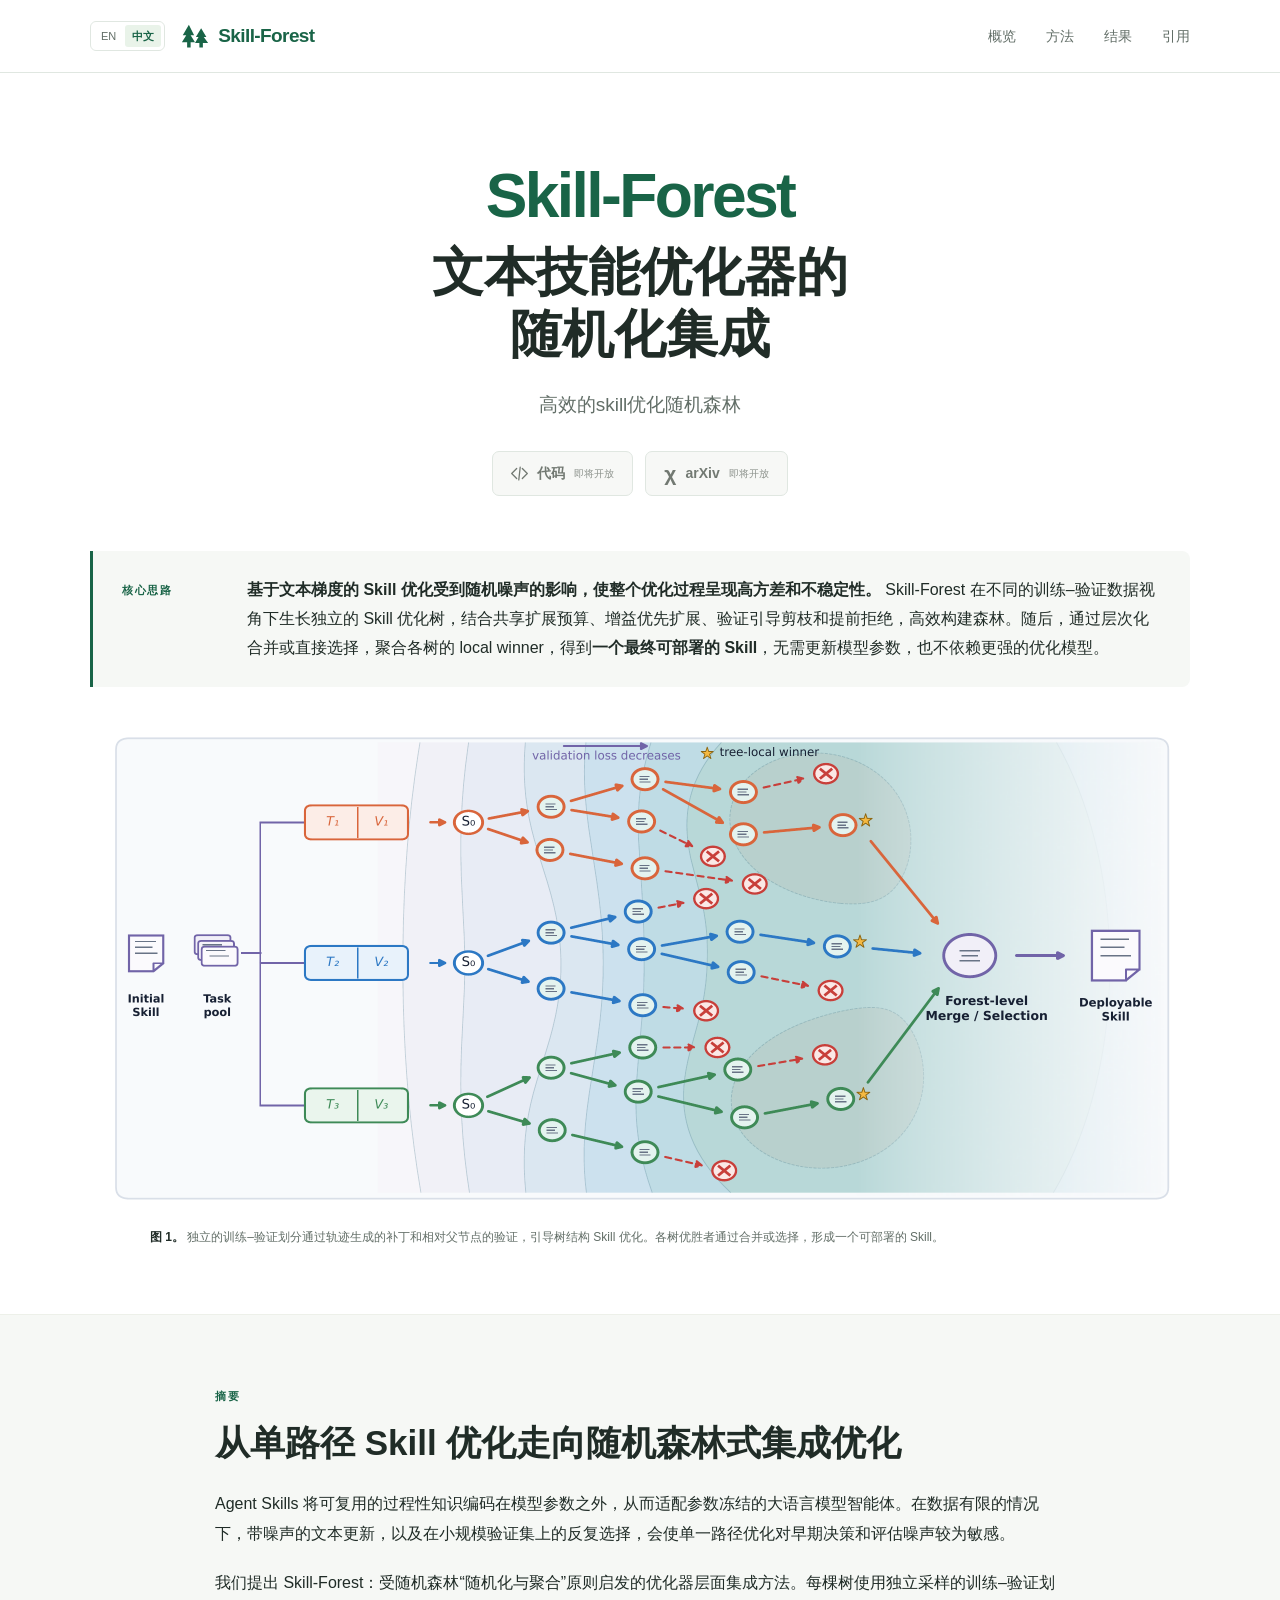
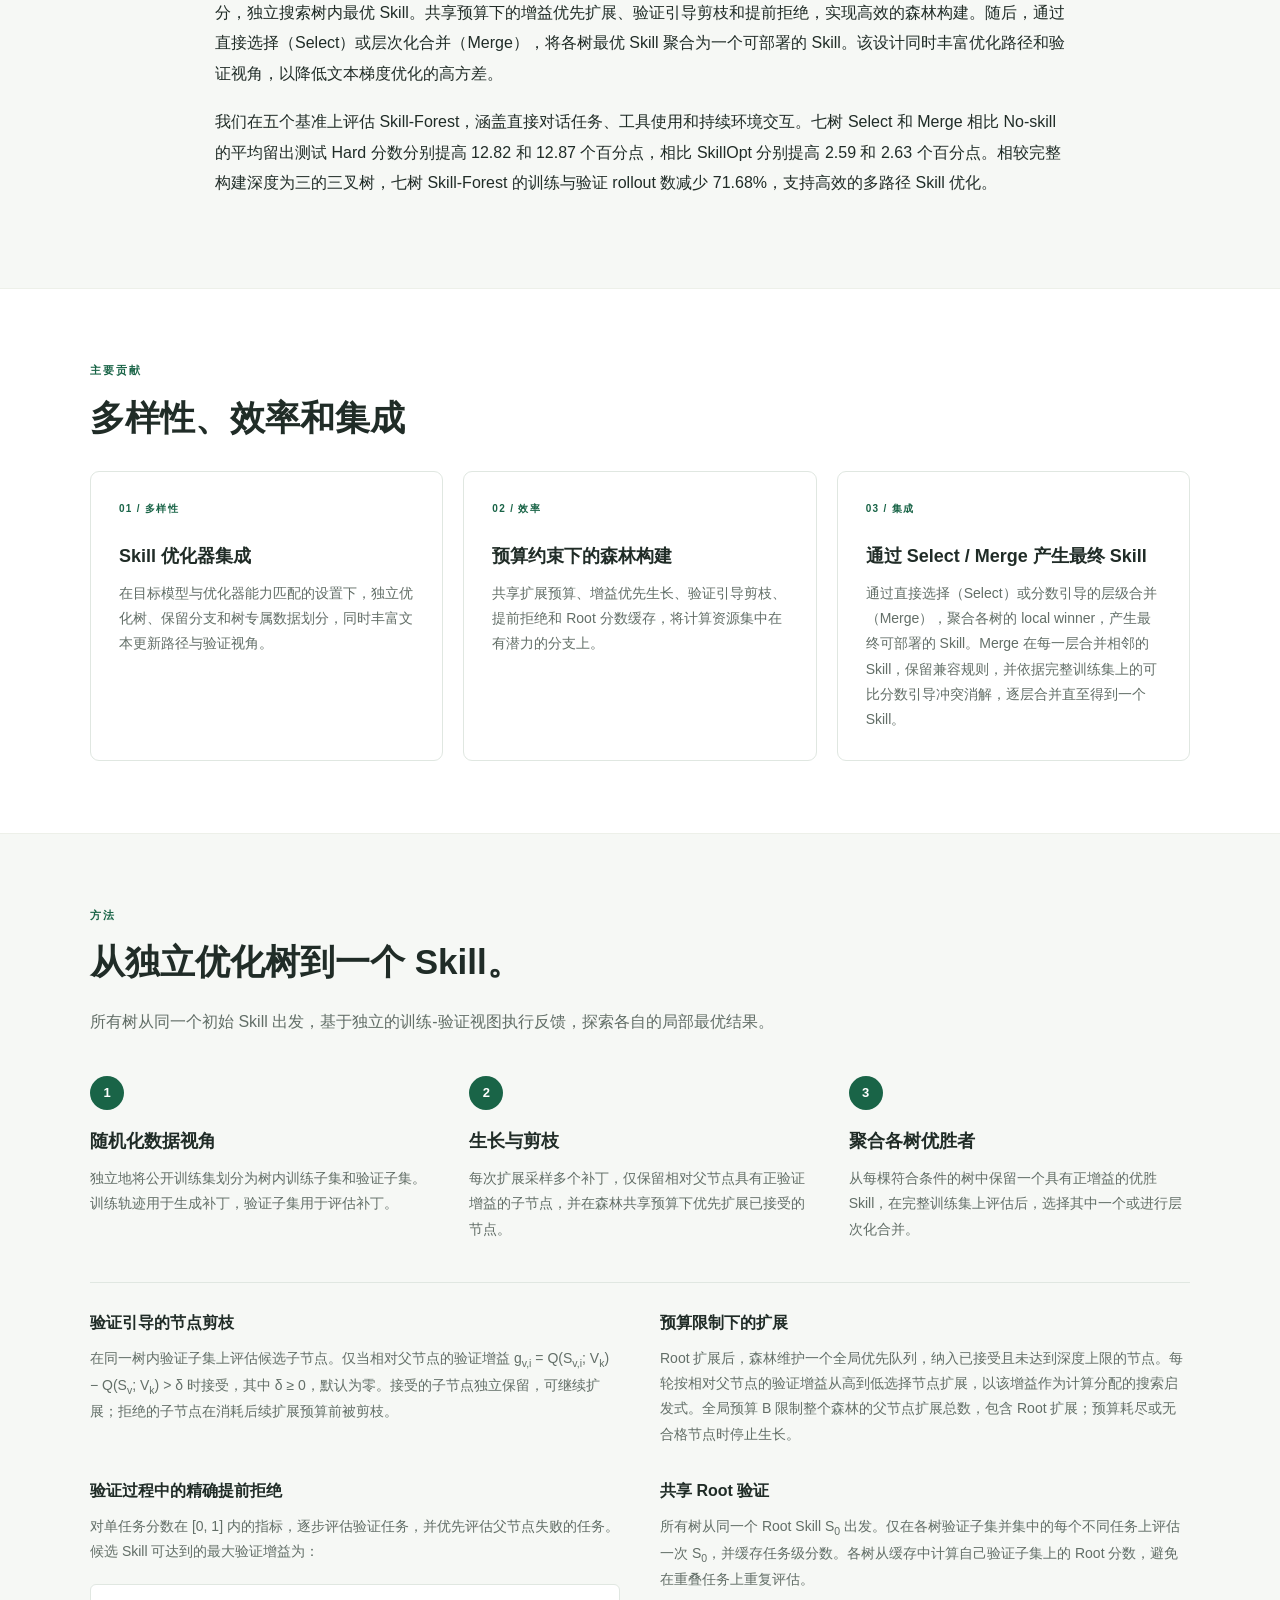
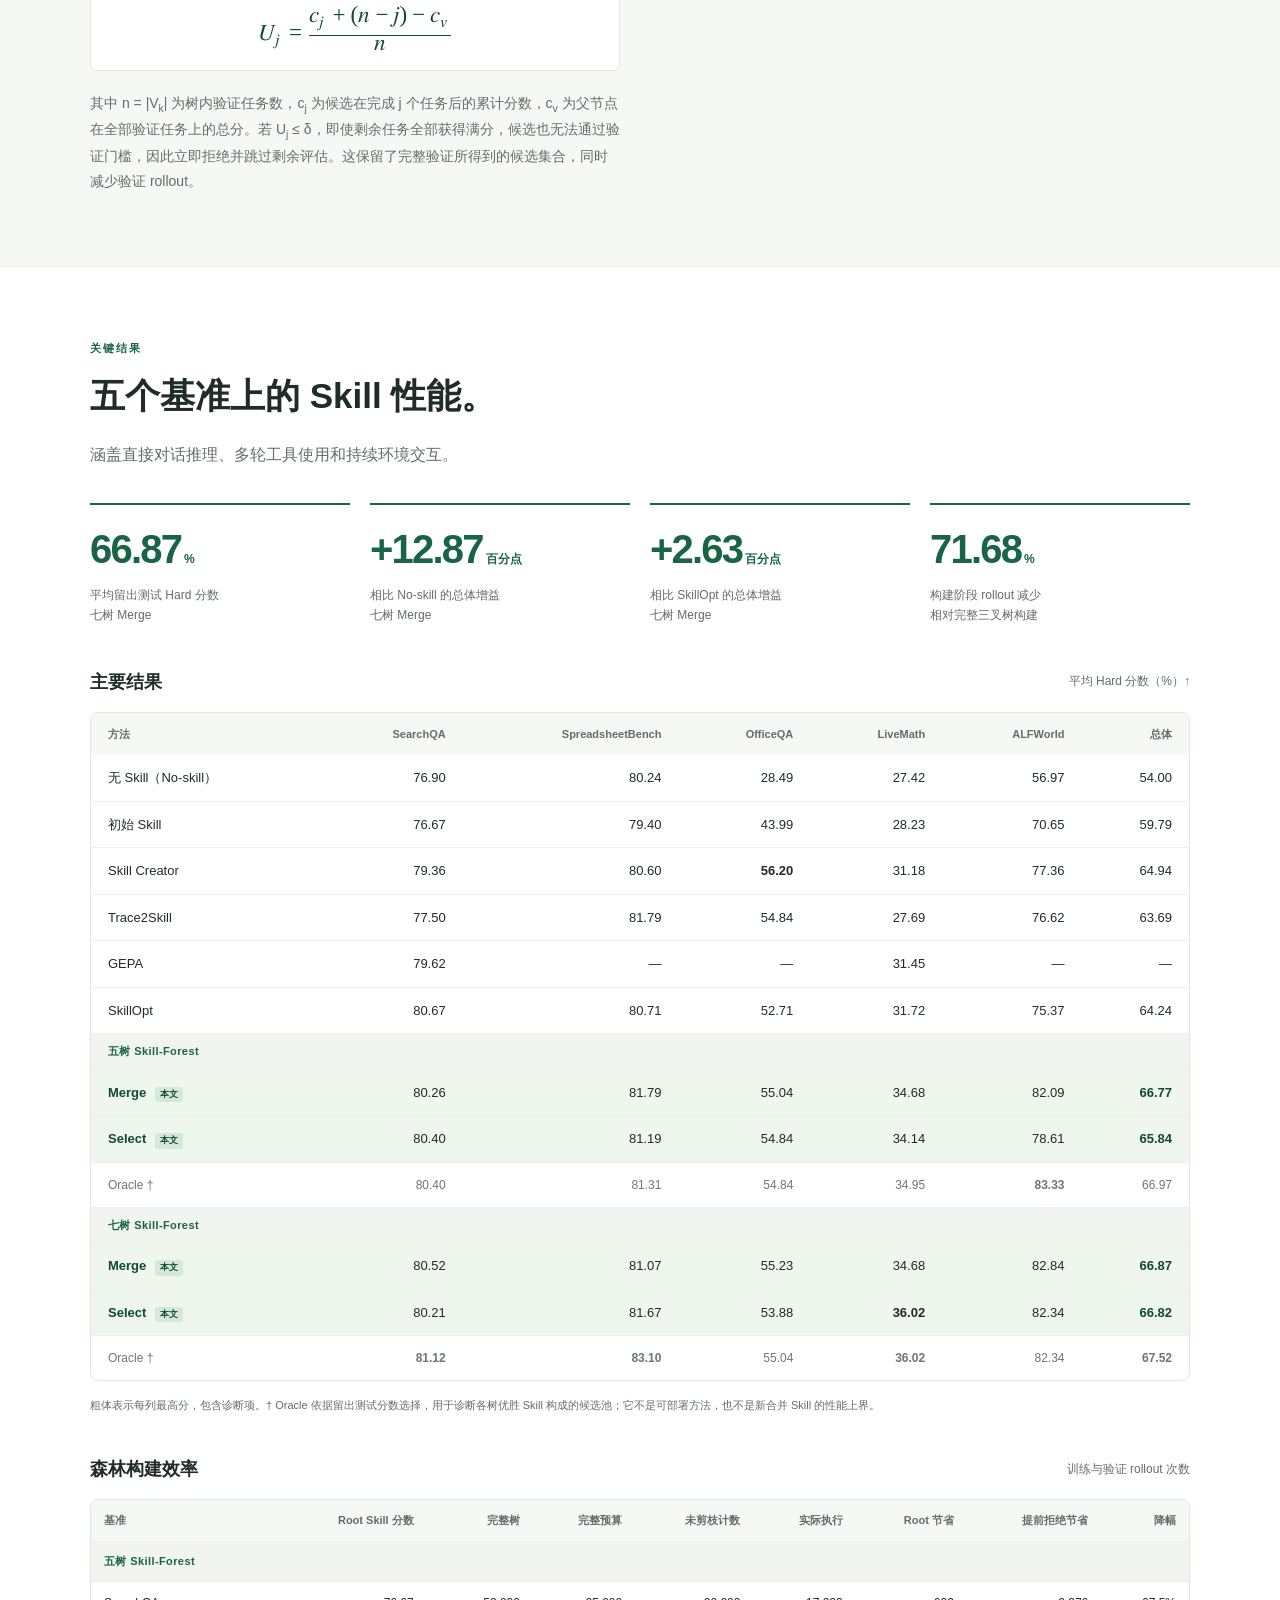
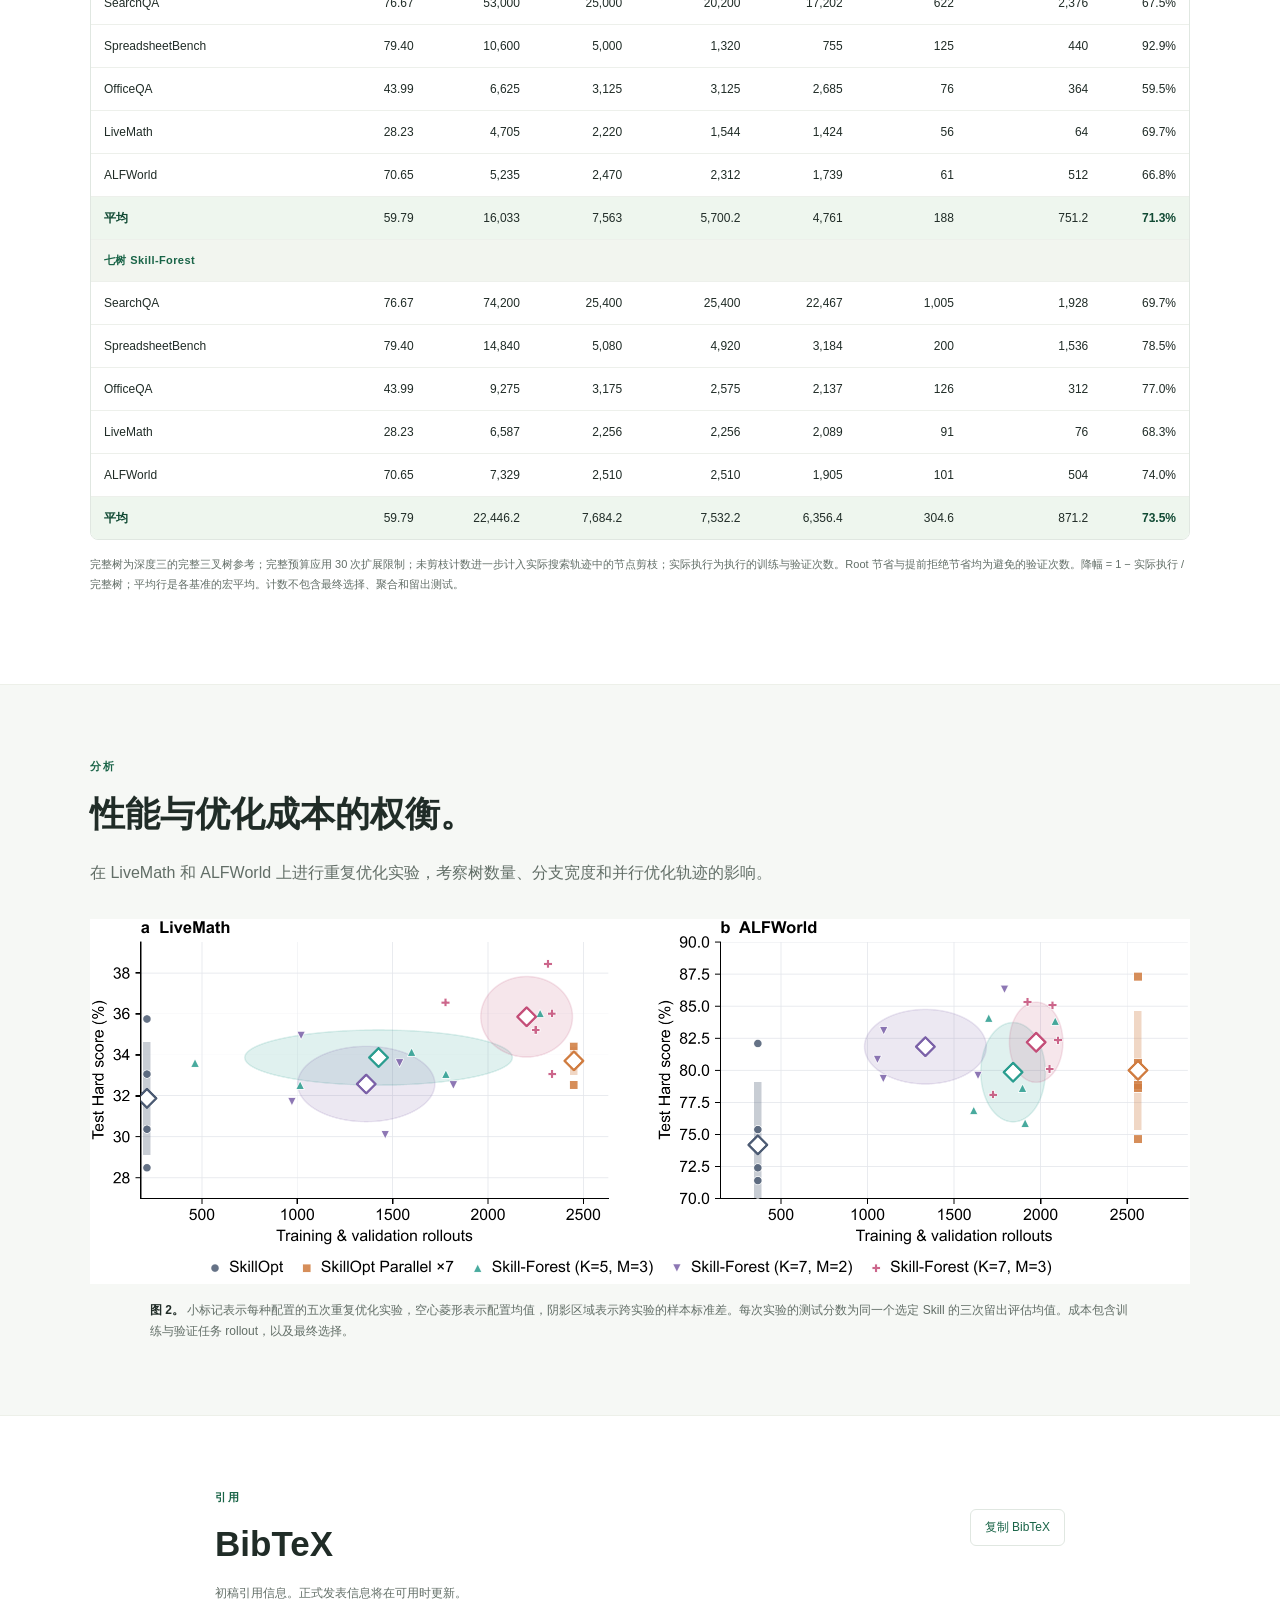
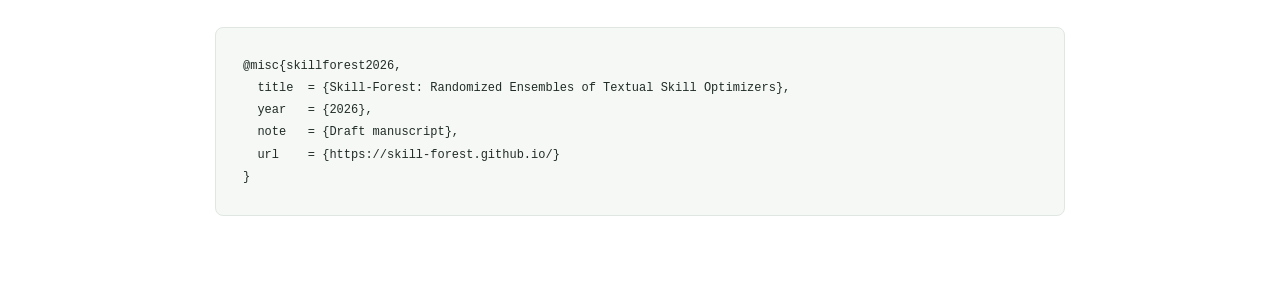
==== commit 23065308: "Add Ours tags to five tree main results" ====
--- a/website/zh.html
+++ b/website/zh.html
@@ -62,8 +62,8 @@
 <tr><th scope="row">GEPA</th><td>79.62</td><td>—</td><td>—</td><td>31.45</td><td>—</td><td>—</td></tr>
 <tr><th scope="row">SkillOpt</th><td>80.67</td><td>80.71</td><td>52.71</td><td>31.72</td><td>75.37</td><td>64.24</td></tr>
 <tr class="group-row"><th colspan="7" scope="colgroup">五树 Skill-Forest</th></tr>
-<tr class="highlight"><th scope="row">Merge</th><td>80.26</td><td>81.79</td><td>55.04</td><td>34.68</td><td>82.09</td><td>66.77</td></tr>
-<tr class="highlight"><th scope="row">Select</th><td>80.40</td><td>81.19</td><td>54.84</td><td>34.14</td><td>78.61</td><td>65.84</td></tr>
+<tr class="highlight"><th scope="row">Merge <span class="row-tag">本文</span></th><td>80.26</td><td>81.79</td><td>55.04</td><td>34.68</td><td>82.09</td><td>66.77</td></tr>
+<tr class="highlight"><th scope="row">Select <span class="row-tag">本文</span></th><td>80.40</td><td>81.19</td><td>54.84</td><td>34.14</td><td>78.61</td><td>65.84</td></tr>
 <tr class="oracle"><th scope="row">Oracle †</th><td>80.40</td><td>81.31</td><td>54.84</td><td>34.95</td><td><strong>83.33</strong></td><td>66.97</td></tr>
 <tr class="group-row"><th colspan="7" scope="colgroup">七树 Skill-Forest</th></tr>
 <tr class="highlight"><th scope="row">Merge <span class="row-tag">本文</span></th><td>80.52</td><td>81.07</td><td>55.23</td><td>34.68</td><td>82.84</td><td>66.87</td></tr>
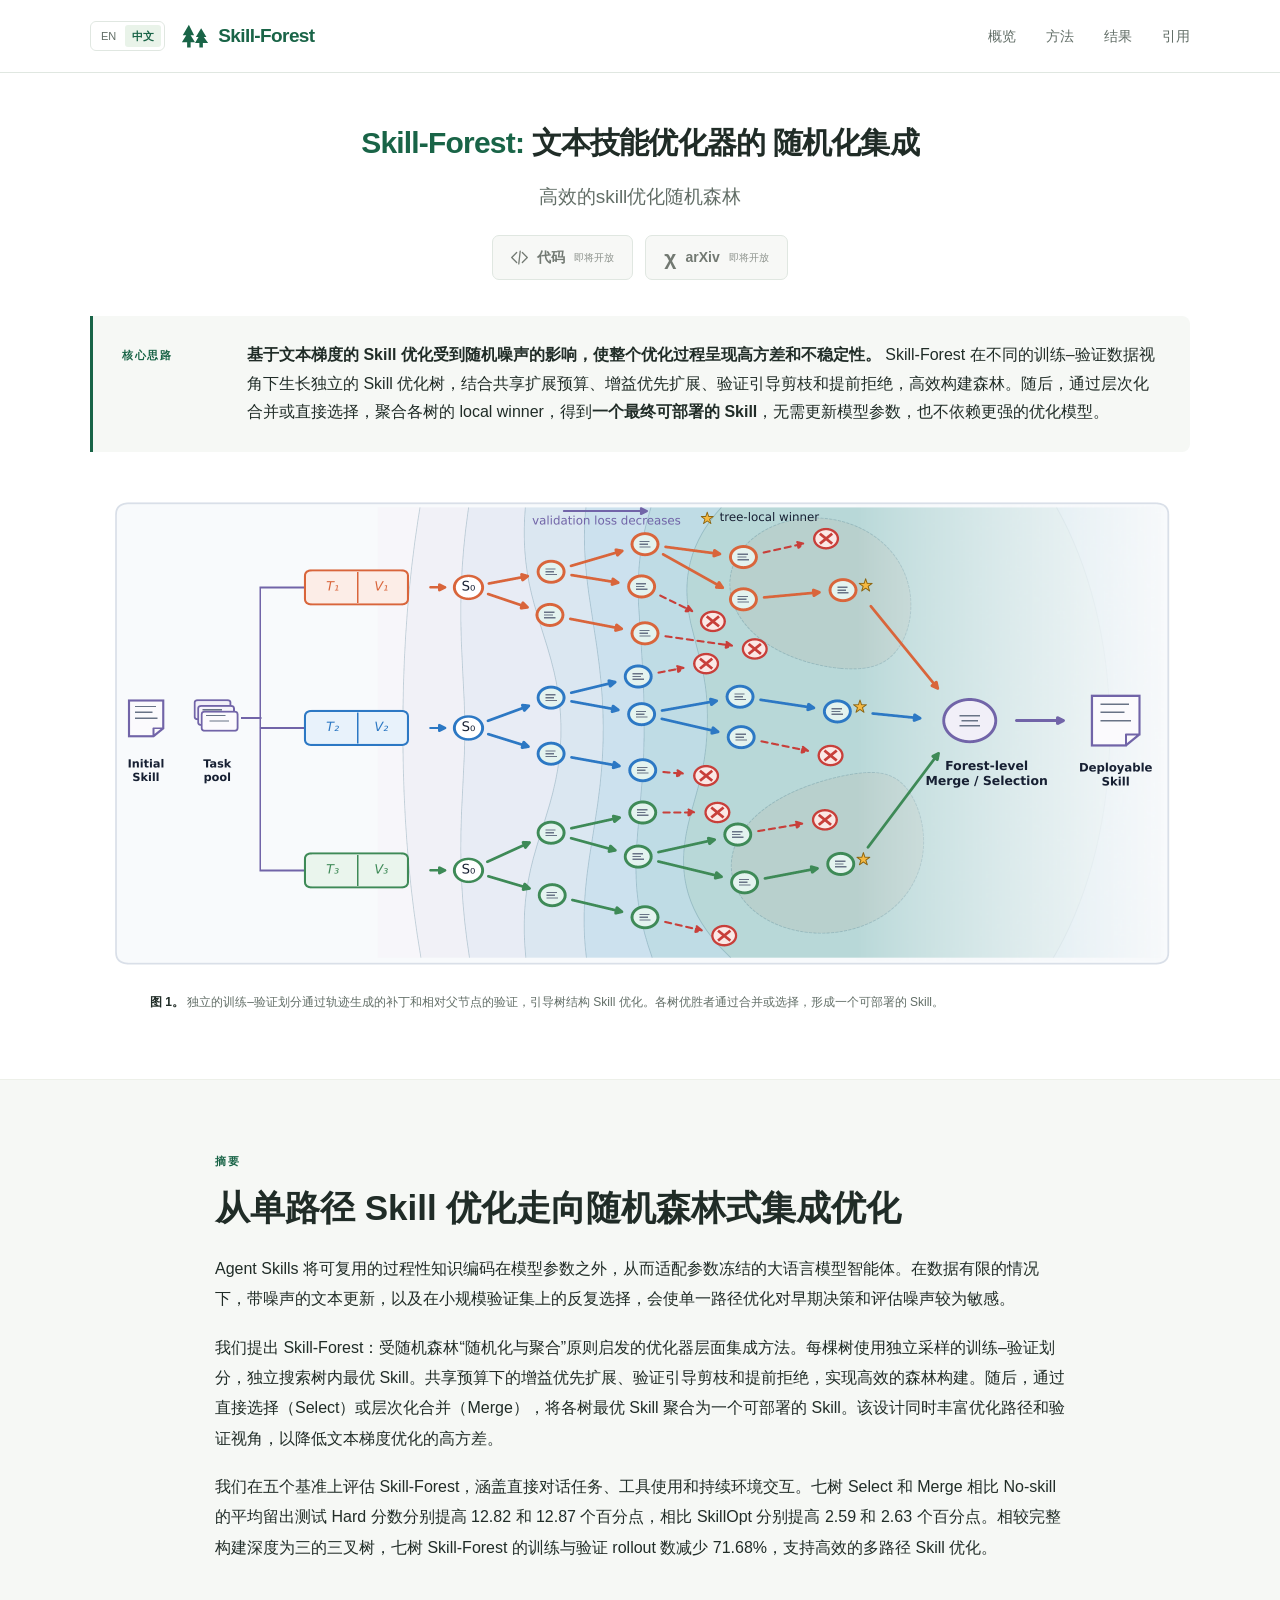
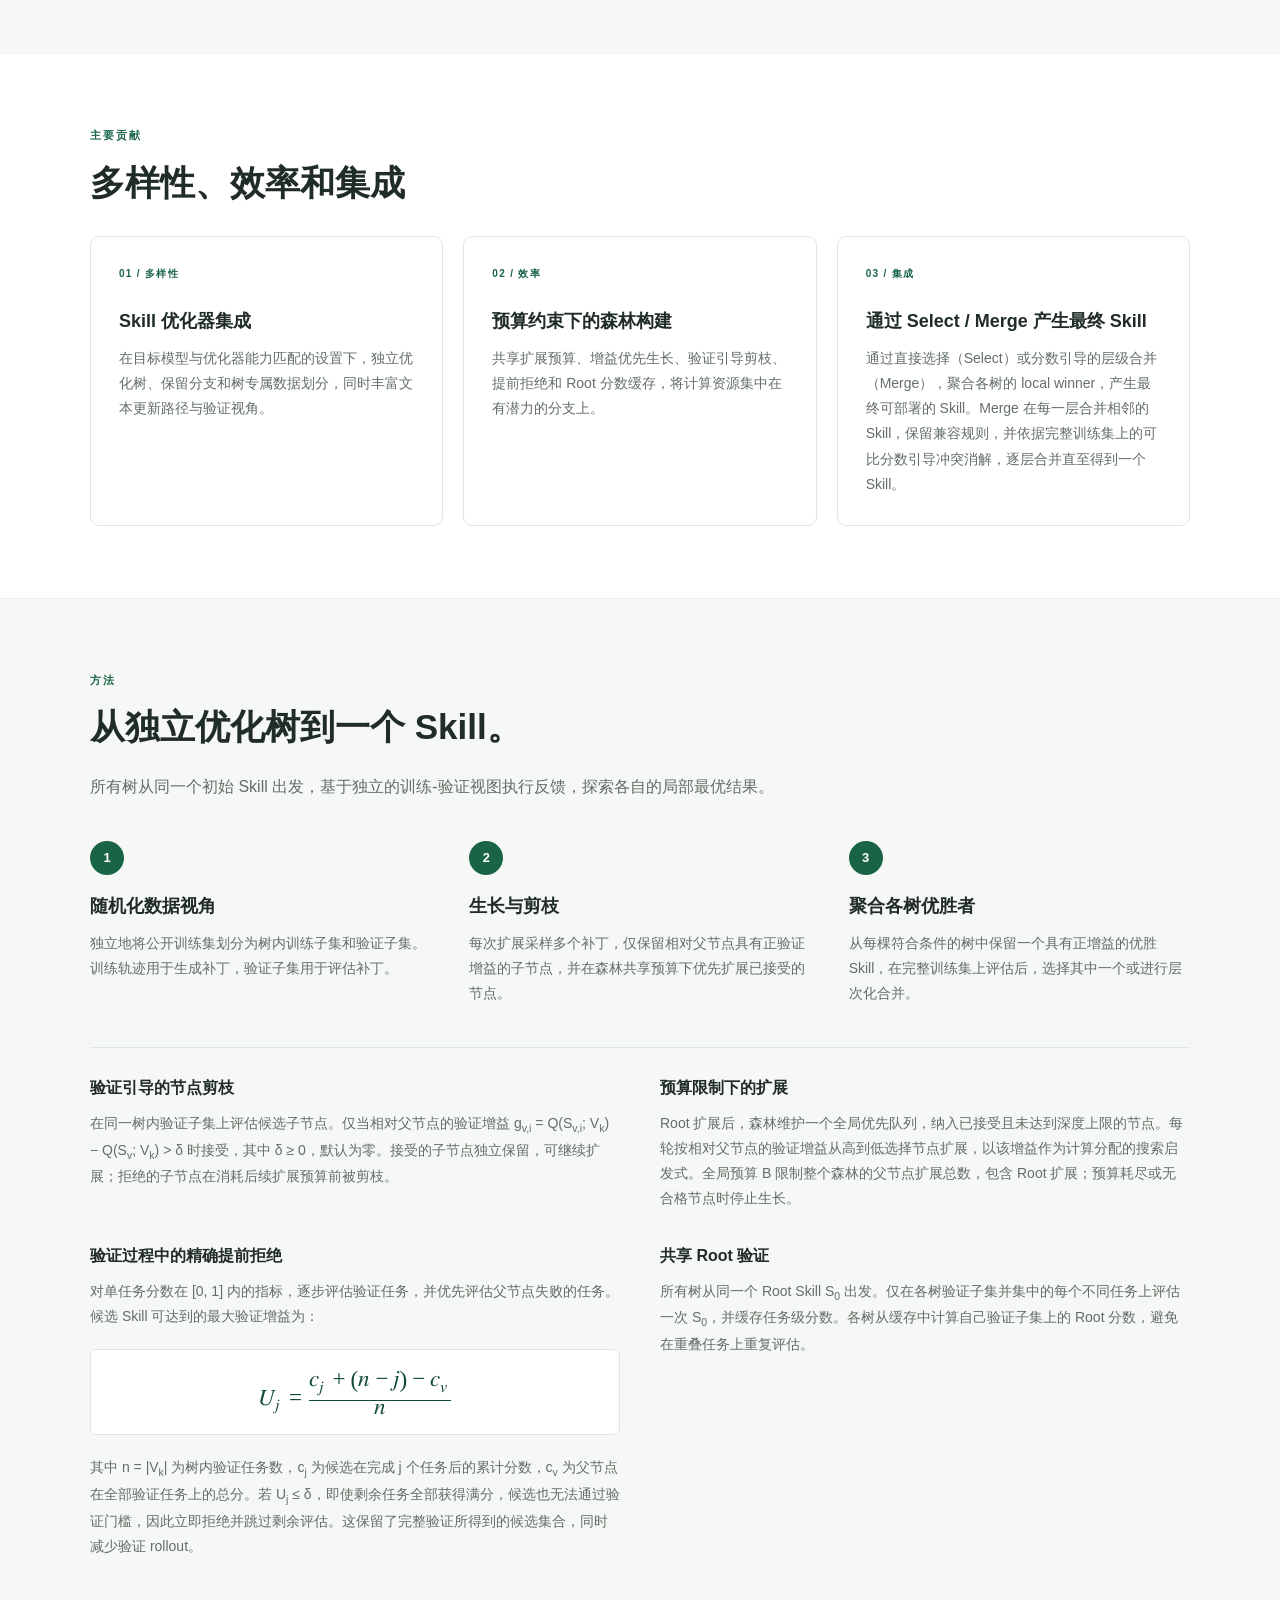
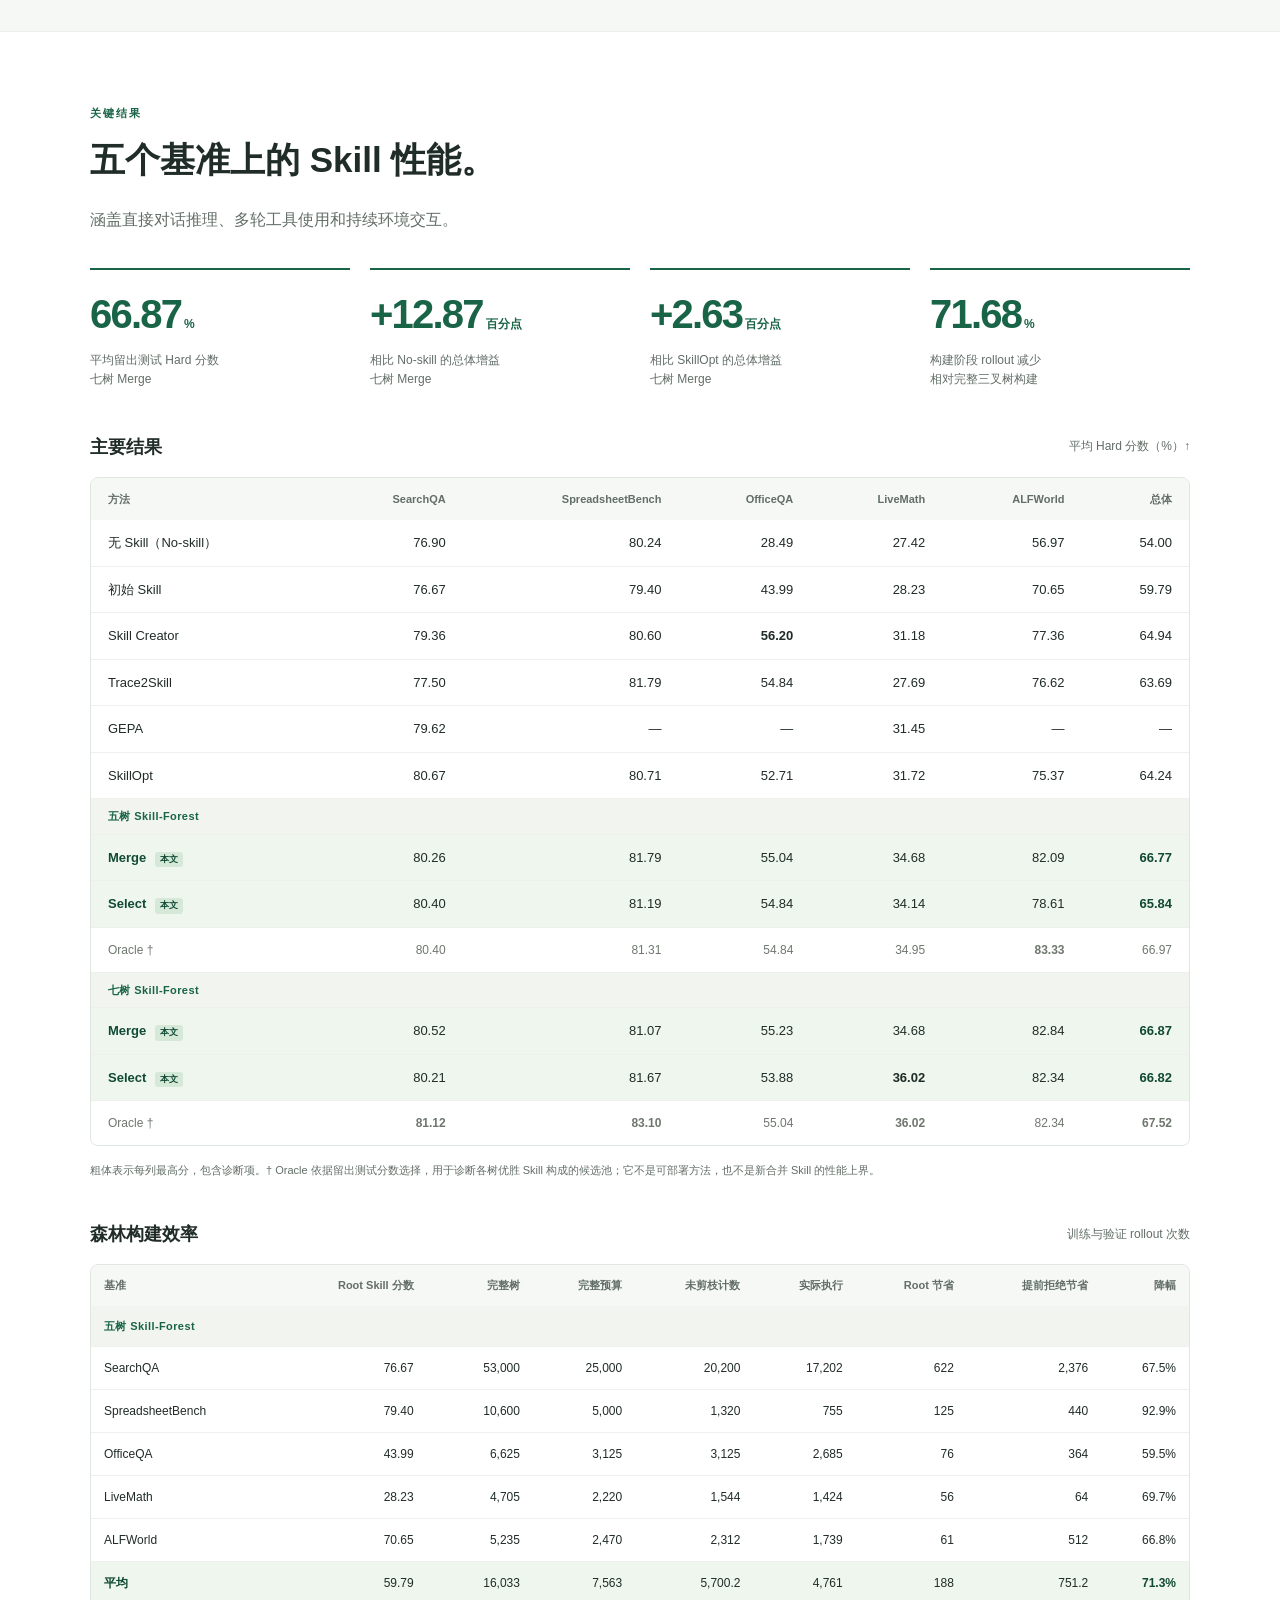
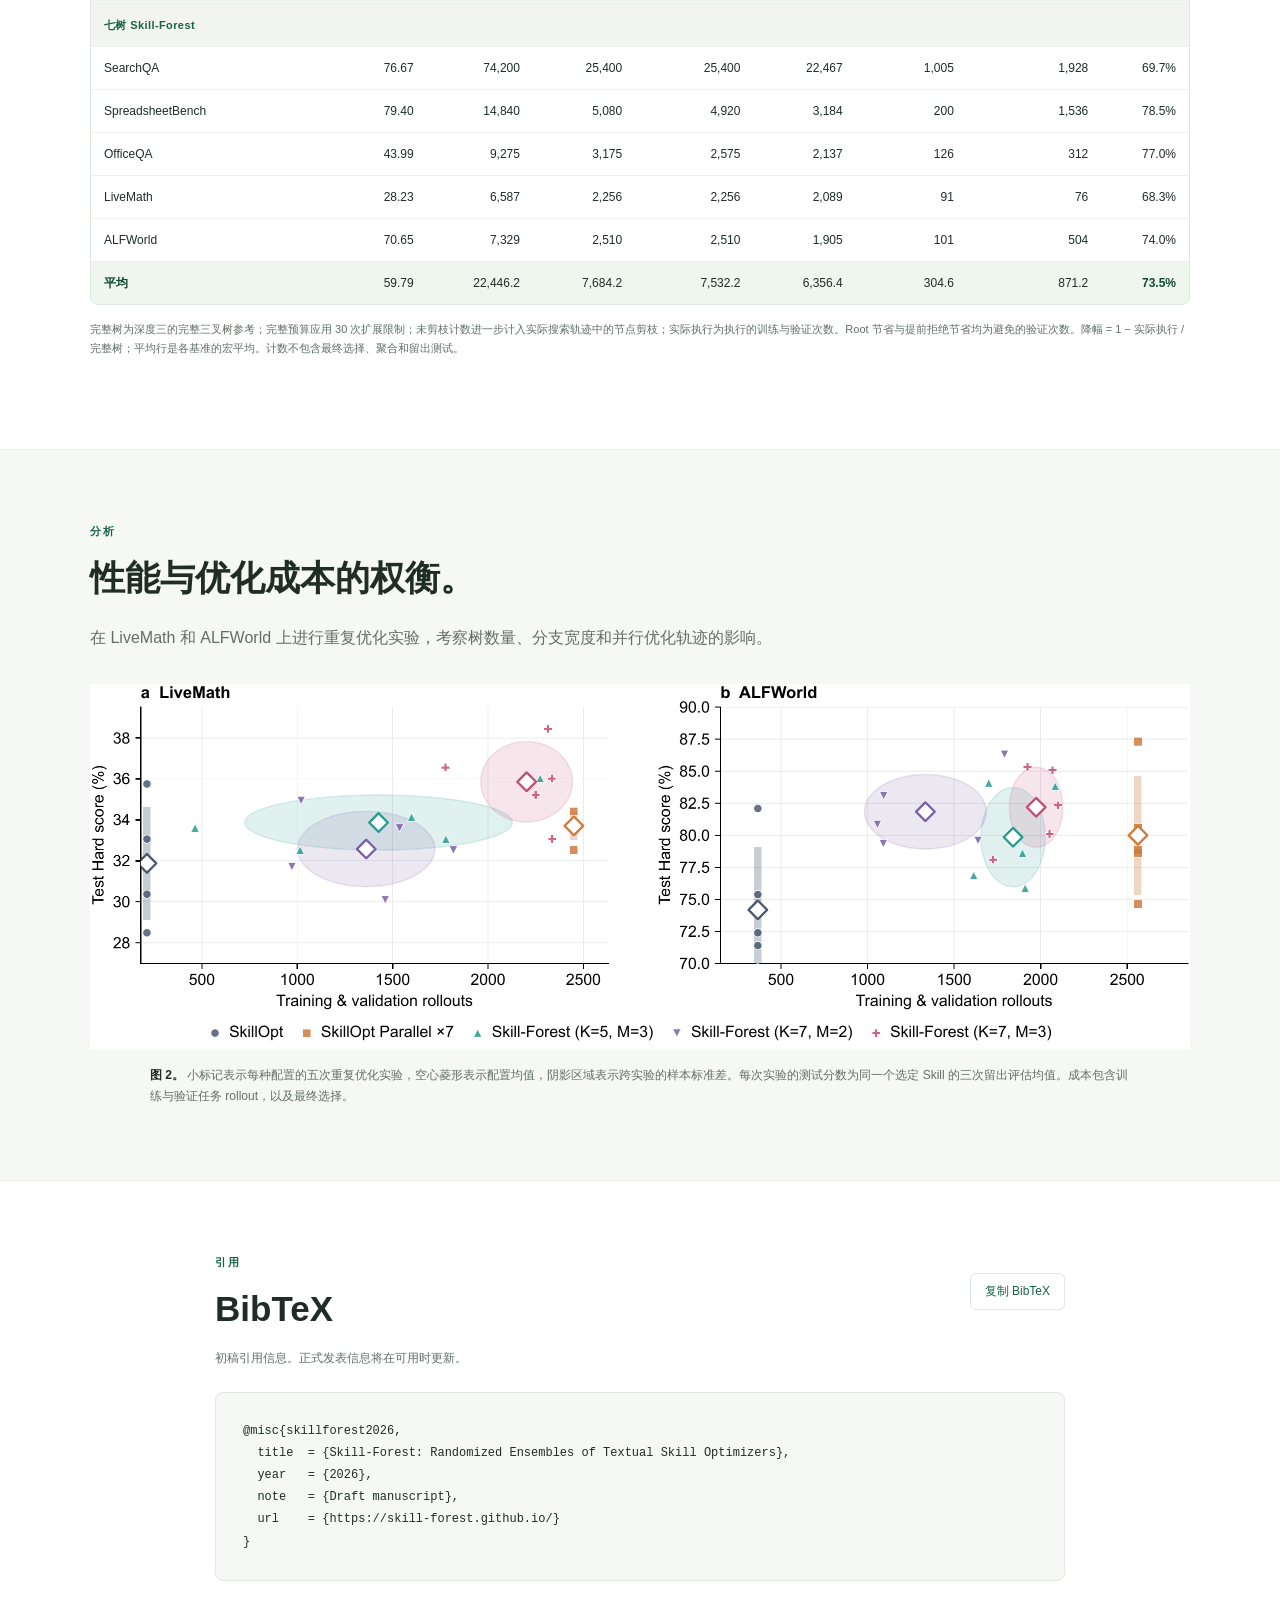
==== commit 62a7ddbf: "Use compact single line desktop title and reduce hero spacing" ====
--- a/website/zh.html
+++ b/website/zh.html
@@ -27,7 +27,7 @@
 </header>
 <main id="main">
 <section class="hero container">
-  <h1><span>Skill-Forest</span><br>文本技能优化器的<br class="desktop-break">随机化集成</h1>
+  <h1 class="compact-title"><span>Skill-Forest:</span> 文本技能优化器的 随机化集成</h1>
   <p class="hero-description">高效的skill优化随机森林</p>
   <div class="resource-links">
     <a class="button" id="code-link" aria-disabled="true" role="link" tabindex="0"><svg viewBox="0 0 24 24" aria-hidden="true"><path d="m8 5-7 7 7 7m8-14 7 7-7 7m-3-16-2 18"/></svg>代码 <span class="button-tag">即将开放</span></a>
--- a/website/styles.css
+++ b/website/styles.css
@@ -3,3 +3,5 @@
 .nav-left{display:flex;align-items:center;gap:16px}.language-switch{display:flex;gap:2px;padding:3px;border:1px solid var(--line);border-radius:6px;line-height:1.5}.language-switch a{padding:3px 7px;font-size:11px;color:var(--muted);border-radius:3px}.language-switch a[aria-current="page"]{background:var(--accent);color:var(--green);font-weight:700}.language-switch a:hover{text-decoration:none;background:var(--soft)}html[lang="zh-CN"] body{font-family:-apple-system,BlinkMacSystemFont,"Segoe UI","PingFang SC","Microsoft YaHei",sans-serif}html[lang="zh-CN"] h1,html[lang="zh-CN"] h2,html[lang="zh-CN"] h3{letter-spacing:0}html[lang="zh-CN"] .metrics strong span{font-size:12px}@media(max-width:640px){.nav-left{gap:9px}.nav-left .brand{font-size:14px;gap:5px}.nav-left .brand svg{width:20px}.language-switch a{padding:3px 5px;font-size:10px}.nav-links{gap:12px}}@media(max-width:360px){.nav-left .brand svg{display:none}.nav-links{gap:8px}}
 .method-detail{row-gap:32px}.method-detail .equation{margin:20px 0;padding:20px 12px;background:#fff;border:1px solid var(--line);border-radius:6px;font-size:23px;color:var(--green-dark)}.method-detail sub{font-size:.75em}.method-detail math{font-family:"Cambria Math",STIX Two Math,serif}
 .efficiency-results{margin-top:40px}.efficiency-results table{font-size:12px}.efficiency-results th,.efficiency-results td{padding:12px 13px}
+/* Compact single-line project title on desktop. */
+.hero{padding-top:38px;padding-bottom:36px}.hero h1.compact-title{font-size:clamp(20px,2.35vw,30px);line-height:1.35;letter-spacing:-.8px;margin:12px 0 16px}.hero h1.compact-title>span{font-size:1em;letter-spacing:inherit;margin-bottom:0;display:inline}.hero-description{margin:16px 0 22px}.hero .mobile-break{display:none}@media(min-width:1000px){.hero h1.compact-title{white-space:nowrap}}@media(max-width:640px){.hero{padding-top:25px;padding-bottom:28px}.hero h1.compact-title{font-size:23px;letter-spacing:-.4px;line-height:1.45}.hero-description{font-size:14px;margin:13px 0 20px}}
